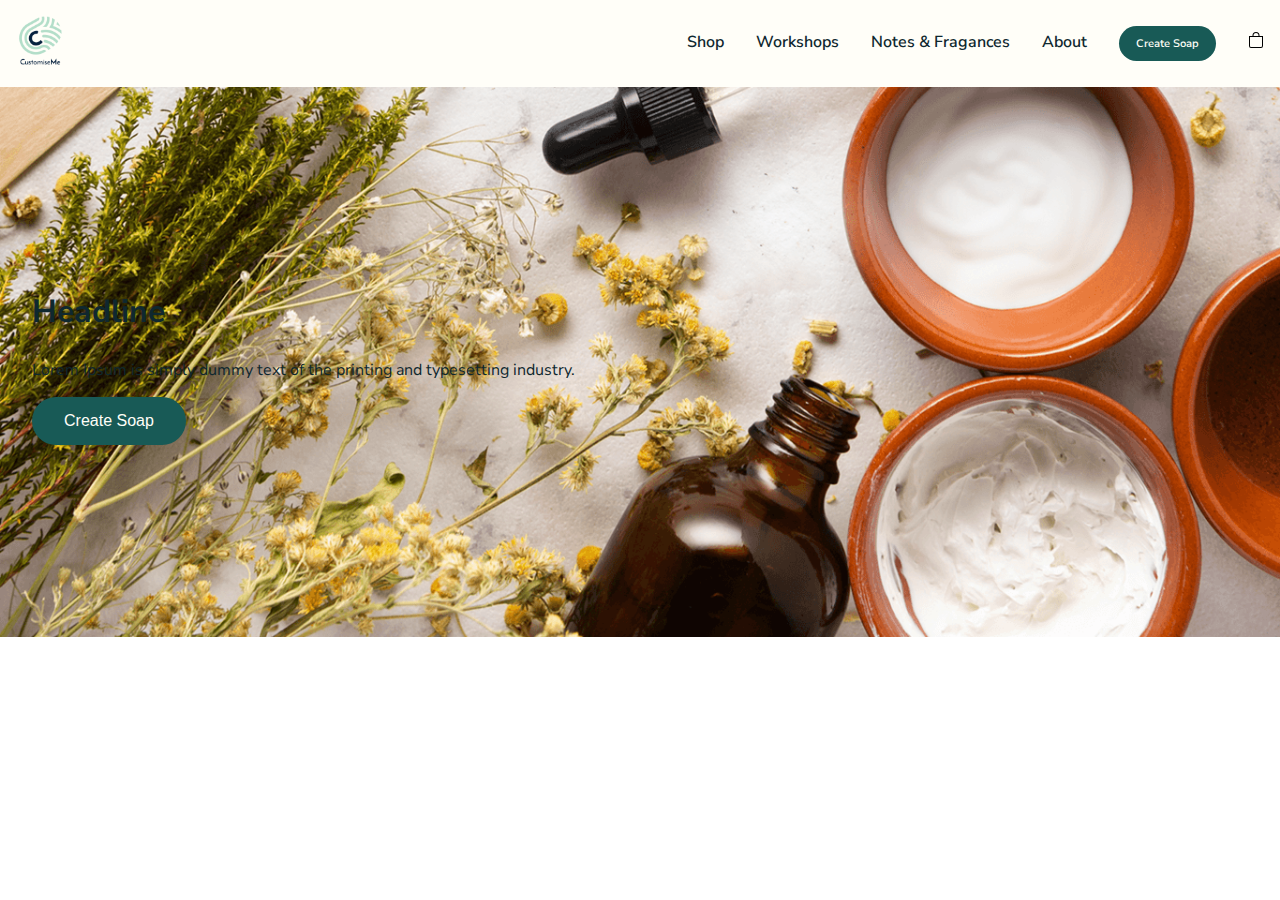
==== index.html @ bb16fd26 "First changes by Jose" ====
<!DOCTYPE html>
<html lang="en">
  <head>
    <meta charset="UTF-8" />
    <meta http-equiv="X-UA-Compatible" content="IE=edge" />
    <meta name="viewport" content="width=device-width, initial-scale=1.0" />
    <title>CustomiseMe</title>
    <link rel="stylesheet" href="style.css" />
  </head>

  <body class="wrapper">
    <header class="main-container-header header_bg_content">
        <nav>
          <div id="logo" class="logo">
            <a href="index.html"><img src="images/logo.png" alt="Logo"/></a>
          </div>

          <div class="icons-nav">

            <div class="buttons-nav">
                <a class="icon" href="create-soap.html">Create Soap</a>
              </div>

            <div class="cart">
              <a class="icon">
                <img src="images/bag.svg" alt="Ivon Menu" />
              </a>
            </div>

            <div class="hamburger">
              <a class="icon" onclick="openmenumobile()">
                <img src="images/bars-solid.svg" alt="Icon Menu" />
              </a>
            </div>
          </div>          

          <ul id="mainmenu">
            <li><a href="shop.html">Shop</a></li>
            <li><a href="workshops.html">Workshops</a></li>
            <li><a href="notes_fragances.html">Notes & Fragances</a></li>
            <li><a href="about.html">About</a></li>
            <li><a href="create-soap.html">Create Soap</a></li>
            <li><a href="cart.html">Cart</a>
            </li>
          </ul>

          <ul id="menu">
            <li><a href="shop.html">Shop</a></li>
            <li><a href="workshops.html">Workshops</a></li>
            <li><a href="notes_fragances.html">Notes & Fragances</a></li>
            <li><a href="about.html">About</a></li>
            <li><a class="icon" href="create-soap.html">Create Soap</a></li>
            <li><a class="icon">
                <img src="images/bag.svg" alt="Icon Menu" /></a></li>
          </ul>
        </nav>

        <div class="w100 hero">
            <div class="hero-text">
                <h1>Headline</h1>
                <p>Lorem Ipsum is simply dummy text of the printing and typesetting industry.</p>
                <button type="button">Create Soap</button>
            </div>

        </div>
      </div>

      <!-- <div id="overlay" class="w100"></div> -->
    </header>

    <main>
      <div class="breadcrumb w100 text-left">
        <ul class="breadcrumb">
          <li>
            <a href="index.html"><strong>Home</strong></a>
          </li>
          <li>|</li>
          <li>
            <a href="create-soap.html"> <strong>Create Soap</strong></a>
          </li>
          <li>|</li>
          <li>Essential Oils</li>
        </ul>
      </div>
    </main>

    <footer></footer>
    <script src="functions.js"></script>
  </body>
</html>
---- style.css ----
@import url("https://fonts.googleapis.com/css2?family=Noto+Serif+Display:ital,wght@0,100;0,200;0,300;0,400;0,500;0,600;0,700;0,800;0,900;1,100;1,200;1,300;1,400;1,600;1,700;1,800;1,900&display=swap");

/*font-family: 'Noto Serif Display', serif;*/

@import url("https://fonts.googleapis.com/css2?family=Nunito+Sans:ital,wght@0,200;0,300;0,400;0,600;0,700;0,800;0,900;1,200;1,300;1,400;1,600;1,700;1,800;1,900&display=swap");

/*font-family: 'Nunito Sans', sans-serif;*/

:root {
  --font-family: "Nunito Sans", sans-serif;
  --black: #0f282f;
  --green: #c8dcc4;
  --middle_green: #7f927b;
  --dark-green: #185a56;
  --beige: #eee5da;
  --brown: #eee5da;
  --white: #fffef8;
  --m: 1rem;
  --ms: 0.5rem;
  --p: 1rem;
  --ps: 0.5rem;
  --mtb: 1rem 0;
  --mlr: 0 1rem;
  --ml: 0 0 0 1rem;
  --mr: 0 1rem 0 0;
  --ptb: 1rem 0;
  --plr: 0 1rem;
  --pl: 0 0 0 1rem;
  --pr: 0 1rem 0 0;
  --border-radius: 10px;
  --border-radius-100: 100px;
  /* --bg-gray-200: background-color: #efefef; */
  --shadow: 0 1px 3px 0 rgba(0, 0, 0, 0.1), 0 1px 2px 0 rgba(0, 0, 0, 0.06);
}

html {
  scroll-behavior: smooth;
}

body {
  margin: 0px;
  color: var(--black);
  hyphens: auto;
  font-size: 16px;
  line-height: 21px;
  font-family: "Nunito Sans", sans-serif;
  word-wrap: break-word;
}

.wrapper {
  /* position: relative; */
  display: grid;
  grid-template-columns: 1fr;
  grid-template-rows: auto auto auto;
  width: 100%;
  justify-items: center;
  justify-content: center;
  grid-auto-flow: row;
}

header {
  /*its container is wrapper */ /*Mobile*/
  grid-column-start: 1;
  grid-column-end: -1;
  grid-row-start: 1;
  grid-row-end: 2;
  position: relative;
  width: 100%;
  height: 240px;
}

nav {
  display: grid;
  grid-template-columns: auto auto;
  grid-template-rows: 1fr;
  grid-auto-flow: column;
  justify-content: first baseline;
  /* align-items: baseline; */
  background-color: var(--white);
}

.icons-nav {
  grid-column: 2 / 3;
  grid-row: 1 / -1;
  display: flex;
  flex-flow: row;
  justify-content: end;
  align-items: center;
}

.hamburger {
  /*Mobile*/
  padding: var(--p);
  width: 16px;
  cursor: pointer;
}

.cart {
  padding: var(--p);
  width: 16px;
  cursor: pointer;
}

#logo {
  padding: var(--p);
  color: var(--black);
}

#logo img {
  width: 3rem;
}

.buttons-nav {
  padding: var(--p);
}

.buttons-nav a:link {
  background-color: var(--dark-green);
  border: none;
  color: var(--white);
  padding: 10px 17px;
  text-align: center;
  text-decoration: none;
  font-size: 11px;
  border-radius: var(--border-radius-100);
}

#menu {
  display: none;
}

#mainmenu {
  /*Mobile*/
  display: none;
  grid-column: 1 / -1;
  grid-row: 2 / 3;
  margin: 0;
  width: 100%;
  flex-flow: column;
  justify-content: center;
  align-content: center;
  text-align: center;
  padding: var(--ptb);
  background-color: var(--dark-green);
  height: auto;
}

#mainmenu ul {
  width: 100%;
}

#mainmenu li {
  text-decoration: none;
  list-style: none;
  padding: var(--ptb);
  border-bottom: 1px solid var(--white);
  border-width: thin;
  width: 100vw;
}

#mainmenu li:last-child {
  border-bottom: 0px;
}

#mainmenu li a:link,
a:visited,
a:active {
  color: var(--white);
  text-decoration: none;
  font-weight: 600;
}

.hero {
  grid-column: 1 / -1;
  grid-row: 2 / 3;
  background-color: var(--middle_green);
  width: 100%;
  height: auto;

  display: flex;
  flex-flow: row;
  background-image: url(images/bg.png);
  background-repeat: no-repeat;
  background-position: bottom;
  background-size: cover;

  justify-content: flex-start;
  align-items: center;
  text-align: left;
}

.hero-text {
  display: flex;
  flex-flow: column;
  width: 50%;
  padding: var(--p);
  margin: var(--m);
  /* height: fit-content; */
  /* justify-content: baseline; */
  align-content: center;
}

button {
  width: fit-content;
  background-color: var(--dark-green);
  border: none;
  color: var(--white);
  padding: 10px 17px;
  text-align: center;
  text-decoration: none;
  /* font-size: 11px; */
  border-radius: var(--border-radius-100);
  cursor: pointer;
}

.w100 {
  width: 100%;
}

/* ------------------ Tablet -----------------------*/

/* Medium devices (landscape tablets, 768px and up) */
@media only screen and (min-width: 768px) {
}

/* ------------------ Desktop -----------------------*/

/* Extra large devices (large laptops and desktops, 1200px and up) */
@media only screen and (min-width: 1200px) {
  .hamburger {
    display: none;
  }

  #mainmenu {
    display: none;
  }

  #menu {
    /*Desktop*/
    display: flex;
    grid-column: 2 / 3;
    grid-row: 1 / -1;
    margin: 0;
    width: 100%;
    flex-flow: row;
    justify-content: end;
    align-content: center;
    text-align: center;
    padding: var(--ptb);
    height: auto;
  }

  #menu li {
    border-bottom: 0px;
    display: inline;
    padding: var(--p);
  }

  #menu li a:link.icon {
    background-color: var(--dark-green); /* Green */
    border: none;
    color: var(--white);
    padding: 10px 17px;
    text-align: center;
    text-decoration: none;
    font-size: 11px;
    border-radius: var(--border-radius-100);
    cursor: pointer;
  }

  #menu li a:link,
  a:visited,
  a:active {
    color: var(--black);
    text-decoration: none;
    font-weight: 600;
    cursor: pointer;
  }

  .icons-nav {
    display: none;
  }

  .hero {
    height: 550px;
  }

  button {
    padding: 15px 32px;
    font-size: 1rem;
  }
}
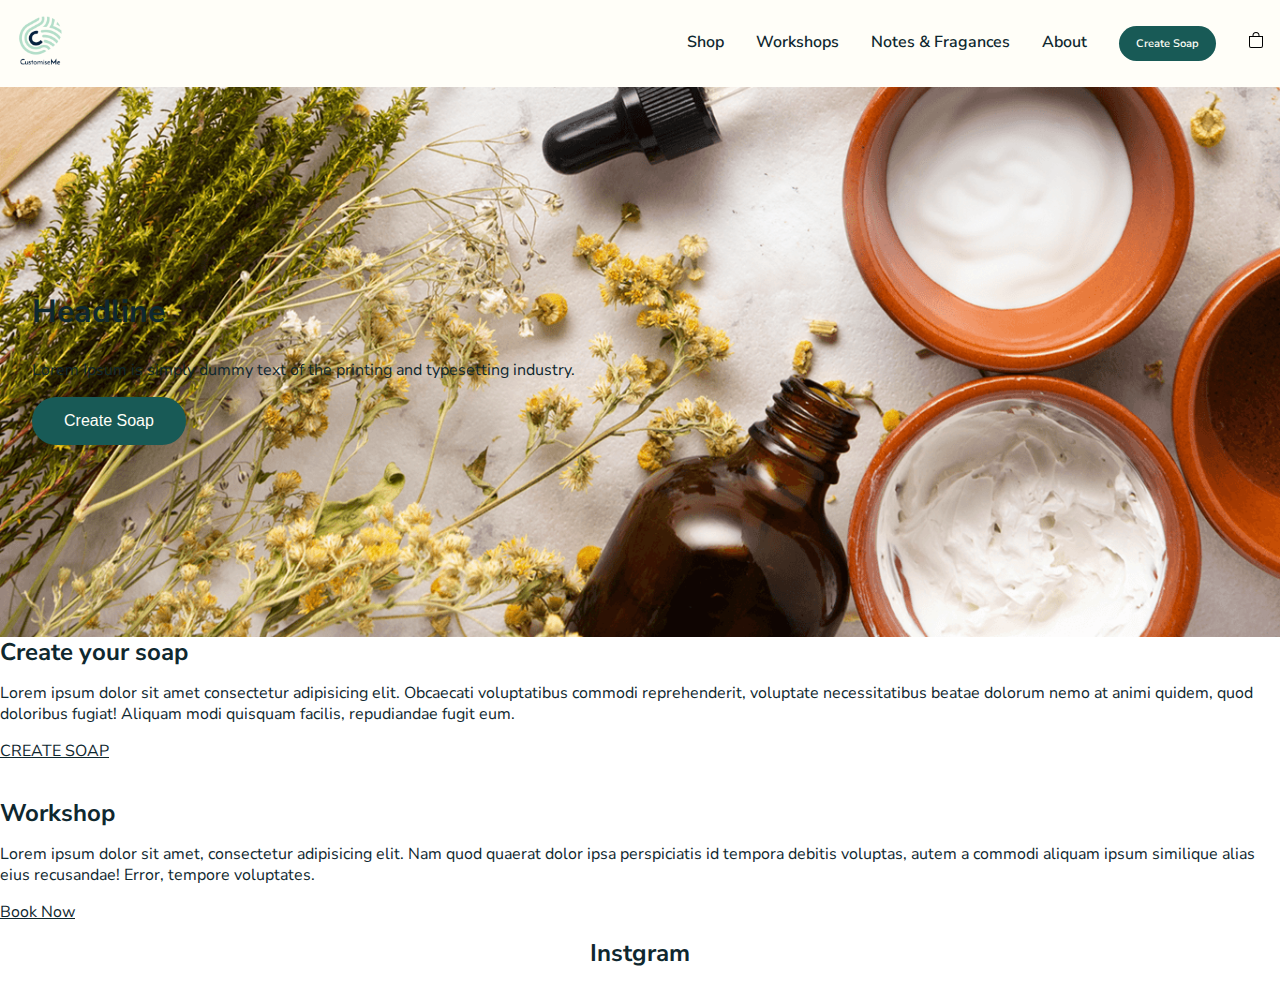
==== commit 67822dea: "add-sections" ====
--- a/index.html
+++ b/index.html
@@ -1,58 +1,61 @@
 <!DOCTYPE html>
 <html lang="en">
-  <head>
+
+<head>
     <meta charset="UTF-8" />
     <meta http-equiv="X-UA-Compatible" content="IE=edge" />
     <meta name="viewport" content="width=device-width, initial-scale=1.0" />
     <title>CustomiseMe</title>
     <link rel="stylesheet" href="style.css" />
-  </head>
+</head>
 
-  <body class="wrapper">
+<body class="wrapper">
     <header class="main-container-header header_bg_content">
         <nav>
-          <div id="logo" class="logo">
-            <a href="index.html"><img src="images/logo.png" alt="Logo"/></a>
-          </div>
-
-          <div class="icons-nav">
-
-            <div class="buttons-nav">
-                <a class="icon" href="create-soap.html">Create Soap</a>
-              </div>
-
-            <div class="cart">
-              <a class="icon">
-                <img src="images/bag.svg" alt="Ivon Menu" />
-              </a>
+            <div id="logo" class="logo">
+                <a href="index.html"><img src="images/logo.png" alt="Logo" /></a>
             </div>
 
-            <div class="hamburger">
-              <a class="icon" onclick="openmenumobile()">
-                <img src="images/bars-solid.svg" alt="Icon Menu" />
-              </a>
+            <div class="icons-nav">
+
+                <div class="buttons-nav">
+                    <a class="icon" href="create-soap.html">Create Soap</a>
+                </div>
+
+                <div class="cart">
+                    <a class="icon">
+                        <img src="images/bag.svg" alt="Ivon Menu" />
+                    </a>
+                </div>
+
+                <div class="hamburger">
+                    <a class="icon" onclick="openmenumobile()">
+                        <img src="images/bars-solid.svg" alt="Icon Menu" />
+                    </a>
+                </div>
             </div>
-          </div>          
 
-          <ul id="mainmenu">
-            <li><a href="shop.html">Shop</a></li>
-            <li><a href="workshops.html">Workshops</a></li>
-            <li><a href="notes_fragances.html">Notes & Fragances</a></li>
-            <li><a href="about.html">About</a></li>
-            <li><a href="create-soap.html">Create Soap</a></li>
-            <li><a href="cart.html">Cart</a>
-            </li>
-          </ul>
+            <ul id="mainmenu">
+                <li><a href="shop.html">Shop</a></li>
+                <li><a href="workshops.html">Workshops</a></li>
+                <li><a href="notes_fragances.html">Notes & Fragances</a></li>
+                <li><a href="about.html">About</a></li>
+                <li><a href="create-soap.html">Create Soap</a></li>
+                <li><a href="cart.html">Cart</a>
+                </li>
+            </ul>
 
-          <ul id="menu">
-            <li><a href="shop.html">Shop</a></li>
-            <li><a href="workshops.html">Workshops</a></li>
-            <li><a href="notes_fragances.html">Notes & Fragances</a></li>
-            <li><a href="about.html">About</a></li>
-            <li><a class="icon" href="create-soap.html">Create Soap</a></li>
-            <li><a class="icon">
-                <img src="images/bag.svg" alt="Icon Menu" /></a></li>
-          </ul>
+            <ul id="menu">
+                <li><a href="shop.html">Shop</a></li>
+                <li><a href="workshops.html">Workshops</a></li>
+                <li><a href="notes_fragances.html">Notes & Fragances</a></li>
+                <li><a href="about.html">About</a></li>
+                <li><a class="icon" href="create-soap.html">Create Soap</a></li>
+                <li>
+                    <a class="icon">
+                        <img src="images/bag.svg" alt="Icon Menu" /></a>
+                </li>
+            </ul>
         </nav>
 
         <div class="w100 hero">
@@ -63,28 +66,75 @@
             </div>
 
         </div>
-      </div>
+        </div>
 
-      <!-- <div id="overlay" class="w100"></div> -->
+        <!-- <div id="overlay" class="w100"></div> -->
     </header>
 
     <main>
-      <div class="breadcrumb w100 text-left">
-        <ul class="breadcrumb">
-          <li>
-            <a href="index.html"><strong>Home</strong></a>
-          </li>
-          <li>|</li>
-          <li>
-            <a href="create-soap.html"> <strong>Create Soap</strong></a>
-          </li>
-          <li>|</li>
-          <li>Essential Oils</li>
-        </ul>
-      </div>
+        <div class="breadcrumb w100 text-left">
+            <ul class="breadcrumb">
+                <li>
+                    <a href="index.html"><strong>Home</strong></a>
+                </li>
+                <li>|</li>
+                <li>
+                    <a href="create-soap.html"> <strong>Create Soap</strong></a>
+                </li>
+                <li>|</li>
+                <li>Essential Oils</li>
+            </ul>
+        </div>
     </main>
+    <section class="products-category">
+        <div>
+            <h2>lorem</h2>
+            <img src="/imgs/soap.png" alt="">
+            <a href="">Go To Shop</a>
+        </div>
+        <div>
+            <h2>lorem</h2>
+            <img src="/imgs/soap.png" alt="">
+            <a href="">Go To Shop</a>
+        </div>
+        <div>
+            <h2>lorem</h2>
+            <img src="imgs/soap.png" alt="">
+            <a href="">Go To Shop</a>
+        </div>
+    </section>
+    <section class="create-soap">
+        <div>
+            <h2>Create your soap</h2>
+            <p>Lorem ipsum dolor sit amet consectetur adipisicing elit. Obcaecati voluptatibus commodi reprehenderit, voluptate necessitatibus beatae dolorum nemo at animi quidem, quod doloribus fugiat! Aliquam modi quisquam facilis, repudiandae fugit eum.
+            </p>
+            <a href="">CREATE SOAP</a>
+        </div>
+        <div>
+            <img src="/imgs/customize-page.png" alt="">
+        </div>
+    </section>
+    <section class="workshop">
+        <div>
+            <h2>Workshop</h2>
+            <p>Lorem ipsum dolor sit amet, consectetur adipisicing elit. Nam quod quaerat dolor ipsa perspiciatis id tempora debitis voluptas, autem a commodi aliquam ipsum similique alias eius recusandae! Error, tempore voluptates.
+            </p>
+            <a href="">Book Now</a>
+        </div>
+    </section>
+    <section class="insta-social">
+        <h2>Instgram</h2>
+        <div>
+            <img src="/imgs/soap.png" alt="">
+            <img src="/imgs/soap.png" alt="">
+            <img src="/imgs/soap.png" alt="">
+            <img src="/imgs/soap.png" alt="">
 
+
+        </div>
+    </section>
     <footer></footer>
     <script src="functions.js"></script>
-  </body>
-</html>
+</body>
+
+</html>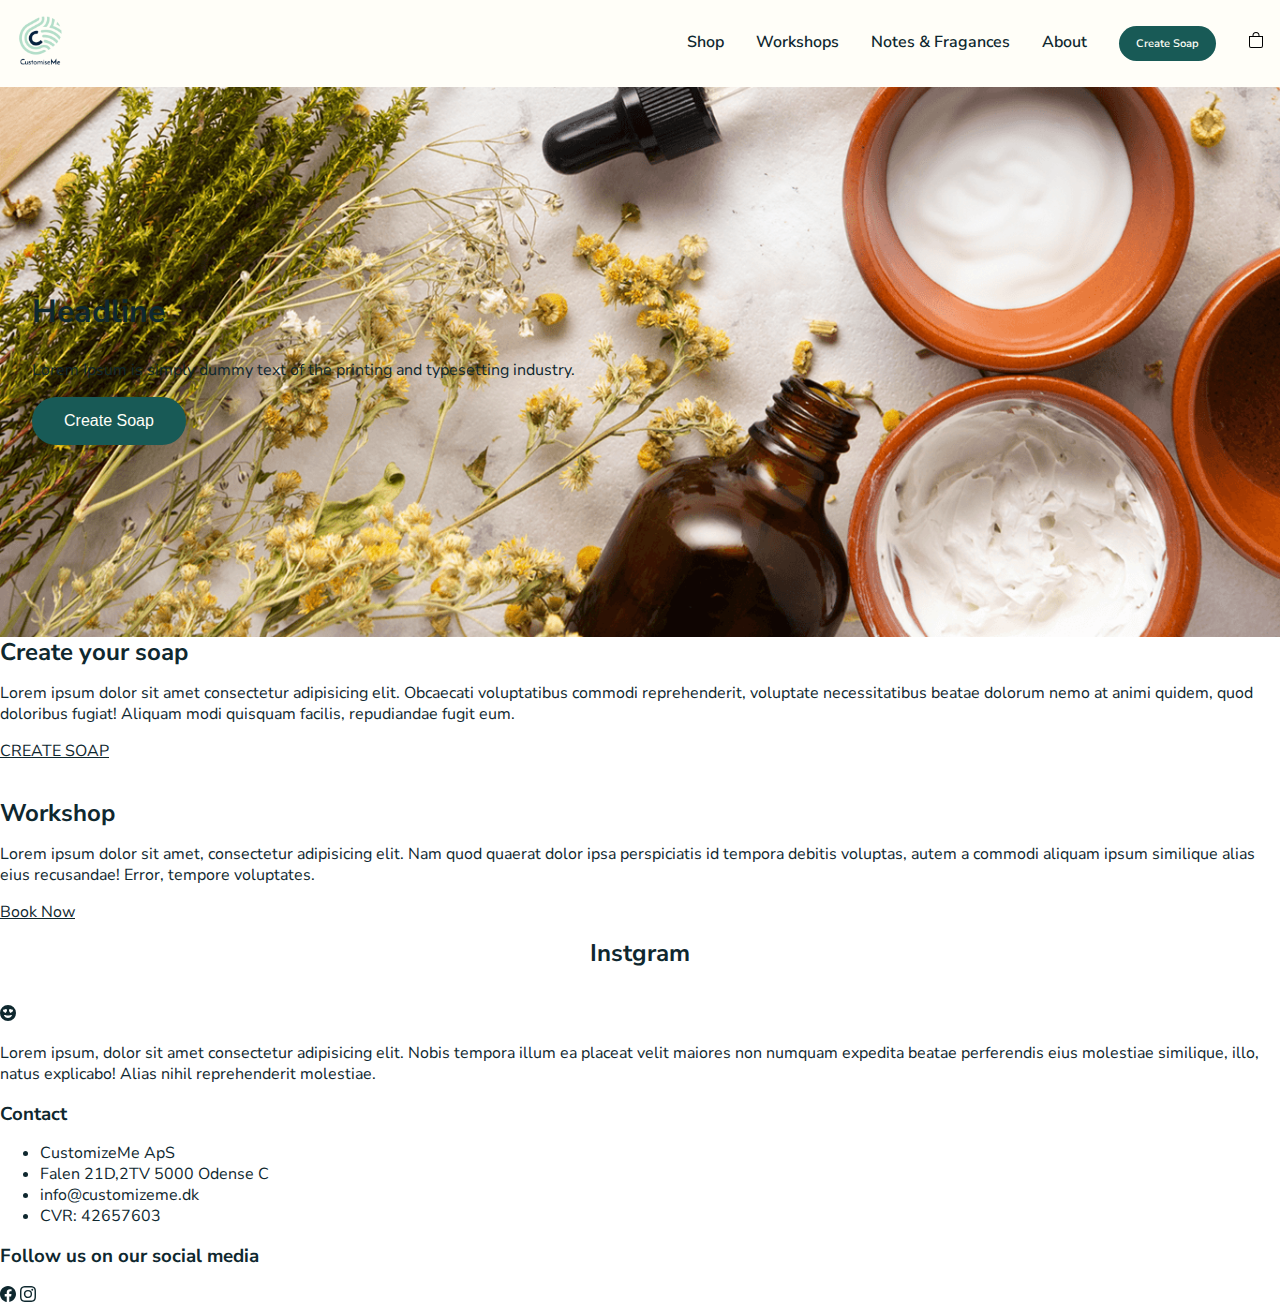
==== commit 2e51b7d0: "add-footer" ====
--- a/index.html
+++ b/index.html
@@ -133,7 +133,38 @@
 
         </div>
     </section>
-    <footer></footer>
+    <footer>
+        <div>
+            <svg xmlns="http://www.w3.org/2000/svg" width="16" height="16" fill="currentColor" class="bi bi-emoji-heart-eyes-fill" viewBox="0 0 16 16">
+        <path
+          d="M8 0a8 8 0 1 0 0 16A8 8 0 0 0 8 0zM4.756 4.566c.763-1.424 4.02-.12.952 3.434-4.496-1.596-2.35-4.298-.952-3.434zm6.559 5.448a.5.5 0 0 1 .548.736A4.498 4.498 0 0 1 7.965 13a4.498 4.498 0 0 1-3.898-2.25.5.5 0 0 1 .548-.736h.005l.017.005.067.015.252.055c.215.046.515.108.857.169.693.124 1.522.242 2.152.242.63 0 1.46-.118 2.152-.242a26.58 26.58 0 0 0 1.109-.224l.067-.015.017-.004.005-.002zm-.07-5.448c1.397-.864 3.543 1.838-.953 3.434-3.067-3.554.19-4.858.952-3.434z" />
+      </svg>
+            <p>Lorem ipsum, dolor sit amet consectetur adipisicing elit. Nobis tempora illum ea placeat velit maiores non numquam expedita beatae perferendis eius molestiae similique, illo, natus explicabo! Alias nihil reprehenderit molestiae.
+            </p>
+        </div>
+        <div>
+            <h3>Contact</h3>
+            <ul>
+                <li>CustomizeMe ApS</li>
+                <li>Falen 21D,2TV 5000 Odense C</li>
+                <li>info@customizeme.dk</li>
+                <li>CVR: 42657603</li>
+            </ul>
+        </div>
+        <div>
+            <h3>Follow us on our social media</h3>
+            <div><svg xmlns="http://www.w3.org/2000/svg" width="16" height="16" fill="currentColor" class="bi bi-facebook" viewBox="0 0 16 16">
+          <path
+            d="M16 8.049c0-4.446-3.582-8.05-8-8.05C3.58 0-.002 3.603-.002 8.05c0 4.017 2.926 7.347 6.75 7.951v-5.625h-2.03V8.05H6.75V6.275c0-2.017 1.195-3.131 3.022-3.131.876 0 1.791.157 1.791.157v1.98h-1.009c-.993 0-1.303.621-1.303 1.258v1.51h2.218l-.354 2.326H9.25V16c3.824-.604 6.75-3.934 6.75-7.951z" />
+        </svg>
+                <svg xmlns="http://www.w3.org/2000/svg" width="16" height="16" fill="currentColor" class="bi bi-instagram" viewBox="0 0 16 16">
+          <path
+            d="M8 0C5.829 0 5.556.01 4.703.048 3.85.088 3.269.222 2.76.42a3.917 3.917 0 0 0-1.417.923A3.927 3.927 0 0 0 .42 2.76C.222 3.268.087 3.85.048 4.7.01 5.555 0 5.827 0 8.001c0 2.172.01 2.444.048 3.297.04.852.174 1.433.372 1.942.205.526.478.972.923 1.417.444.445.89.719 1.416.923.51.198 1.09.333 1.942.372C5.555 15.99 5.827 16 8 16s2.444-.01 3.298-.048c.851-.04 1.434-.174 1.943-.372a3.916 3.916 0 0 0 1.416-.923c.445-.445.718-.891.923-1.417.197-.509.332-1.09.372-1.942C15.99 10.445 16 10.173 16 8s-.01-2.445-.048-3.299c-.04-.851-.175-1.433-.372-1.941a3.926 3.926 0 0 0-.923-1.417A3.911 3.911 0 0 0 13.24.42c-.51-.198-1.092-.333-1.943-.372C10.443.01 10.172 0 7.998 0h.003zm-.717 1.442h.718c2.136 0 2.389.007 3.232.046.78.035 1.204.166 1.486.275.373.145.64.319.92.599.28.28.453.546.598.92.11.281.24.705.275 1.485.039.843.047 1.096.047 3.231s-.008 2.389-.047 3.232c-.035.78-.166 1.203-.275 1.485a2.47 2.47 0 0 1-.599.919c-.28.28-.546.453-.92.598-.28.11-.704.24-1.485.276-.843.038-1.096.047-3.232.047s-2.39-.009-3.233-.047c-.78-.036-1.203-.166-1.485-.276a2.478 2.478 0 0 1-.92-.598 2.48 2.48 0 0 1-.6-.92c-.109-.281-.24-.705-.275-1.485-.038-.843-.046-1.096-.046-3.233 0-2.136.008-2.388.046-3.231.036-.78.166-1.204.276-1.486.145-.373.319-.64.599-.92.28-.28.546-.453.92-.598.282-.11.705-.24 1.485-.276.738-.034 1.024-.044 2.515-.045v.002zm4.988 1.328a.96.96 0 1 0 0 1.92.96.96 0 0 0 0-1.92zm-4.27 1.122a4.109 4.109 0 1 0 0 8.217 4.109 4.109 0 0 0 0-8.217zm0 1.441a2.667 2.667 0 1 1 0 5.334 2.667 2.667 0 0 1 0-5.334z" />
+        </svg>
+            </div>
+        </div>
+        </div>
+    </footer>
     <script src="functions.js"></script>
 </body>
 
--- a/style.css
+++ b/style.css
@@ -7,257 +7,116 @@
 /*font-family: 'Nunito Sans', sans-serif;*/
 
 :root {
-  --font-family: "Nunito Sans", sans-serif;
-  --black: #0f282f;
-  --green: #c8dcc4;
-  --middle_green: #7f927b;
-  --dark-green: #185a56;
-  --beige: #eee5da;
-  --brown: #eee5da;
-  --white: #fffef8;
-  --m: 1rem;
-  --ms: 0.5rem;
-  --p: 1rem;
-  --ps: 0.5rem;
-  --mtb: 1rem 0;
-  --mlr: 0 1rem;
-  --ml: 0 0 0 1rem;
-  --mr: 0 1rem 0 0;
-  --ptb: 1rem 0;
-  --plr: 0 1rem;
-  --pl: 0 0 0 1rem;
-  --pr: 0 1rem 0 0;
-  --border-radius: 10px;
-  --border-radius-100: 100px;
-  /* --bg-gray-200: background-color: #efefef; */
-  --shadow: 0 1px 3px 0 rgba(0, 0, 0, 0.1), 0 1px 2px 0 rgba(0, 0, 0, 0.06);
+    --font-family: "Nunito Sans", sans-serif;
+    --black: #0f282f;
+    --green: #c8dcc4;
+    --middle_green: #7f927b;
+    --dark-green: #185a56;
+    --beige: #eee5da;
+    --brown: #eee5da;
+    --white: #fffef8;
+    --m: 1rem;
+    --ms: 0.5rem;
+    --p: 1rem;
+    --ps: 0.5rem;
+    --mtb: 1rem 0;
+    --mlr: 0 1rem;
+    --ml: 0 0 0 1rem;
+    --mr: 0 1rem 0 0;
+    --ptb: 1rem 0;
+    --plr: 0 1rem;
+    --pl: 0 0 0 1rem;
+    --pr: 0 1rem 0 0;
+    --border-radius: 10px;
+    --border-radius-100: 100px;
+    /* --bg-gray-200: background-color: #efefef; */
+    --shadow: 0 1px 3px 0 rgba(0, 0, 0, 0.1), 0 1px 2px 0 rgba(0, 0, 0, 0.06);
 }
 
 html {
-  scroll-behavior: smooth;
+    scroll-behavior: smooth;
 }
 
 body {
-  margin: 0px;
-  color: var(--black);
-  hyphens: auto;
-  font-size: 16px;
-  line-height: 21px;
-  font-family: "Nunito Sans", sans-serif;
-  word-wrap: break-word;
+    margin: 0px;
+    color: var(--black);
+    hyphens: auto;
+    font-size: 16px;
+    line-height: 21px;
+    font-family: "Nunito Sans", sans-serif;
+    word-wrap: break-word;
 }
 
 .wrapper {
-  /* position: relative; */
-  display: grid;
-  grid-template-columns: 1fr;
-  grid-template-rows: auto auto auto;
-  width: 100%;
-  justify-items: center;
-  justify-content: center;
-  grid-auto-flow: row;
+    /* position: relative; */
+    display: grid;
+    grid-template-columns: 1fr;
+    grid-template-rows: auto auto auto;
+    width: 100%;
+    justify-items: center;
+    justify-content: center;
+    grid-auto-flow: row;
 }
 
 header {
-  /*its container is wrapper */ /*Mobile*/
-  grid-column-start: 1;
-  grid-column-end: -1;
-  grid-row-start: 1;
-  grid-row-end: 2;
-  position: relative;
-  width: 100%;
-  height: 240px;
+    /*its container is wrapper */
+    /*Mobile*/
+    grid-column-start: 1;
+    grid-column-end: -1;
+    grid-row-start: 1;
+    grid-row-end: 2;
+    position: relative;
+    width: 100%;
+    height: 240px;
 }
 
 nav {
-  display: grid;
-  grid-template-columns: auto auto;
-  grid-template-rows: 1fr;
-  grid-auto-flow: column;
-  justify-content: first baseline;
-  /* align-items: baseline; */
-  background-color: var(--white);
+    display: grid;
+    grid-template-columns: auto auto;
+    grid-template-rows: 1fr;
+    grid-auto-flow: column;
+    justify-content: first baseline;
+    /* align-items: baseline; */
+    background-color: var(--white);
 }
 
 .icons-nav {
-  grid-column: 2 / 3;
-  grid-row: 1 / -1;
-  display: flex;
-  flex-flow: row;
-  justify-content: end;
-  align-items: center;
-}
-
-.hamburger {
-  /*Mobile*/
-  padding: var(--p);
-  width: 16px;
-  cursor: pointer;
-}
-
-.cart {
-  padding: var(--p);
-  width: 16px;
-  cursor: pointer;
-}
-
-#logo {
-  padding: var(--p);
-  color: var(--black);
-}
-
-#logo img {
-  width: 3rem;
-}
-
-.buttons-nav {
-  padding: var(--p);
-}
-
-.buttons-nav a:link {
-  background-color: var(--dark-green);
-  border: none;
-  color: var(--white);
-  padding: 10px 17px;
-  text-align: center;
-  text-decoration: none;
-  font-size: 11px;
-  border-radius: var(--border-radius-100);
-}
-
-#menu {
-  display: none;
-}
-
-#mainmenu {
-  /*Mobile*/
-  display: none;
-  grid-column: 1 / -1;
-  grid-row: 2 / 3;
-  margin: 0;
-  width: 100%;
-  flex-flow: column;
-  justify-content: center;
-  align-content: center;
-  text-align: center;
-  padding: var(--ptb);
-  background-color: var(--dark-green);
-  height: auto;
-}
-
-#mainmenu ul {
-  width: 100%;
-}
-
-#mainmenu li {
-  text-decoration: none;
-  list-style: none;
-  padding: var(--ptb);
-  border-bottom: 1px solid var(--white);
-  border-width: thin;
-  width: 100vw;
-}
-
-#mainmenu li:last-child {
-  border-bottom: 0px;
-}
-
-#mainmenu li a:link,
-a:visited,
-a:active {
-  color: var(--white);
-  text-decoration: none;
-  font-weight: 600;
-}
-
-.hero {
-  grid-column: 1 / -1;
-  grid-row: 2 / 3;
-  background-color: var(--middle_green);
-  width: 100%;
-  height: auto;
-
-  display: flex;
-  flex-flow: row;
-  background-image: url(images/bg.png);
-  background-repeat: no-repeat;
-  background-position: bottom;
-  background-size: cover;
-
-  justify-content: flex-start;
-  align-items: center;
-  text-align: left;
-}
-
-.hero-text {
-  display: flex;
-  flex-flow: column;
-  width: 50%;
-  padding: var(--p);
-  margin: var(--m);
-  /* height: fit-content; */
-  /* justify-content: baseline; */
-  align-content: center;
-}
-
-button {
-  width: fit-content;
-  background-color: var(--dark-green);
-  border: none;
-  color: var(--white);
-  padding: 10px 17px;
-  text-align: center;
-  text-decoration: none;
-  /* font-size: 11px; */
-  border-radius: var(--border-radius-100);
-  cursor: pointer;
-}
-
-.w100 {
-  width: 100%;
-}
-
-/* ------------------ Tablet -----------------------*/
-
-/* Medium devices (landscape tablets, 768px and up) */
-@media only screen and (min-width: 768px) {
-}
-
-/* ------------------ Desktop -----------------------*/
-
-/* Extra large devices (large laptops and desktops, 1200px and up) */
-@media only screen and (min-width: 1200px) {
-  .hamburger {
-    display: none;
-  }
-
-  #mainmenu {
-    display: none;
-  }
-
-  #menu {
-    /*Desktop*/
-    display: flex;
     grid-column: 2 / 3;
     grid-row: 1 / -1;
-    margin: 0;
-    width: 100%;
+    display: flex;
     flex-flow: row;
     justify-content: end;
-    align-content: center;
-    text-align: center;
-    padding: var(--ptb);
-    height: auto;
-  }
-
-  #menu li {
-    border-bottom: 0px;
-    display: inline;
-    padding: var(--p);
-  }
-
-  #menu li a:link.icon {
-    background-color: var(--dark-green); /* Green */
+    align-items: center;
+}
+
+.hamburger {
+    /*Mobile*/
+    padding: var(--p);
+    width: 16px;
+    cursor: pointer;
+}
+
+.cart {
+    padding: var(--p);
+    width: 16px;
+    cursor: pointer;
+}
+
+#logo {
+    padding: var(--p);
+    color: var(--black);
+}
+
+#logo img {
+    width: 3rem;
+}
+
+.buttons-nav {
+    padding: var(--p);
+}
+
+.buttons-nav a:link {
+    background-color: var(--dark-green);
     border: none;
     color: var(--white);
     padding: 10px 17px;
@@ -265,28 +124,169 @@
     text-decoration: none;
     font-size: 11px;
     border-radius: var(--border-radius-100);
+}
+
+#menu {
+    display: none;
+}
+
+#mainmenu {
+    /*Mobile*/
+    display: none;
+    grid-column: 1 / -1;
+    grid-row: 2 / 3;
+    margin: 0;
+    width: 100%;
+    flex-flow: column;
+    justify-content: center;
+    align-content: center;
+    text-align: center;
+    padding: var(--ptb);
+    background-color: var(--dark-green);
+    height: auto;
+}
+
+#mainmenu ul {
+    width: 100%;
+}
+
+#mainmenu li {
+    text-decoration: none;
+    list-style: none;
+    padding: var(--ptb);
+    border-bottom: 1px solid var(--white);
+    border-width: thin;
+    width: 100vw;
+}
+
+#mainmenu li:last-child {
+    border-bottom: 0px;
+}
+
+#mainmenu li a:link,
+a:visited,
+a:active {
+    color: var(--white);
+    text-decoration: none;
+    font-weight: 600;
+}
+
+.hero {
+    grid-column: 1 / -1;
+    grid-row: 2 / 3;
+    background-color: var(--middle_green);
+    width: 100%;
+    height: auto;
+    display: flex;
+    flex-flow: row;
+    background-image: url(images/bg.png);
+    background-repeat: no-repeat;
+    background-position: bottom;
+    background-size: cover;
+    justify-content: flex-start;
+    align-items: center;
+    text-align: left;
+}
+
+.hero-text {
+    display: flex;
+    flex-flow: column;
+    width: 50%;
+    padding: var(--p);
+    margin: var(--m);
+    /* height: fit-content; */
+    /* justify-content: baseline; */
+    align-content: center;
+}
+
+button {
+    width: fit-content;
+    background-color: var(--dark-green);
+    border: none;
+    color: var(--white);
+    padding: 10px 17px;
+    text-align: center;
+    text-decoration: none;
+    /* font-size: 11px; */
+    border-radius: var(--border-radius-100);
     cursor: pointer;
-  }
-
-  #menu li a:link,
-  a:visited,
-  a:active {
-    color: var(--black);
-    text-decoration: none;
-    font-weight: 600;
-    cursor: pointer;
-  }
-
-  .icons-nav {
-    display: none;
-  }
-
-  .hero {
-    height: 550px;
-  }
-
-  button {
-    padding: 15px 32px;
-    font-size: 1rem;
-  }
-}
+}
+
+.w100 {
+    width: 100%;
+}
+
+
+/*///ABDULHAN//****/
+
+
+/* ------------------ Tablet -----------------------*/
+
+
+/* Medium devices (landscape tablets, 768px and up) */
+
+@media only screen and (min-width: 768px) {}
+
+
+/* ------------------ Desktop -----------------------*/
+
+
+/* Extra large devices (large laptops and desktops, 1200px and up) */
+
+@media only screen and (min-width: 1200px) {
+    .hamburger {
+        display: none;
+    }
+    #mainmenu {
+        display: none;
+    }
+    #menu {
+        /*Desktop*/
+        display: flex;
+        grid-column: 2 / 3;
+        grid-row: 1 / -1;
+        margin: 0;
+        width: 100%;
+        flex-flow: row;
+        justify-content: end;
+        align-content: center;
+        text-align: center;
+        padding: var(--ptb);
+        height: auto;
+    }
+    #menu li {
+        border-bottom: 0px;
+        display: inline;
+        padding: var(--p);
+    }
+    #menu li a:link.icon {
+        background-color: var(--dark-green);
+        /* Green */
+        border: none;
+        color: var(--white);
+        padding: 10px 17px;
+        text-align: center;
+        text-decoration: none;
+        font-size: 11px;
+        border-radius: var(--border-radius-100);
+        cursor: pointer;
+    }
+    #menu li a:link,
+    a:visited,
+    a:active {
+        color: var(--black);
+        text-decoration: none;
+        font-weight: 600;
+        cursor: pointer;
+    }
+    .icons-nav {
+        display: none;
+    }
+    .hero {
+        height: 550px;
+    }
+    button {
+        padding: 15px 32px;
+        font-size: 1rem;
+    }
+}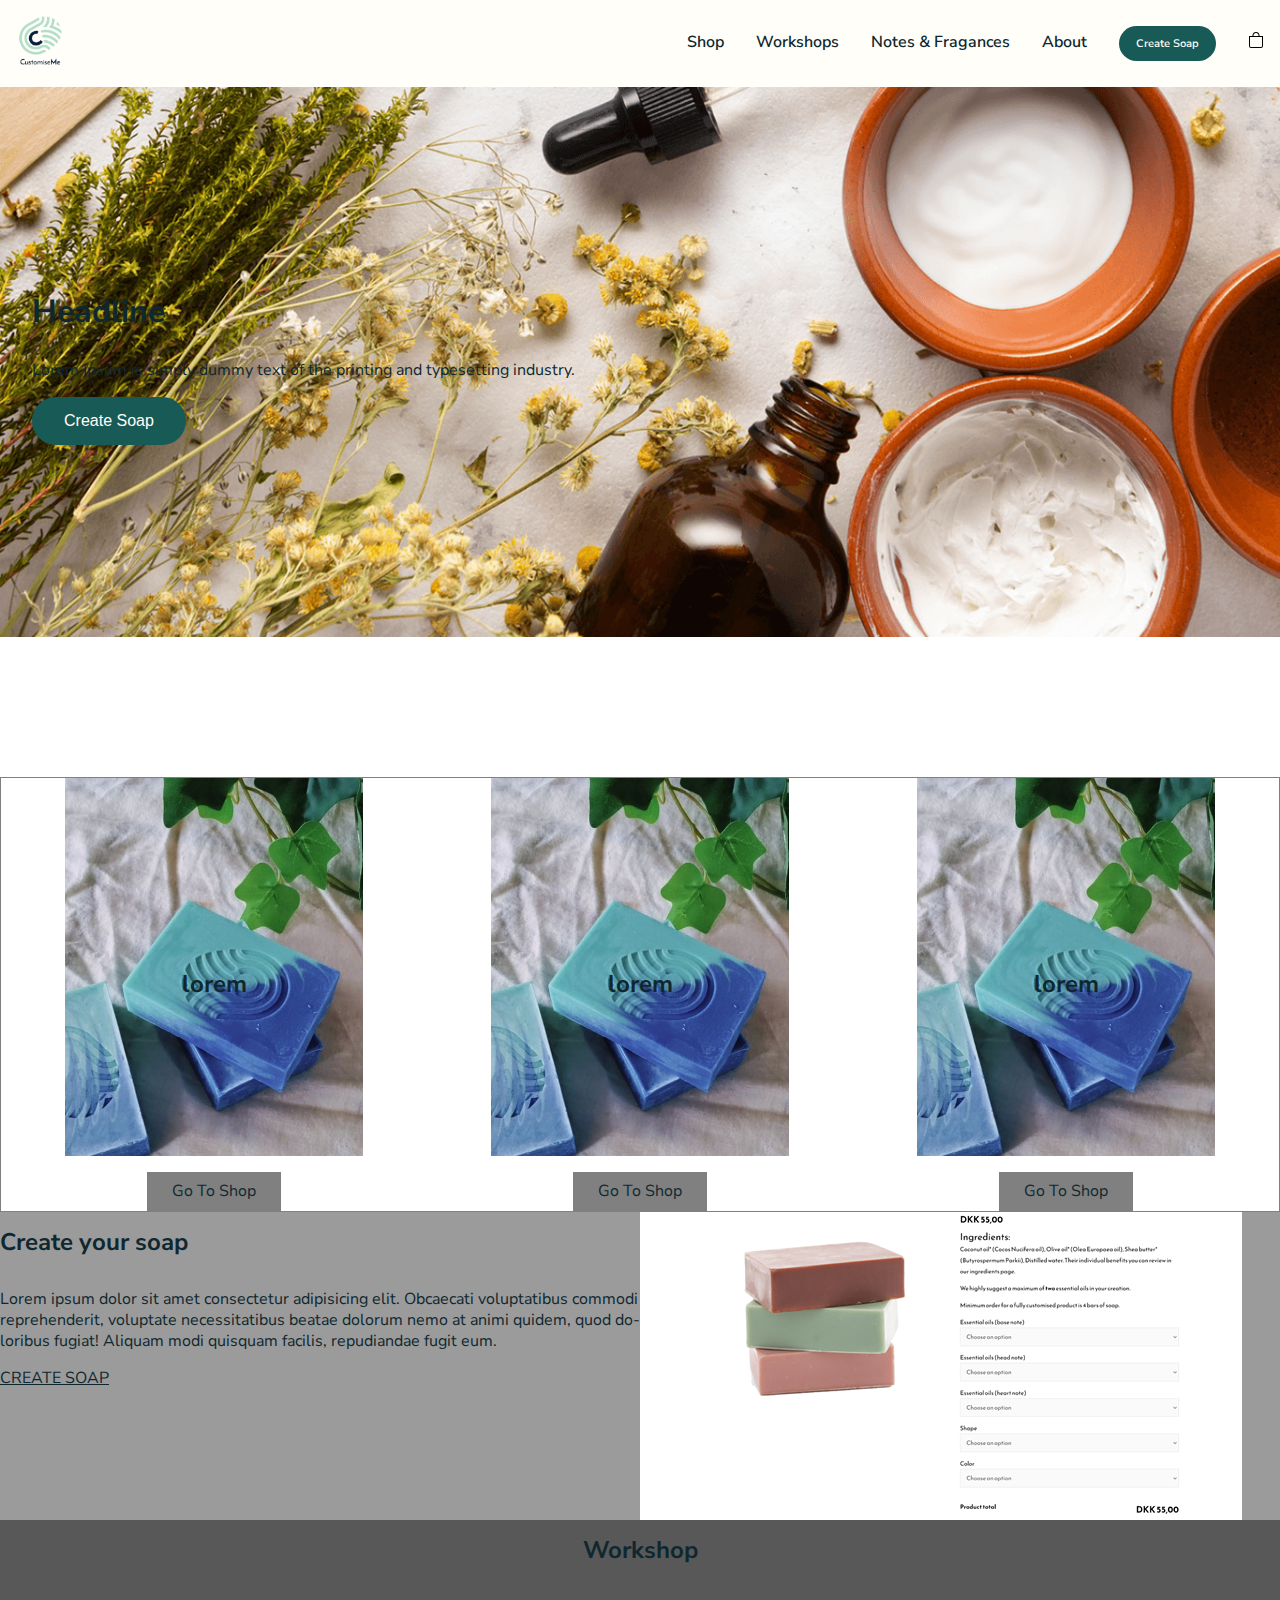
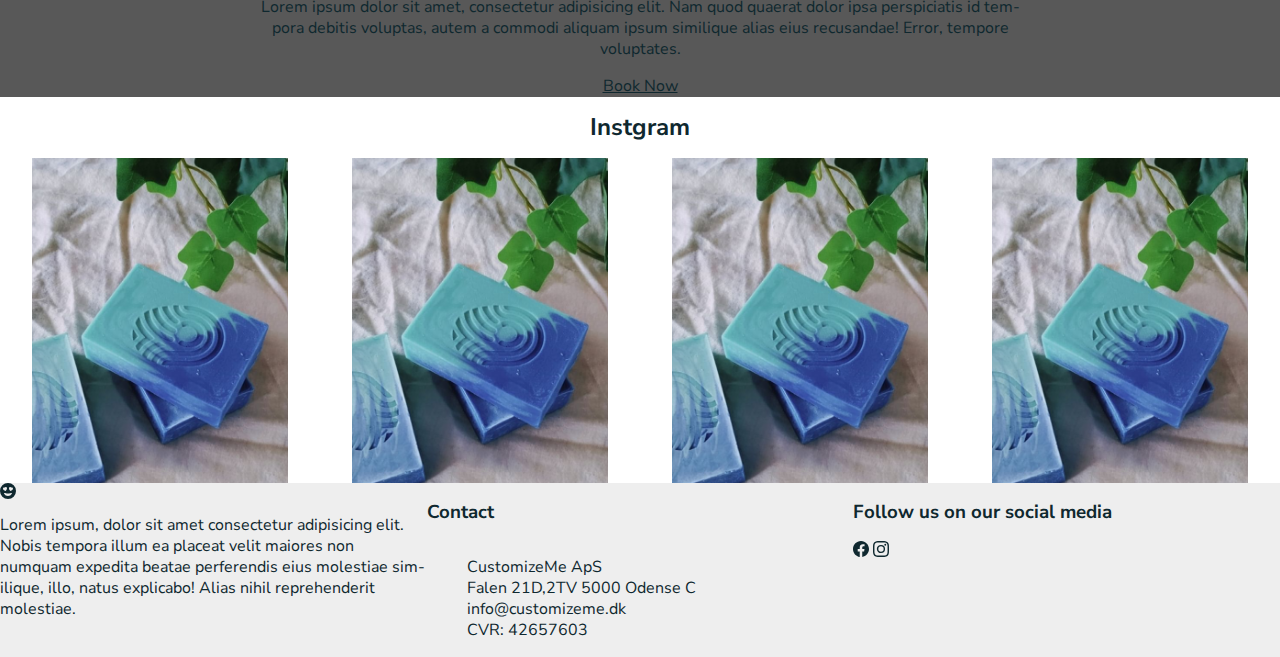
==== commit 6456c9bd: "add css" ====
--- a/index.html
+++ b/index.html
@@ -89,17 +89,17 @@
     <section class="products-category">
         <div>
             <h2>lorem</h2>
-            <img src="/imgs/soap.png" alt="">
+            <img src="/images/soap.png" alt="">
             <a href="">Go To Shop</a>
         </div>
         <div>
             <h2>lorem</h2>
-            <img src="/imgs/soap.png" alt="">
+            <img src="/images/soap.png" alt="">
             <a href="">Go To Shop</a>
         </div>
         <div>
             <h2>lorem</h2>
-            <img src="imgs/soap.png" alt="">
+            <img src="images/soap.png" alt="">
             <a href="">Go To Shop</a>
         </div>
     </section>
@@ -111,7 +111,7 @@
             <a href="">CREATE SOAP</a>
         </div>
         <div>
-            <img src="/imgs/customize-page.png" alt="">
+            <img src="/images/customize-page.png" alt="">
         </div>
     </section>
     <section class="workshop">
@@ -125,10 +125,10 @@
     <section class="insta-social">
         <h2>Instgram</h2>
         <div>
-            <img src="/imgs/soap.png" alt="">
-            <img src="/imgs/soap.png" alt="">
-            <img src="/imgs/soap.png" alt="">
-            <img src="/imgs/soap.png" alt="">
+            <img src="/images/soap.png" alt="">
+            <img src="/images/soap.png" alt="">
+            <img src="/images/soap.png" alt="">
+            <img src="/images/soap.png" alt="">
 
 
         </div>
--- a/style.css
+++ b/style.css
@@ -219,6 +219,133 @@
 
 /*///ABDULHAN//****/
 
+.products-category {
+    margin-top: 25rem;
+    position: relative;
+    display: flex;
+    flex-direction: row;
+    justify-content: center;
+    border: 1px grey solid;
+}
+
+.products-category div {
+    display: flex;
+    flex-direction: column;
+    align-items: center;
+    position: relative;
+}
+
+.products-category h2 {
+    position: absolute;
+    margin-top: auto;
+    bottom: 50%;
+    padding: 0;
+    margin: 0;
+}
+
+.products-category img {
+    max-width: 70%;
+    margin: auto;
+    padding: auto;
+}
+
+.products-category a {
+    border: 1px solid grey;
+    padding: 0.5rem;
+    padding-left: 1.5rem;
+    padding-right: 1.5rem;
+    margin-top: 1rem;
+    background-color: grey;
+    text-decoration: none;
+    color: black;
+    text-align: center;
+}
+
+
+/*/////////////////////////*/
+
+.create-soap {
+    display: grid;
+    grid-template-columns: 1fr 1fr;
+    grid-auto-flow: row;
+    justify-content: center;
+    background-color: rgb(155, 155, 155);
+}
+
+.create-soap :first-child {
+    display: flex;
+    flex-direction: column;
+}
+
+.create-soap :first-child :last-child {
+    width: 20%;
+}
+
+
+/*/ ////////////////////////*/
+
+.workshop {
+    background-color: rgb(88, 88, 88);
+    /*     margin-bottom: 5rem; */
+}
+
+.workshop :only-child {
+    display: flex;
+    flex-direction: column;
+    justify-content: center;
+    align-items: center;
+}
+
+.workshop :only-child p {
+    width: 60%;
+    text-align: center;
+}
+
+
+/*/////////////////////////*/
+
+.insta-social {
+    display: flex;
+    flex-direction: column;
+    flex-wrap: wrap;
+    align-items: center;
+    justify-content: center;
+}
+
+.insta-social :last-child {
+    display: flex;
+}
+
+.insta-social :nth-child(2)>* {
+    max-width: 20%;
+    margin: auto;
+    padding: auto;
+}
+
+
+/*/ //////////////*/
+
+footer {
+    background-color: #eeeeee;
+    display: grid;
+    grid-template-columns: 1fr 1fr 1fr;
+    justify-content: center;
+    width: 100%;
+    /*   padding: 3rem;
+    gap: 5rem; */
+}
+
+footer ul li {
+    list-style-type: none;
+    padding: 0;
+    margin: 0;
+}
+
+footer>* {
+    display: flex;
+    flex-direction: column;
+}
+
 
 /* ------------------ Tablet -----------------------*/
 
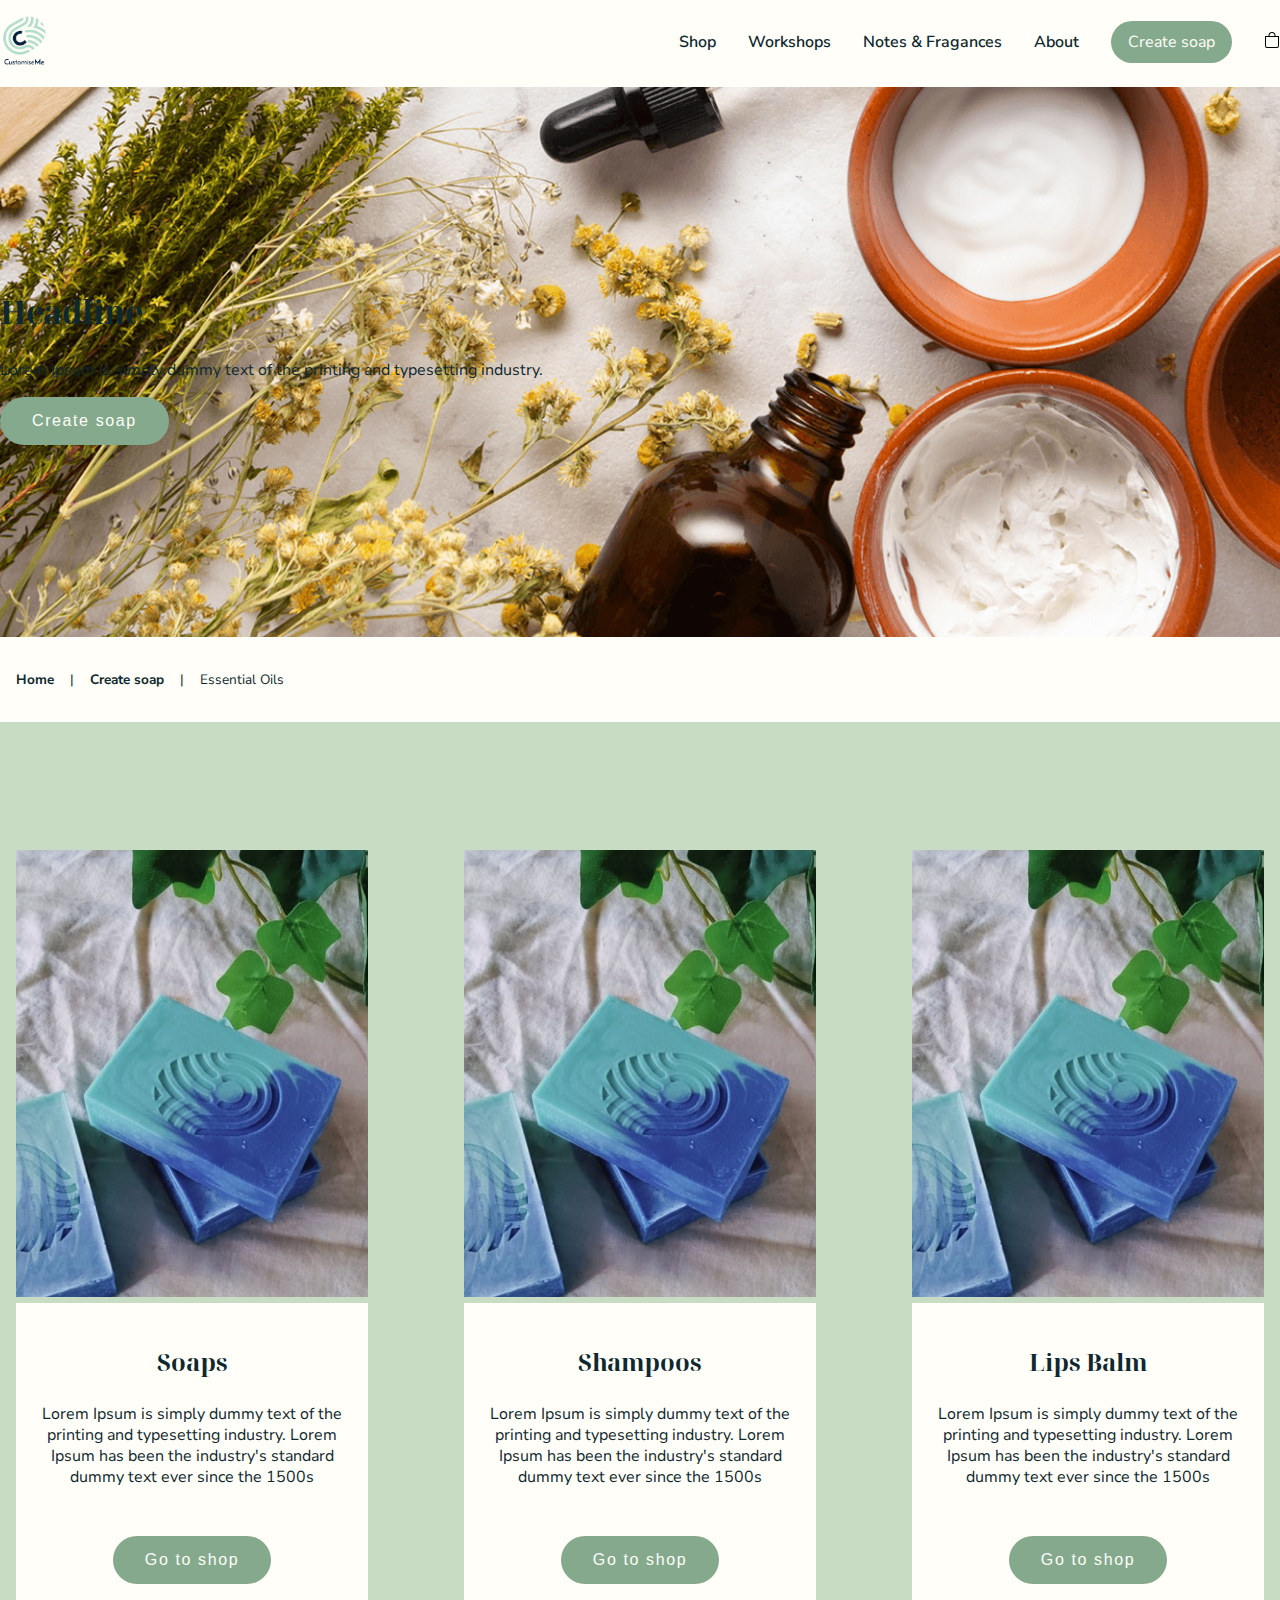
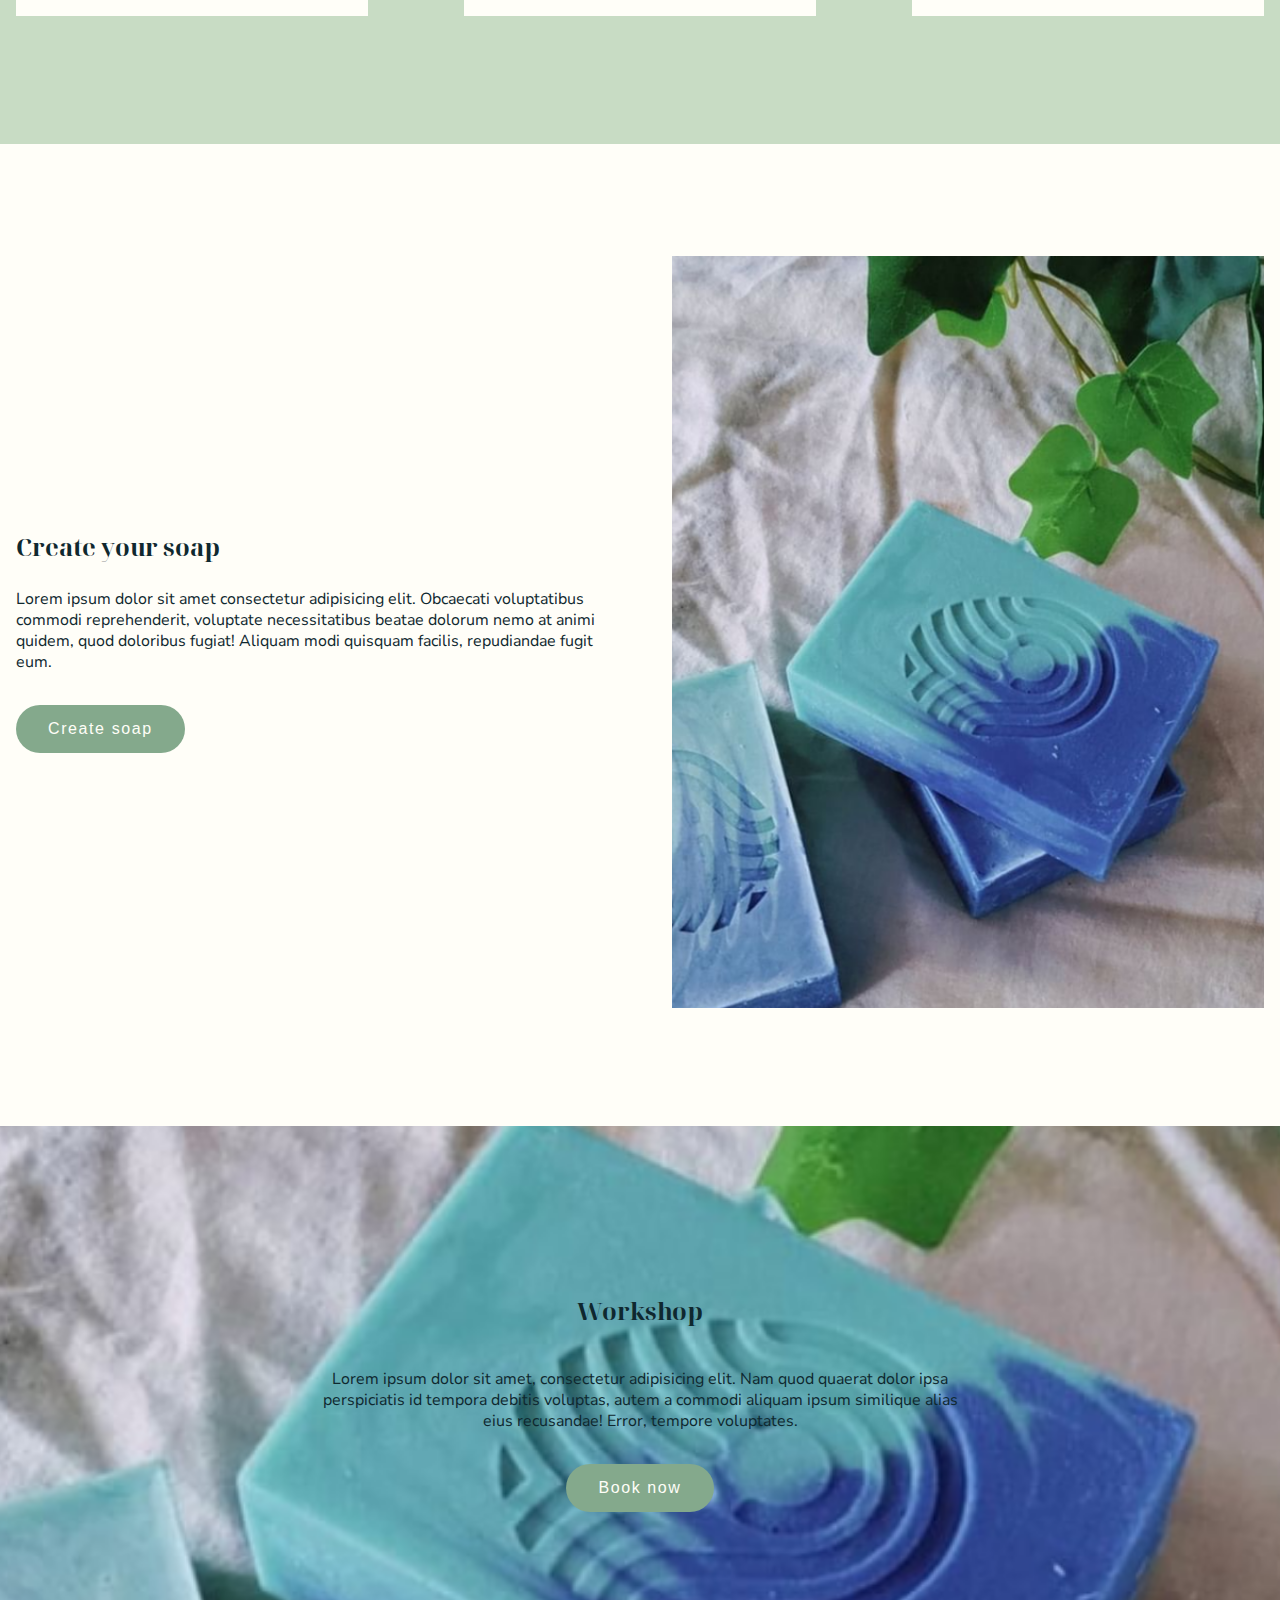
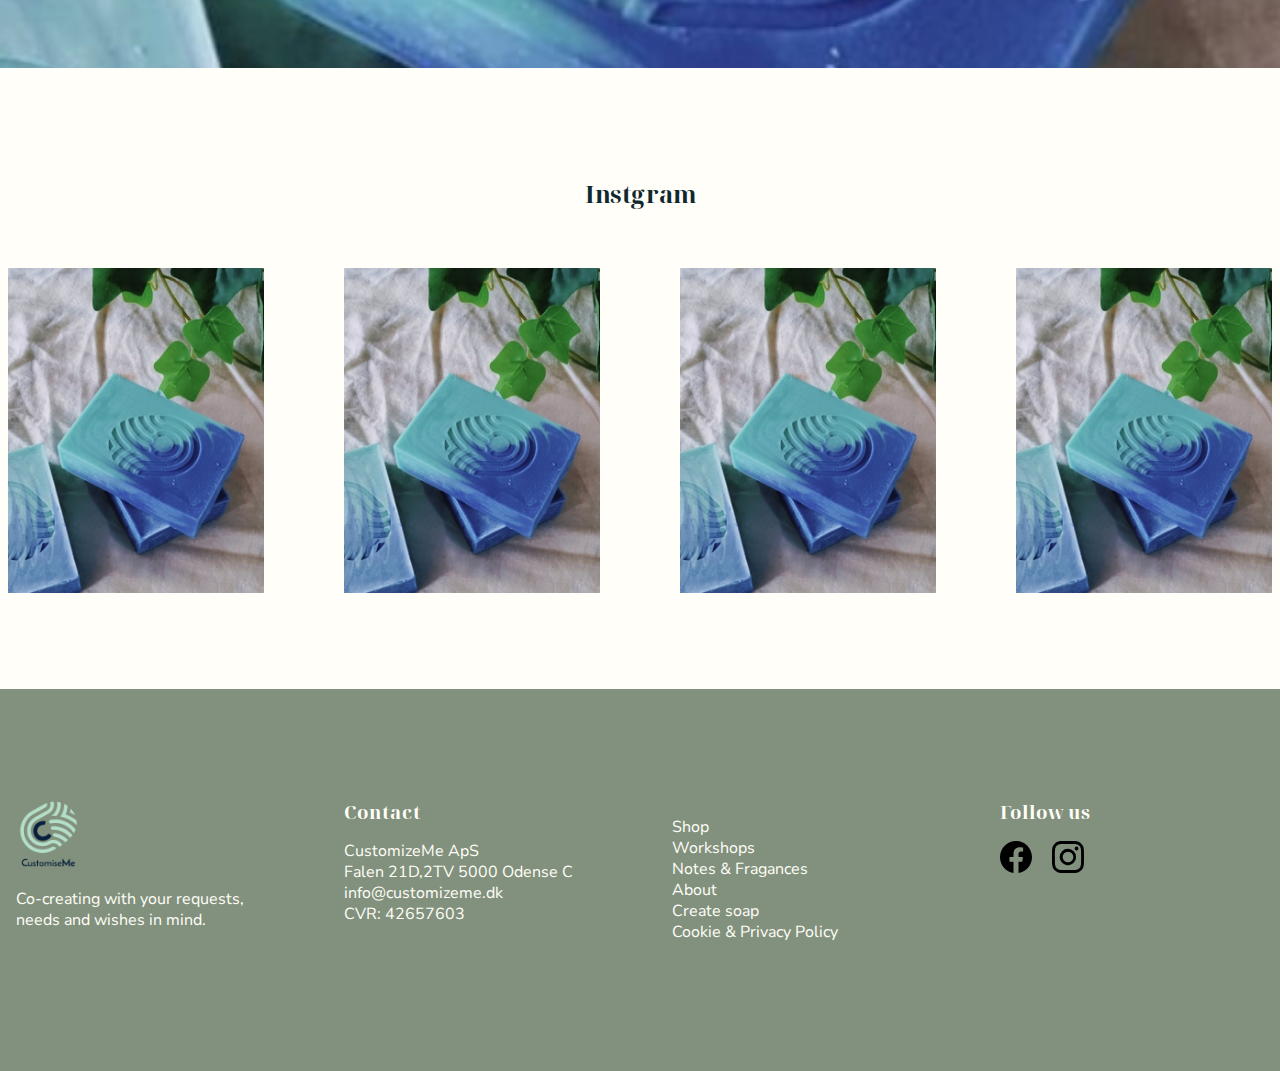
==== commit ea8fe2f4: "create-soap page and css" ====
--- a/index.html
+++ b/index.html
@@ -18,8 +18,8 @@
 
             <div class="icons-nav">
 
-                <div class="buttons-nav">
-                    <a class="icon" href="create-soap.html">Create Soap</a>
+                <div class="button-nav">
+                    <a class="button-nav" href="create-soap.html">Create Soap</a>
                 </div>
 
                 <div class="cart">
@@ -35,34 +35,34 @@
                 </div>
             </div>
 
-            <ul id="mainmenu">
-                <li><a href="shop.html">Shop</a></li>
-                <li><a href="workshops.html">Workshops</a></li>
-                <li><a href="notes_fragances.html">Notes & Fragances</a></li>
-                <li><a href="about.html">About</a></li>
-                <li><a href="create-soap.html">Create Soap</a></li>
-                <li><a href="cart.html">Cart</a>
+            <ul id="mainmenu"><!--Mobile-->
+                <li><a href="shop.html" class="mainmenu">Shop</a></li>
+                <li><a href="workshops.html" class="mainmenu">Workshops</a></li>
+                <li><a href="notes_fragances.html" class="mainmenu">Notes & Fragances</a></li>
+                <li><a href="about.html" class="mainmenu">About</a></li>
+                <li><a href="create-soap.html" class="mainmenu">Create soap</a></li>
+                <li><a href="cart.html" class="mainmenu">Cart</a>
                 </li>
             </ul>
 
-            <ul id="menu">
-                <li><a href="shop.html">Shop</a></li>
-                <li><a href="workshops.html">Workshops</a></li>
-                <li><a href="notes_fragances.html">Notes & Fragances</a></li>
-                <li><a href="about.html">About</a></li>
-                <li><a class="icon" href="create-soap.html">Create Soap</a></li>
+            <ul id="menu"><!--Desktop-->
+                <li><a href="shop.html" class="menu">Shop</a></li>
+                <li><a href="workshops.html" class="menu">Workshops</a></li>
+                <li><a href="notes_fragances.html" class="menu">Notes & Fragances</a></li>
+                <li><a href="about.html" class="menu">About</a></li>
+                <li><a class="button" href="create-soap.html">Create soap</a></li>
                 <li>
-                    <a class="icon">
+                    <a href="cart.html" class="menu">
                         <img src="images/bag.svg" alt="Icon Menu" /></a>
                 </li>
             </ul>
         </nav>
 
         <div class="w100 hero">
-            <div class="hero-text">
+            <div class="container hero-text">
                 <h1>Headline</h1>
                 <p>Lorem Ipsum is simply dummy text of the printing and typesetting industry.</p>
-                <button type="button">Create Soap</button>
+                <button type="button">Create soap</button>
             </div>
 
         </div>
@@ -72,99 +72,148 @@
     </header>
 
     <main>
-        <div class="breadcrumb w100 text-left">
+        <div>
+            <div class="container">
+            <div class="w100">
             <ul class="breadcrumb">
-                <li>
-                    <a href="index.html"><strong>Home</strong></a>
-                </li>
+                <li><a href="index.html" class="b-links"><strong>Home</strong></a></li>
                 <li>|</li>
-                <li>
-                    <a href="create-soap.html"> <strong>Create Soap</strong></a>
-                </li>
+                <li><a href="create-soap.html" class="b-links"> <strong>Create soap</strong></a></li>
                 <li>|</li>
                 <li>Essential Oils</li>
             </ul>
+            </div>
+            </div>
         </div>
+
+        <section id="products">
+            <div class="container">
+                <div class="products">
+                    <div class="product">
+                        <a href="#" class="pro-home">
+                            <img src="/images/soap.png" alt="">
+                            <div class="card">
+                                <h2>Soaps</h2>
+                                <p>Lorem Ipsum is simply dummy text of the printing and typesetting industry. Lorem Ipsum has been the industry's standard dummy text ever since the 1500s</p>
+                                <button type="button">Go to shop</button>
+                            </div>
+                        </a>
+                    </div>
+                    <div class="product">
+                        <a href="#" class="pro-home">
+                            <img src="/images/soap.png" alt="">
+                            <div class="card">
+                                <h2>Shampoos</h2>
+                                <p>Lorem Ipsum is simply dummy text of the printing and typesetting industry. Lorem Ipsum has been the industry's standard dummy text ever since the 1500s</p>
+                                <button type="button">Go to shop</button>
+                            </div>
+                        </a>
+                    </div>
+                    <div class="product">
+                        <a href="#" class="pro-home">
+                            <img src="/images/soap.png" alt="">
+                            <div class="card">
+                                <h2>Lips Balm</h2>
+                                <p>Lorem Ipsum is simply dummy text of the printing and typesetting industry. Lorem Ipsum has been the industry's standard dummy text ever since the 1500s</p>
+                                <button type="button">Go to shop</button>
+                            </div>
+                        </a>
+                    </div>
+                </div>
+            </div> <!--End Conatainer-->
+        </section>
+
+        <section id="create-soap-home">
+            <div class="container">
+                <div class="create-soap-home">
+                    <div class="create-soap-home-text">
+                        <h2>Create your soap</h2>
+                        <p>Lorem ipsum dolor sit amet consectetur adipisicing elit. Obcaecati voluptatibus commodi reprehenderit, voluptate necessitatibus beatae dolorum nemo at animi quidem, quod doloribus fugiat! Aliquam modi quisquam facilis, repudiandae fugit eum.
+                        </p>
+                        <button type="button" href="#">Create soap</button>
+                    </div>
+                    <div class="create-soap-home-img">
+                        <img src="/images/soap.png" alt="">
+                    </div>
+                </div>
+            </div><!--Container ends-->
+        </section>
+
+
+        <section id="workshops">
+            <div class="container">
+                <div class="workshops">
+                    <h2>Workshop</h2>
+                    <p>Lorem ipsum dolor sit amet, consectetur adipisicing elit. Nam quod quaerat dolor ipsa perspiciatis id tempora debitis voluptas, autem a commodi aliquam ipsum similique alias eius recusandae! Error, tempore voluptates.
+                    </p>
+                    <button type="button" href="">Book now</button>
+                </div>
+            </div><!--Container ends-->
+        </section>
+
+
+        <section id="instagram">
+            <div class="container">
+                <div class="insta-social">
+                    <h2>Instgram</h2>
+                    <div class="insta-social-images">
+                        <img src="/images/soap.png" alt="">
+                        <img src="/images/soap.png" alt="">
+                        <img src="/images/soap.png" alt="">
+                        <img src="/images/soap.png" alt="">
+                    </div>
+                </div>
+            </div><!--Container ends-->
+        </section>
+
+
     </main>
-    <section class="products-category">
-        <div>
-            <h2>lorem</h2>
-            <img src="/images/soap.png" alt="">
-            <a href="">Go To Shop</a>
-        </div>
-        <div>
-            <h2>lorem</h2>
-            <img src="/images/soap.png" alt="">
-            <a href="">Go To Shop</a>
-        </div>
-        <div>
-            <h2>lorem</h2>
-            <img src="images/soap.png" alt="">
-            <a href="">Go To Shop</a>
-        </div>
-    </section>
-    <section class="create-soap">
-        <div>
-            <h2>Create your soap</h2>
-            <p>Lorem ipsum dolor sit amet consectetur adipisicing elit. Obcaecati voluptatibus commodi reprehenderit, voluptate necessitatibus beatae dolorum nemo at animi quidem, quod doloribus fugiat! Aliquam modi quisquam facilis, repudiandae fugit eum.
-            </p>
-            <a href="">CREATE SOAP</a>
-        </div>
-        <div>
-            <img src="/images/customize-page.png" alt="">
-        </div>
-    </section>
-    <section class="workshop">
-        <div>
-            <h2>Workshop</h2>
-            <p>Lorem ipsum dolor sit amet, consectetur adipisicing elit. Nam quod quaerat dolor ipsa perspiciatis id tempora debitis voluptas, autem a commodi aliquam ipsum similique alias eius recusandae! Error, tempore voluptates.
-            </p>
-            <a href="">Book Now</a>
-        </div>
-    </section>
-    <section class="insta-social">
-        <h2>Instgram</h2>
-        <div>
-            <img src="/images/soap.png" alt="">
-            <img src="/images/soap.png" alt="">
-            <img src="/images/soap.png" alt="">
-            <img src="/images/soap.png" alt="">
-
-
-        </div>
-    </section>
+    
     <footer>
-        <div>
-            <svg xmlns="http://www.w3.org/2000/svg" width="16" height="16" fill="currentColor" class="bi bi-emoji-heart-eyes-fill" viewBox="0 0 16 16">
-        <path
-          d="M8 0a8 8 0 1 0 0 16A8 8 0 0 0 8 0zM4.756 4.566c.763-1.424 4.02-.12.952 3.434-4.496-1.596-2.35-4.298-.952-3.434zm6.559 5.448a.5.5 0 0 1 .548.736A4.498 4.498 0 0 1 7.965 13a4.498 4.498 0 0 1-3.898-2.25.5.5 0 0 1 .548-.736h.005l.017.005.067.015.252.055c.215.046.515.108.857.169.693.124 1.522.242 2.152.242.63 0 1.46-.118 2.152-.242a26.58 26.58 0 0 0 1.109-.224l.067-.015.017-.004.005-.002zm-.07-5.448c1.397-.864 3.543 1.838-.953 3.434-3.067-3.554.19-4.858.952-3.434z" />
-      </svg>
-            <p>Lorem ipsum, dolor sit amet consectetur adipisicing elit. Nobis tempora illum ea placeat velit maiores non numquam expedita beatae perferendis eius molestiae similique, illo, natus explicabo! Alias nihil reprehenderit molestiae.
-            </p>
-        </div>
-        <div>
-            <h3>Contact</h3>
-            <ul>
-                <li>CustomizeMe ApS</li>
-                <li>Falen 21D,2TV 5000 Odense C</li>
-                <li>info@customizeme.dk</li>
-                <li>CVR: 42657603</li>
-            </ul>
-        </div>
-        <div>
-            <h3>Follow us on our social media</h3>
-            <div><svg xmlns="http://www.w3.org/2000/svg" width="16" height="16" fill="currentColor" class="bi bi-facebook" viewBox="0 0 16 16">
-          <path
-            d="M16 8.049c0-4.446-3.582-8.05-8-8.05C3.58 0-.002 3.603-.002 8.05c0 4.017 2.926 7.347 6.75 7.951v-5.625h-2.03V8.05H6.75V6.275c0-2.017 1.195-3.131 3.022-3.131.876 0 1.791.157 1.791.157v1.98h-1.009c-.993 0-1.303.621-1.303 1.258v1.51h2.218l-.354 2.326H9.25V16c3.824-.604 6.75-3.934 6.75-7.951z" />
-        </svg>
-                <svg xmlns="http://www.w3.org/2000/svg" width="16" height="16" fill="currentColor" class="bi bi-instagram" viewBox="0 0 16 16">
-          <path
-            d="M8 0C5.829 0 5.556.01 4.703.048 3.85.088 3.269.222 2.76.42a3.917 3.917 0 0 0-1.417.923A3.927 3.927 0 0 0 .42 2.76C.222 3.268.087 3.85.048 4.7.01 5.555 0 5.827 0 8.001c0 2.172.01 2.444.048 3.297.04.852.174 1.433.372 1.942.205.526.478.972.923 1.417.444.445.89.719 1.416.923.51.198 1.09.333 1.942.372C5.555 15.99 5.827 16 8 16s2.444-.01 3.298-.048c.851-.04 1.434-.174 1.943-.372a3.916 3.916 0 0 0 1.416-.923c.445-.445.718-.891.923-1.417.197-.509.332-1.09.372-1.942C15.99 10.445 16 10.173 16 8s-.01-2.445-.048-3.299c-.04-.851-.175-1.433-.372-1.941a3.926 3.926 0 0 0-.923-1.417A3.911 3.911 0 0 0 13.24.42c-.51-.198-1.092-.333-1.943-.372C10.443.01 10.172 0 7.998 0h.003zm-.717 1.442h.718c2.136 0 2.389.007 3.232.046.78.035 1.204.166 1.486.275.373.145.64.319.92.599.28.28.453.546.598.92.11.281.24.705.275 1.485.039.843.047 1.096.047 3.231s-.008 2.389-.047 3.232c-.035.78-.166 1.203-.275 1.485a2.47 2.47 0 0 1-.599.919c-.28.28-.546.453-.92.598-.28.11-.704.24-1.485.276-.843.038-1.096.047-3.232.047s-2.39-.009-3.233-.047c-.78-.036-1.203-.166-1.485-.276a2.478 2.478 0 0 1-.92-.598 2.48 2.48 0 0 1-.6-.92c-.109-.281-.24-.705-.275-1.485-.038-.843-.046-1.096-.046-3.233 0-2.136.008-2.388.046-3.231.036-.78.166-1.204.276-1.486.145-.373.319-.64.599-.92.28-.28.546-.453.92-.598.282-.11.705-.24 1.485-.276.738-.034 1.024-.044 2.515-.045v.002zm4.988 1.328a.96.96 0 1 0 0 1.92.96.96 0 0 0 0-1.92zm-4.27 1.122a4.109 4.109 0 1 0 0 8.217 4.109 4.109 0 0 0 0-8.217zm0 1.441a2.667 2.667 0 1 1 0 5.334 2.667 2.667 0 0 1 0-5.334z" />
-        </svg>
-            </div>
-        </div>
-        </div>
-    </footer>
+        <div class="container">
+            <div class="footer">
+
+                
+                <div class="logo">
+                    <!-- <h3>Logo</h3> -->
+                    <img src="images/logo.png" alt="Logo">
+                    <p>Co-creating with your requests, needs and wishes in mind.</p>
+                </div>
+
+
+                <div class="contact">
+                    <h3>Contact</h3>
+                    <ul>
+                        <li>CustomizeMe ApS</li>
+                        <li>Falen 21D,2TV 5000 Odense C</li>
+                        <li>info@customizeme.dk</li>
+                        <li>CVR: 42657603</li>
+                    </ul>
+                </div>
+
+                <ul class="footer-menu"><!--Mobile-->
+                    <li><a href="shop.html" class="footer-menu">Shop</a></li>
+                    <li><a href="workshops.html" class="footer-menu">Workshops</a></li>
+                    <li><a href="notes_fragances.html" class="footer-menu">Notes & Fragances</a></li>
+                    <li><a href="about.html" class="footer-menu">About</a></li>
+                    <li><a href="create-soap.html" class="footer-menu">Create soap</a></li>
+                    <li><a href="cookies-privacy-policy.html" class="footer-menu">Cookie & Privacy Policy</a>
+                    </li>
+                </ul>
+
+
+                <div class="social">
+                    <h3>Follow us</h3>
+                <div>
+                    <img src="images/facebook.svg" alt="">
+                    <img src="images/instagram.svg" alt="">
+                </div>
+                </div>
+        
+        </div><!-- ".footer" ends-->
+    </div> <!--Container ends-->
+    
+</footer>
     <script src="functions.js"></script>
 </body>
 
--- a/style.css
+++ b/style.css
@@ -7,413 +7,920 @@
 /*font-family: 'Nunito Sans', sans-serif;*/
 
 :root {
-    --font-family: "Nunito Sans", sans-serif;
-    --black: #0f282f;
-    --green: #c8dcc4;
-    --middle_green: #7f927b;
-    --dark-green: #185a56;
-    --beige: #eee5da;
-    --brown: #eee5da;
-    --white: #fffef8;
-    --m: 1rem;
-    --ms: 0.5rem;
-    --p: 1rem;
-    --ps: 0.5rem;
-    --mtb: 1rem 0;
-    --mlr: 0 1rem;
-    --ml: 0 0 0 1rem;
-    --mr: 0 1rem 0 0;
-    --ptb: 1rem 0;
-    --plr: 0 1rem;
-    --pl: 0 0 0 1rem;
-    --pr: 0 1rem 0 0;
-    --border-radius: 10px;
-    --border-radius-100: 100px;
-    /* --bg-gray-200: background-color: #efefef; */
-    --shadow: 0 1px 3px 0 rgba(0, 0, 0, 0.1), 0 1px 2px 0 rgba(0, 0, 0, 0.06);
-}
-
-html {
-    scroll-behavior: smooth;
+  --font-h: "Noto Serif Display", serif;
+  --font-t: "Nunito Sans", sans-serif;
+  --font-sm: 0.85rem;
+  --black: #0f282f;
+  --green: #c8dcc4;
+  --middle_green: #cbdac5;
+  --dark-green: #84a98c;
+  --beige: #eee5da;
+  --olive: #82917d;
+  --brown: #eee5da;
+  --white: #fffef8;
+  --m: 1rem;
+  --ms: 0.5rem;
+  --p: 1rem;
+  --ps: 0.5rem;
+  --mtb: 1rem 0;
+  --mtb-large: 2rem 0;
+  --mlr: 0 1rem;
+  --ml: 0 0 0 1rem;
+  --mr: 0 1rem 0 0;
+  --mb: 0 0 1rem 0;
+  --mt: 1rem 0 0 0;
+  --ptb: 1rem 0;
+  --ptb-xxl: 6rem 0;
+  --plr: 0 1rem;
+  --pl: 0 0 0 1rem;
+  --pr: 0 1rem 0 0;
+  --border-radius: 10px;
+  --border-radius-100: 100px;
+  /* --bg-gray-200: background-color: #efefef; */
+  --shadow: 0 1px 3px 0 rgba(0, 0, 0, 0.1), 0 1px 2px 0 rgba(0, 0, 0, 0.06);
+}
+
+h1,
+h2,
+h3 {
+  font-family: var(--font-h);
+}
+
+p {
+  font-family: var(--font-t);
 }
 
 body {
-    margin: 0px;
-    color: var(--black);
-    hyphens: auto;
-    font-size: 16px;
-    line-height: 21px;
-    font-family: "Nunito Sans", sans-serif;
-    word-wrap: break-word;
+  margin: 0px;
+  color: var(--black);
+  hyphens: auto;
+  font-size: 16px;
+  line-height: 21px;
+  font-family: "Nunito Sans", sans-serif;
+  word-wrap: break-word;
+  background-color: var(--white);
 }
 
 .wrapper {
-    /* position: relative; */
-    display: grid;
-    grid-template-columns: 1fr;
-    grid-template-rows: auto auto auto;
-    width: 100%;
-    justify-items: center;
-    justify-content: center;
-    grid-auto-flow: row;
+  /* position: relative; */
+  display: grid;
+  grid-template-columns: 1fr;
+  grid-template-rows: auto auto auto;
+  width: 100%;
+  height: 100vh;
+  justify-items: center;
+  justify-content: center;
+  grid-auto-flow: row;
 }
 
 header {
-    /*its container is wrapper */
-    /*Mobile*/
-    grid-column-start: 1;
-    grid-column-end: -1;
-    grid-row-start: 1;
-    grid-row-end: 2;
-    position: relative;
-    width: 100%;
-    height: 240px;
+  /*its container is wrapper */
+  /*Mobile*/
+  grid-column-start: 1;
+  grid-column-end: -1;
+  grid-row-start: 1;
+  grid-row-end: 2;
+  /* position: relative; */
+  width: 100%;
+  height: auto;
 }
 
 nav {
-    display: grid;
-    grid-template-columns: auto auto;
-    grid-template-rows: 1fr;
-    grid-auto-flow: column;
-    justify-content: first baseline;
-    /* align-items: baseline; */
-    background-color: var(--white);
+  display: grid;
+  grid-template-columns: auto auto;
+  grid-template-rows: 1fr;
+  grid-auto-flow: column;
+  justify-content: first baseline;
+  /* align-items: baseline; */
+  background-color: var(--white);
 }
 
 .icons-nav {
+  grid-column: 2 / 3;
+  grid-row: 1 / -1;
+  display: flex;
+  flex-flow: row;
+  justify-content: end;
+  align-items: center;
+}
+
+.hamburger {
+  /*Mobile*/
+  padding: var(--p);
+  width: 16px;
+  cursor: pointer;
+}
+
+.cart {
+  padding: var(--p);
+  width: 16px;
+  cursor: pointer;
+}
+
+#logo {
+  padding: var(--p);
+  color: var(--black);
+}
+
+#logo img {
+  width: 3rem;
+}
+
+.button-nav {
+  border: none;
+  background-color: var(--dark-green);
+  padding: var(--p);
+  padding: 10px 17px;
+  text-align: center;
+  text-decoration: none;
+  font-size: var(--font-sm);
+  border-radius: var(--border-radius-100);
+}
+
+a.button-nav:link,
+a.button-nav:visited {
+  color: var(--white);
+}
+
+#menu {
+  display: none;
+}
+
+#mainmenu {
+  /*Mobile*/
+  display: none;
+  grid-column: 1 / -1;
+  grid-row: 2 / 3;
+  margin: 0;
+  width: 100%;
+  flex-flow: column;
+  justify-content: center;
+  align-content: center;
+  text-align: center;
+  padding: var(--ptb);
+  background-color: var(--dark-green);
+  height: auto;
+}
+
+#mainmenu ul {
+  width: 100%;
+}
+
+#mainmenu li {
+  text-decoration: none;
+  list-style: none;
+  padding: var(--ptb);
+  border-bottom: 1px solid var(--white);
+  border-width: thin;
+  width: 100vw;
+}
+
+#mainmenu li:last-child {
+  border-bottom: 0px;
+}
+
+#mainmenu li a.mainmenu:link,
+a.mainmenu:visited,
+a.mainmenu:active {
+  color: var(--white);
+  text-decoration: none;
+  font-weight: 600;
+}
+
+.hero {
+  grid-column: 1 / -1;
+  grid-row: 2 / 3;
+  background-color: var(--middle_green);
+  width: 100%;
+  height: auto;
+  display: flex;
+  flex-flow: row;
+  background-image: url(images/bg.png);
+  background-repeat: no-repeat;
+  background-position: bottom;
+  background-size: cover;
+  justify-content: flex-start;
+  align-items: center;
+  text-align: left;
+}
+
+.hero-text {
+  display: flex;
+  flex-flow: column;
+  width: 50%;
+  padding: var(--p);
+  margin: var(--m);
+  /* height: fit-content; */
+  /* justify-content: baseline; */
+  align-content: center;
+}
+
+button {
+  width: fit-content;
+  background-color: var(--dark-green);
+  border: none;
+  color: var(--white);
+  padding: 10px 17px;
+  text-align: center;
+  text-decoration: none;
+  /* text-transform: uppercase; */
+  letter-spacing: 0.1rem;
+  border-radius: var(--border-radius-100);
+  cursor: pointer;
+}
+
+.product button {
+  padding: 15px 32px;
+  margin: var(--mtb);
+}
+
+main {
+  grid-column: 1 / -1;
+  grid-row: 2 / 3;
+  width: 100%;
+  /* padding: var(--p); */
+  /* margin: var(--m); */
+}
+
+.container {
+  width: 100%;
+  max-width: 100%;
+  display: flex;
+  justify-content: center;
+  margin: 0 auto;
+}
+
+.breadcrumb {
+  display: flex;
+  flex-flow: row;
+  list-style: none;
+  justify-content: center;
+  align-items: center;
+  padding: var(--plr);
+  margin: var(--mtb-large);
+}
+
+.breadcrumb li {
+  list-style: none;
+  margin: var(--mr);
+}
+
+.breadcrumb li,
+a.b-links:link,
+a.b-links:visited,
+a.b-links:hover,
+a.b-links:active {
+  text-decoration: none;
+  font-size: var(--font-sm);
+  color: var(--black);
+}
+
+section {
+  padding: var(--ptb-xxl);
+}
+
+section h2 {
+  margin-bottom: 2rem;
+}
+
+section p {
+  margin-bottom: 2rem;
+}
+
+/**********************************/
+
+#products {
+  background-color: var(--green);
+}
+
+.products {
+  width: 80%;
+  display: flex;
+  justify-content: center;
+  align-items: center;
+  flex-direction: column;
+  gap: 4rem;
+}
+
+a.pro-home:link,
+a.pro-home:visited,
+a.pro-home:active,
+a.pro-home:hover {
+  color: var(--black);
+  text-decoration: none;
+}
+
+.products .product {
+  /* width: 70%; */
+  display: flex;
+  flex-direction: column;
+  padding: var(--p);
+  align-items: center;
+  text-align: center;
+}
+
+.card {
+  background-color: var(--white);
+  padding: var(--p);
+}
+
+.products .product h2 {
+  margin: var(--mtb-large);
+  color: var(--black);
+}
+
+.products .product img {
+  max-width: 100%;
+}
+
+/***********************************/
+
+.create-soap-home {
+  display: flex;
+  justify-content: flex-start;
+  align-items: center;
+  flex-flow: column;
+  padding: var(--plr);
+  gap: 4rem;
+}
+
+.create-soap-home-text,
+.create-soap-home-img {
+  margin: var(--mtb);
+  width: 100%;
+}
+
+.create-soap-home img {
+  width: 100%;
+}
+
+/********************************************/
+#workshops {
+  background-image: url(images/soap.png);
+  background-position: center;
+  background-repeat: no-repeat;
+  background-size: cover;
+  display: flex;
+  justify-content: center;
+  align-items: center;
+  height: auto;
+  min-height: 350px;
+}
+.workshops {
+  display: flex;
+  justify-content: flex-start;
+  align-items: center;
+  flex-flow: column;
+  padding: var(--plr);
+  width: 50%;
+  text-align: center;
+}
+
+.workshop :only-child {
+  display: flex;
+  flex-direction: column;
+  justify-content: center;
+  align-items: center;
+}
+
+.workshop :only-child p {
+  width: 80%;
+  text-align: center;
+}
+
+/************************************/
+
+.insta-social {
+  display: flex;
+  flex-direction: column;
+  align-items: center;
+  justify-content: center;
+}
+
+.insta-social-images {
+  display: flex;
+  flex-flow: column;
+  justify-content: space-between;
+  gap: 4rem;
+}
+
+.insta-social h2 {
+  margin-bottom: 4rem;
+}
+
+.insta-social img {
+  max-width: 80%;
+  margin: 0 auto;
+}
+
+/*********************************************/
+
+/*** Mobile ****/
+
+#form-mobile {
+  display: flex;
+}
+
+.head-main {
+  width: 50%;
+  display: flex;
+  flex-flow: column;
+  justify-content: center;
+  align-items: center;
+  text-align: center;
+}
+
+.form-create-soap-mobile {
+  width: 100%;
+  display: flex;
+  flex-flow: column;
+  justify-content: center;
+  align-items: center;
+  text-align: center;
+}
+
+.list-experiences li {
+  display: inline-flex;
+  font-size: small;
+  list-style: none;
+  cursor: pointer;
+  padding: var(--ps);
+  /* margin: var(--mlr); */
+}
+
+.ingredients {
+  padding: var(--plr);
+}
+
+.exp-sel,
+.oil-selected {
+  background-color: var(--dark-green);
+  color: var(--white);
+  padding: var(--ps);
+  border-radius: var(--border-radius);
+}
+
+.oil-selected {
+  display: flex;
+  flex-flow: row;
+  cursor: pointer;
+  font-size: small;
+}
+
+.oil-selected img {
+  padding-left: 0.5rem;
+}
+
+.form-create-soap-mobile ul li img {
+  width: 1rem;
+}
+
+.form-create-soap-mobile img {
+  display: flex;
+  width: 100%;
+}
+
+.list-items,
+.oils-selected {
+  display: flex;
+  flex-flow: row;
+  justify-content: center;
+  align-items: center;
+  width: 100%;
+  gap: 1rem;
+  padding: 0;
+}
+
+.list-items,
+.list-experiences,
+.list-color-shape {
+  list-style: none;
+  padding: 0;
+  margin: var(mtb);
+  display: flex;
+  justify-content: space-around;
+  align-items: baseline;
+}
+
+.item {
+  display: flex;
+  flex-flow: column;
+  justify-content: center;
+  text-align: center;
+}
+
+.icon-item,
+.icon-text {
+  padding: var(--p);
+  width: 48px;
+  text-align: center;
+  display: flex;
+  align-items: center;
+  justify-content: center;
+}
+
+.icon-item {
+  background-color: var(--dark-green);
+  color: var(--white);
+  border-radius: var(--border-radius);
+  height: 48px;
+}
+
+.icon-text {
+  font-size: small;
+  overflow-wrap: normal;
+}
+
+.list-items .arrows {
+  /* background-color: var(--dark-green);
+  padding: var(--ps);
+  border-radius: var(--border-radius); */
+  margin: var(--mb);
+}
+
+.color-shape {
+  display: inline-flex;
+  width: 100%;
+  flex-flow: row;
+  justify-content: center;
+}
+
+.list-color-shape {
+  display: flex;
+  flex-flow: row;
+  justify-content: center;
+  align-items: center;
+  width: auto;
+  gap: 1rem;
+  padding: 0;
+}
+
+.items-title {
+  font-size: small;
+  font-weight: 900;
+  text-transform: uppercase;
+}
+
+.oils-selected {
+  display: flex;
+  flex-flow: row;
+}
+
+.cost {
+  display: flex;
+  flex-flow: column;
+  padding: var(--plr);
+  margin: var(--mtb-large);
+  width: 100%;
+}
+
+.rows-cost {
+  display: flex;
+  flex-flow: row;
+  justify-content: space-between;
+  align-items: center;
+  border-top: 1px solid var(--black);
+  /* margin: var(--mtb); */
+  padding: var(--ptb);
+}
+
+.minimun {
+  display: flex;
+  flex-flow: row;
+  margin: var(--mtb);
+  gap: 0.5rem;
+}
+
+.plus,
+.minus {
+  border: 1px solid var(--black);
+  border-radius: var(--border-radius-100);
+  padding: var(--ps);
+}
+
+.field {
+  display: flex;
+  align-items: center;
+  border: 1px solid var(--black);
+  border-radius: var(--border-radius-100);
+  padding: var(--plr);
+}
+
+.align-right {
+  display: flex;
+  flex-flow: row;
+  width: 100%;
+  align-items: end !important;
+}
+
+.add-to-cart {
+  padding: var(--p);
+}
+
+#form-mobile {
+  display: flex;
+}
+
+#form-desktop {
+  display: none;
+}
+
+/***************************************/
+
+footer {
+  grid-column: 1 / -1;
+  grid-row: 3 / 4;
+  width: 100%;
+  color: var(--white);
+  background-color: var(--olive);
+}
+
+footer .logo img {
+  width: 4rem;
+}
+
+footer .logo,
+.contact,
+.social,
+.footer-menu {
+  width: 100%;
+}
+
+.footer {
+  display: flex;
+  flex-flow: column;
+  justify-content: center;
+  align-items: baseline;
+  text-align: center;
+  padding: var(--p);
+  margin: var(--ptb-xxl);
+  width: 100%;
+  gap: 4rem;
+}
+
+a.footer-menu:link,
+a.footer-menu:visited,
+a.footer-menu:active {
+  list-style: none;
+  text-decoration: none;
+  color: var(--white);
+}
+
+a.footer-menu:hover {
+  color: var(--black);
+}
+
+footer ul li {
+  list-style-type: none;
+  padding: 0;
+  margin: 0;
+}
+
+footer ul {
+  padding: 0;
+}
+
+.footer .social img {
+  width: 2rem;
+  margin: var(--mr);
+}
+
+/* footer > * {
+  display: flex;
+  flex-direction: column;
+} */
+
+.w100 {
+  width: 100%;
+  /* display: flex; */
+}
+
+.w50 {
+  width: 50%;
+  /* display: flex; */
+}
+
+/* ------------------ Tablet -----------------------*/
+
+/* Medium devices (landscape tablets, 768px and up) */
+
+@media only screen and (min-width: 768px) {
+}
+
+/* ------------------ Desktop -----------------------*/
+
+/* Extra large devices (large laptops and desktops, 1200px and up) */
+
+@media only screen and (min-width: 1200px) {
+  .hamburger {
+    display: none;
+  }
+  #mainmenu {
+    display: none;
+  }
+  #menu {
+    /*Desktop*/
+    display: flex;
     grid-column: 2 / 3;
     grid-row: 1 / -1;
-    display: flex;
+    margin: 0;
+    width: 100%;
     flex-flow: row;
     justify-content: end;
-    align-items: center;
-}
-
-.hamburger {
-    /*Mobile*/
+    align-content: center;
+    text-align: center;
+    padding: var(--ptb);
+    height: auto;
+  }
+  #menu li {
+    border-bottom: 0px;
+    display: inline;
     padding: var(--p);
-    width: 16px;
-    cursor: pointer;
-}
-
-.cart {
-    padding: var(--p);
-    width: 16px;
-    cursor: pointer;
-}
-
-#logo {
-    padding: var(--p);
+  }
+
+  #menu li a.menu:link,
+  a.menu:visited,
+  a.menu:active {
     color: var(--black);
-}
-
-#logo img {
-    width: 3rem;
-}
-
-.buttons-nav {
-    padding: var(--p);
-}
-
-.buttons-nav a:link {
+    text-decoration: none;
+    font-weight: 600;
+  }
+
+  #menu li a.button:link,
+  a.button:visited,
+  a.button:active {
     background-color: var(--dark-green);
     border: none;
     color: var(--white);
     padding: 10px 17px;
     text-align: center;
     text-decoration: none;
-    font-size: 11px;
     border-radius: var(--border-radius-100);
-}
-
-#menu {
+    cursor: pointer;
+  }
+
+  .icons-nav {
     display: none;
-}
-
-#mainmenu {
-    /*Mobile*/
-    display: none;
-    grid-column: 1 / -1;
-    grid-row: 2 / 3;
-    margin: 0;
+  }
+
+  .hero {
+    height: 550px;
+  }
+
+  button {
+    padding: 15px 32px;
+    font-size: 1rem;
+  }
+
+  .container {
+    width: 1280pc;
+    max-width: 1280px;
+    display: flex;
+    justify-content: center;
+    margin: 0 auto;
+  }
+
+  .products {
     width: 100%;
-    flex-flow: column;
-    justify-content: center;
-    align-content: center;
-    text-align: center;
-    padding: var(--ptb);
-    background-color: var(--dark-green);
-    height: auto;
-}
-
-#mainmenu ul {
-    width: 100%;
-}
-
-#mainmenu li {
+    margin: var(--mtb);
+    display: flex;
+    flex-direction: row;
+  }
+
+  .products .product {
+    width: 33%;
+  }
+
+  a.pro-home:link,
+  a.pro-home:visited,
+  a.pro-home:active,
+  a.pro-home:hover {
+    color: var(--black);
     text-decoration: none;
-    list-style: none;
-    padding: var(--ptb);
-    border-bottom: 1px solid var(--white);
-    border-width: thin;
-    width: 100vw;
-}
-
-#mainmenu li:last-child {
-    border-bottom: 0px;
-}
-
-#mainmenu li a:link,
-a:visited,
-a:active {
-    color: var(--white);
-    text-decoration: none;
-    font-weight: 600;
-}
-
-.hero {
-    grid-column: 1 / -1;
-    grid-row: 2 / 3;
-    background-color: var(--middle_green);
-    width: 100%;
-    height: auto;
+  }
+
+  .breadcrumb {
+    justify-content: flex-start;
+  }
+
+  .create-soap-home {
+    display: flex;
+    justify-content: flex-start;
+    align-items: center;
+    flex-flow: row;
+  }
+
+  .create-soap-home-text,
+  .create-soap-home-img {
+    margin: var(--mtb);
+    width: 50%;
+  }
+
+  /************************************/
+
+  .insta-social {
+    flex-direction: column;
+  }
+
+  .insta-social-images {
     display: flex;
     flex-flow: row;
-    background-image: url(images/bg.png);
-    background-repeat: no-repeat;
-    background-position: bottom;
-    background-size: cover;
+    justify-content: center;
+    align-items: stretch;
+  }
+
+  .insta-social img {
+    max-width: 20%;
+  }
+
+  /**************************/
+
+  .footer {
+    display: flex;
+    flex-flow: row;
+    justify-content: space-between;
+    text-align: left;
+    align-items: flex-start;
+  }
+
+  .footer .logo,
+  .contact,
+  .social,
+  .footer-menu {
+    width: 33%;
+  }
+
+  .footer h3 {
+    margin-top: 0;
+  }
+
+  /*********************/
+
+  #form-mobile {
+    display: none;
+  }
+
+  #form-desktop {
+    display: flex;
+  }
+
+  .form-create-soap-desktop {
+    display: flex;
+    flex-flow: row;
+    align-items: flex-start;
+    gap: 4rem;
+    width: 100%;
+  }
+
+  .custom-image,
+  .custom-properties {
+    width: 50%;
+  }
+
+  .custom-image img {
+    width: 100%;
+  }
+
+  .list-items,
+  .list-experiences,
+  .list-color-shape {
+    margin: var(--mtb-large);
+  }
+
+  .list-experiences li {
+    padding: 0.5rem 1.5rem;
+  }
+
+  .oils-selected {
     justify-content: flex-start;
-    align-items: center;
-    text-align: left;
-}
-
-.hero-text {
-    display: flex;
-    flex-flow: column;
-    width: 50%;
-    padding: var(--p);
+  }
+
+  .color-shape {
+    position: relative;
+    display: inline-flex;
+    width: 100%;
+    flex-flow: row;
+    justify-content: space-between;
+    /* background-color: #0f282f; */
+    /* opacity: 0.5; */
+    /* margin: var(--mlr); */
+  }
+
+  .color,
+  .shape {
+    position: absolute;
+    z-index: 1;
+    /* margin-top: -300px; */
+    bottom: 0;
+    color: var(--white);
     margin: var(--m);
-    /* height: fit-content; */
-    /* justify-content: baseline; */
-    align-content: center;
-}
-
-button {
-    width: fit-content;
-    background-color: var(--dark-green);
-    border: none;
-    color: var(--white);
-    padding: 10px 17px;
-    text-align: center;
-    text-decoration: none;
-    /* font-size: 11px; */
-    border-radius: var(--border-radius-100);
-    cursor: pointer;
-}
-
-.w100 {
-    width: 100%;
-}
-
-
-/*///ABDULHAN//****/
-
-.products-category {
-    margin-top: 25rem;
-    position: relative;
-    display: flex;
-    flex-direction: row;
-    justify-content: center;
-    border: 1px grey solid;
-}
-
-.products-category div {
-    display: flex;
-    flex-direction: column;
-    align-items: center;
-    position: relative;
-}
-
-.products-category h2 {
-    position: absolute;
-    margin-top: auto;
-    bottom: 50%;
-    padding: 0;
-    margin: 0;
-}
-
-.products-category img {
-    max-width: 70%;
-    margin: auto;
-    padding: auto;
-}
-
-.products-category a {
-    border: 1px solid grey;
-    padding: 0.5rem;
-    padding-left: 1.5rem;
-    padding-right: 1.5rem;
-    margin-top: 1rem;
-    background-color: grey;
-    text-decoration: none;
-    color: black;
-    text-align: center;
-}
-
-
-/*/////////////////////////*/
-
-.create-soap {
-    display: grid;
-    grid-template-columns: 1fr 1fr;
-    grid-auto-flow: row;
-    justify-content: center;
-    background-color: rgb(155, 155, 155);
-}
-
-.create-soap :first-child {
-    display: flex;
-    flex-direction: column;
-}
-
-.create-soap :first-child :last-child {
-    width: 20%;
-}
-
-
-/*/ ////////////////////////*/
-
-.workshop {
-    background-color: rgb(88, 88, 88);
-    /*     margin-bottom: 5rem; */
-}
-
-.workshop :only-child {
-    display: flex;
-    flex-direction: column;
-    justify-content: center;
-    align-items: center;
-}
-
-.workshop :only-child p {
-    width: 60%;
-    text-align: center;
-}
-
-
-/*/////////////////////////*/
-
-.insta-social {
-    display: flex;
-    flex-direction: column;
-    flex-wrap: wrap;
-    align-items: center;
-    justify-content: center;
-}
-
-.insta-social :last-child {
-    display: flex;
-}
-
-.insta-social :nth-child(2)>* {
-    max-width: 20%;
-    margin: auto;
-    padding: auto;
-}
-
-
-/*/ //////////////*/
-
-footer {
-    background-color: #eeeeee;
-    display: grid;
-    grid-template-columns: 1fr 1fr 1fr;
-    justify-content: center;
-    width: 100%;
-    /*   padding: 3rem;
-    gap: 5rem; */
-}
-
-footer ul li {
-    list-style-type: none;
-    padding: 0;
-    margin: 0;
-}
-
-footer>* {
-    display: flex;
-    flex-direction: column;
-}
-
-
-/* ------------------ Tablet -----------------------*/
-
-
-/* Medium devices (landscape tablets, 768px and up) */
-
-@media only screen and (min-width: 768px) {}
-
-
-/* ------------------ Desktop -----------------------*/
-
-
-/* Extra large devices (large laptops and desktops, 1200px and up) */
-
-@media only screen and (min-width: 1200px) {
-    .hamburger {
-        display: none;
-    }
-    #mainmenu {
-        display: none;
-    }
-    #menu {
-        /*Desktop*/
-        display: flex;
-        grid-column: 2 / 3;
-        grid-row: 1 / -1;
-        margin: 0;
-        width: 100%;
-        flex-flow: row;
-        justify-content: end;
-        align-content: center;
-        text-align: center;
-        padding: var(--ptb);
-        height: auto;
-    }
-    #menu li {
-        border-bottom: 0px;
-        display: inline;
-        padding: var(--p);
-    }
-    #menu li a:link.icon {
-        background-color: var(--dark-green);
-        /* Green */
-        border: none;
-        color: var(--white);
-        padding: 10px 17px;
-        text-align: center;
-        text-decoration: none;
-        font-size: 11px;
-        border-radius: var(--border-radius-100);
-        cursor: pointer;
-    }
-    #menu li a:link,
-    a:visited,
-    a:active {
-        color: var(--black);
-        text-decoration: none;
-        font-weight: 600;
-        cursor: pointer;
-    }
-    .icons-nav {
-        display: none;
-    }
-    .hero {
-        height: 550px;
-    }
-    button {
-        padding: 15px 32px;
-        font-size: 1rem;
-    }
-}+  }
+
+  .color {
+    left: 0;
+  }
+
+  .shape {
+    right: 0;
+  }
+}
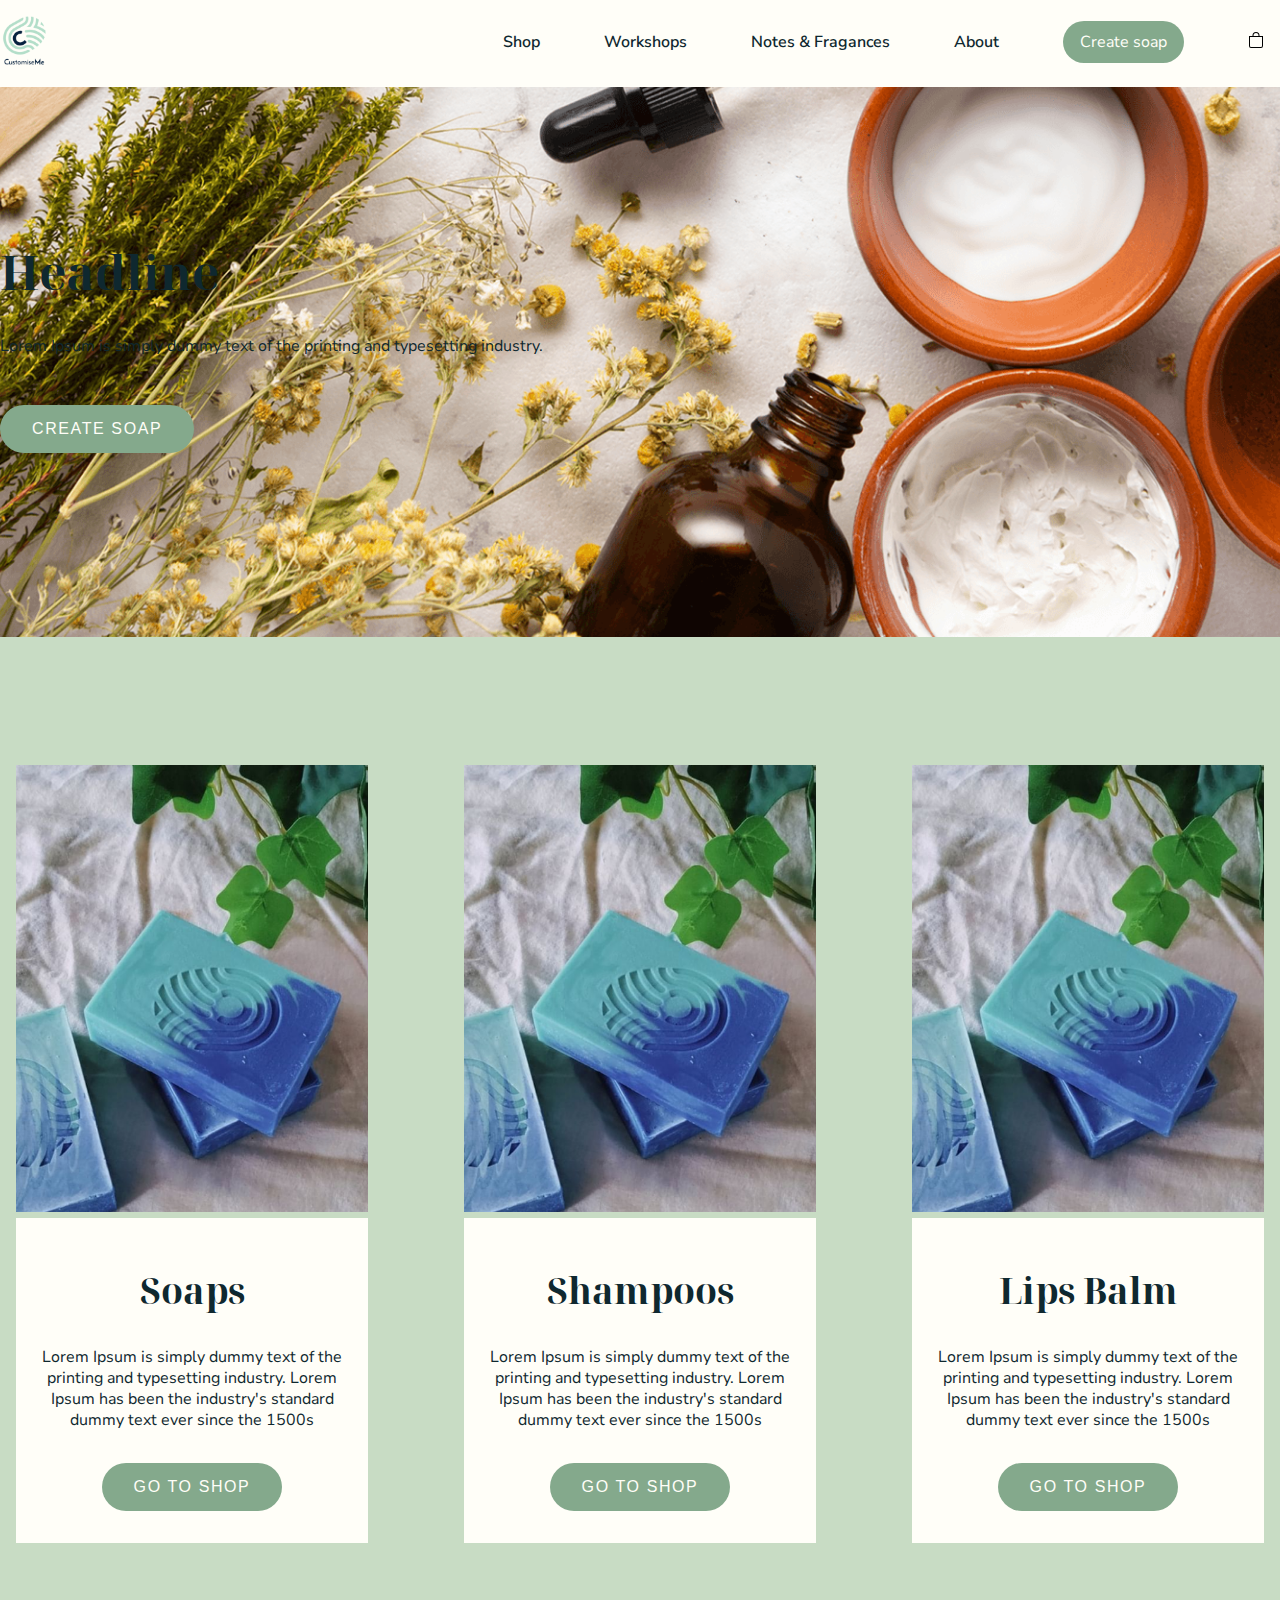
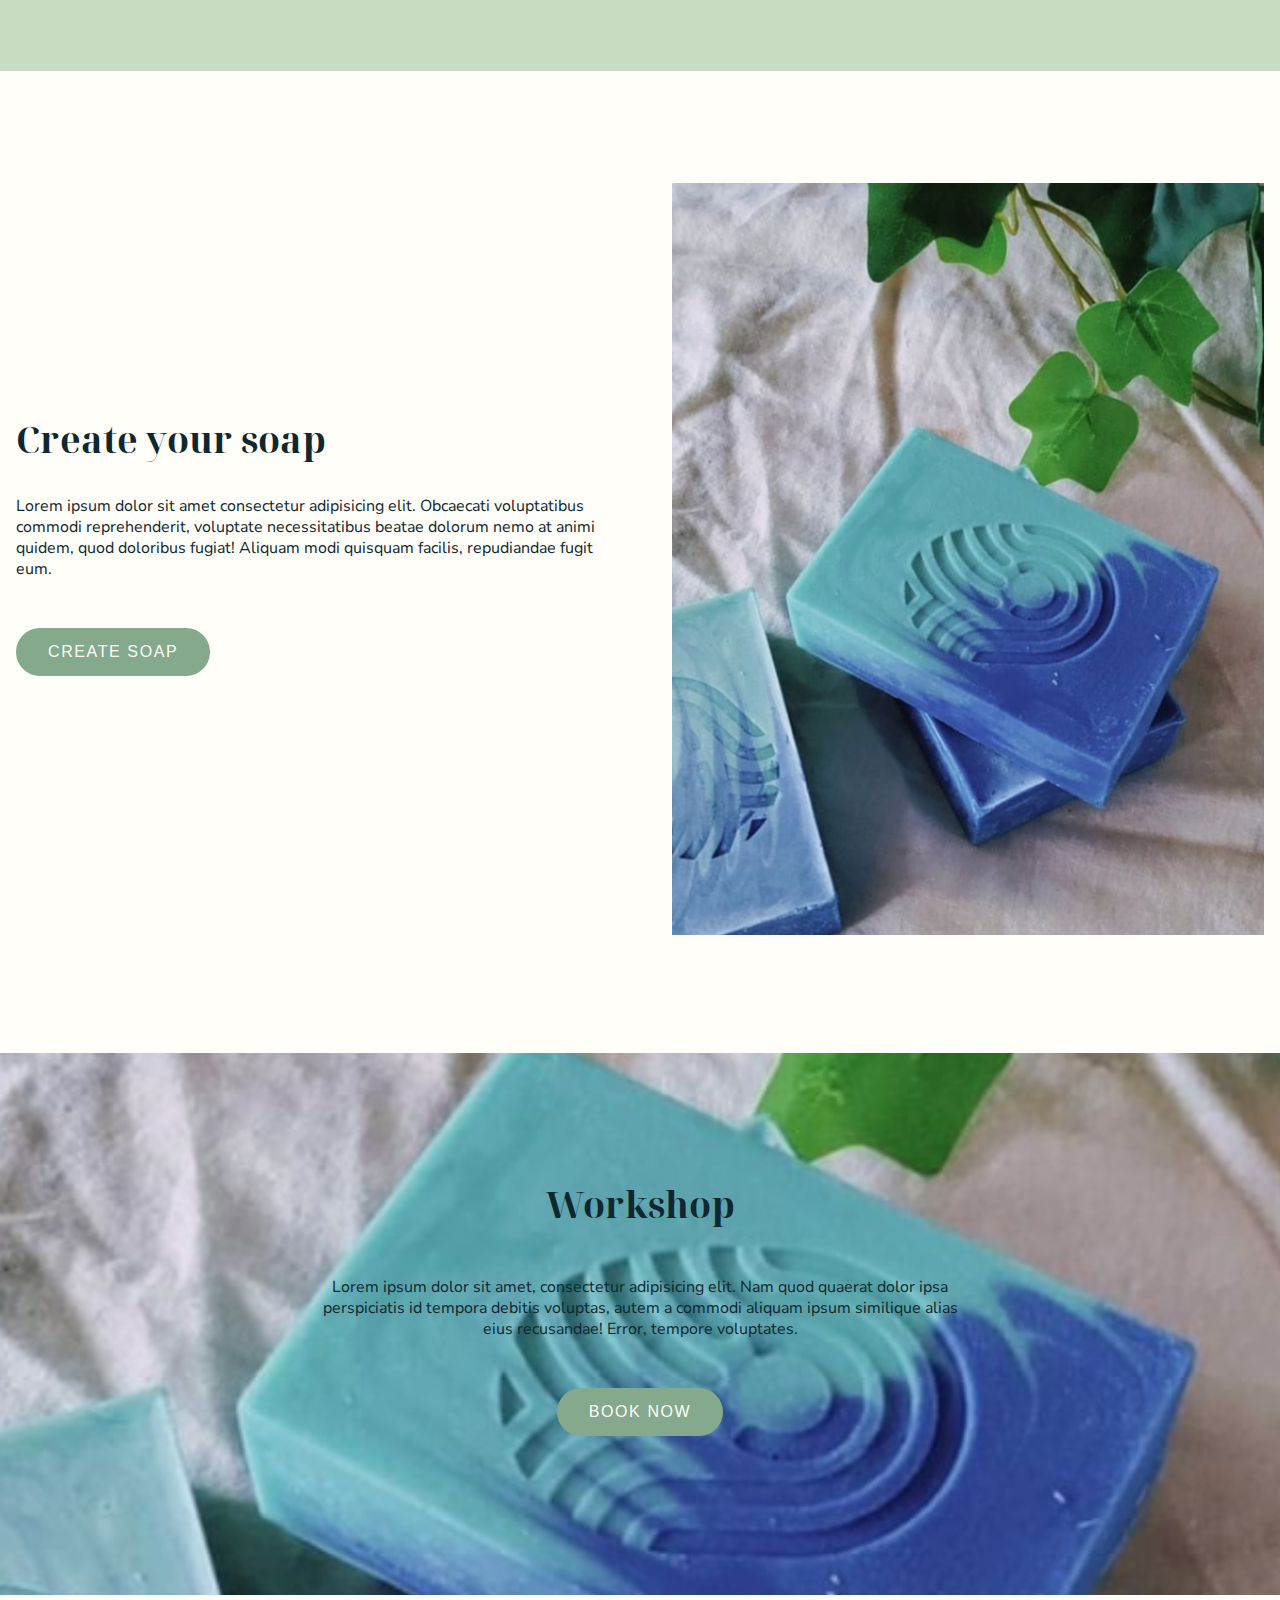
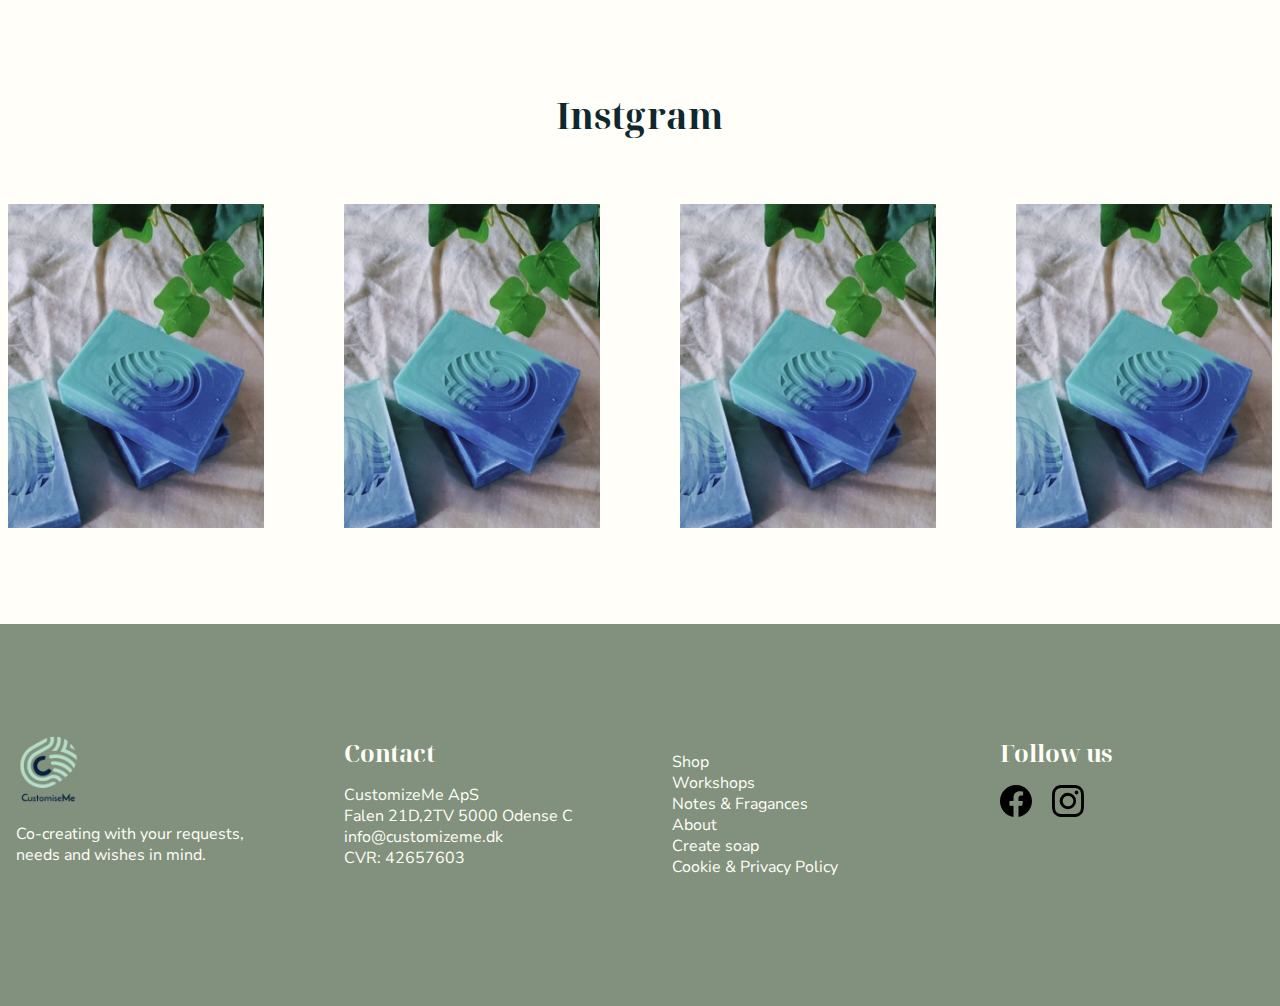
==== commit af030b51: "notes" ====
--- a/index.html
+++ b/index.html
@@ -38,7 +38,7 @@
             <ul id="mainmenu"><!--Mobile-->
                 <li><a href="shop.html" class="mainmenu">Shop</a></li>
                 <li><a href="workshops.html" class="mainmenu">Workshops</a></li>
-                <li><a href="notes_fragances.html" class="mainmenu">Notes & Fragances</a></li>
+                <li><a href="notes-fragances.html" class="mainmenu">Notes & Fragances</a></li>
                 <li><a href="about.html" class="mainmenu">About</a></li>
                 <li><a href="create-soap.html" class="mainmenu">Create soap</a></li>
                 <li><a href="cart.html" class="mainmenu">Cart</a>
@@ -48,7 +48,7 @@
             <ul id="menu"><!--Desktop-->
                 <li><a href="shop.html" class="menu">Shop</a></li>
                 <li><a href="workshops.html" class="menu">Workshops</a></li>
-                <li><a href="notes_fragances.html" class="menu">Notes & Fragances</a></li>
+                <li><a href="notes-fragances.html" class="menu">Notes & Fragances</a></li>
                 <li><a href="about.html" class="menu">About</a></li>
                 <li><a class="button" href="create-soap.html">Create soap</a></li>
                 <li>
@@ -72,25 +72,13 @@
     </header>
 
     <main>
-        <div>
-            <div class="container">
-            <div class="w100">
-            <ul class="breadcrumb">
-                <li><a href="index.html" class="b-links"><strong>Home</strong></a></li>
-                <li>|</li>
-                <li><a href="create-soap.html" class="b-links"> <strong>Create soap</strong></a></li>
-                <li>|</li>
-                <li>Essential Oils</li>
-            </ul>
-            </div>
-            </div>
-        </div>
+        
 
         <section id="products">
             <div class="container">
                 <div class="products">
                     <div class="product">
-                        <a href="#" class="pro-home">
+                        <a href="shop.html" class="pro-home">
                             <img src="/images/soap.png" alt="">
                             <div class="card">
                                 <h2>Soaps</h2>
@@ -100,7 +88,7 @@
                         </a>
                     </div>
                     <div class="product">
-                        <a href="#" class="pro-home">
+                        <a href="shop.html" class="pro-home">
                             <img src="/images/soap.png" alt="">
                             <div class="card">
                                 <h2>Shampoos</h2>
@@ -110,7 +98,7 @@
                         </a>
                     </div>
                     <div class="product">
-                        <a href="#" class="pro-home">
+                        <a href="shop.html" class="pro-home">
                             <img src="/images/soap.png" alt="">
                             <div class="card">
                                 <h2>Lips Balm</h2>
@@ -130,10 +118,12 @@
                         <h2>Create your soap</h2>
                         <p>Lorem ipsum dolor sit amet consectetur adipisicing elit. Obcaecati voluptatibus commodi reprehenderit, voluptate necessitatibus beatae dolorum nemo at animi quidem, quod doloribus fugiat! Aliquam modi quisquam facilis, repudiandae fugit eum.
                         </p>
-                        <button type="button" href="#">Create soap</button>
+                        <a href="create-soap.html">
+                            <button type="button">Create soap</button>
+                        </a>
                     </div>
                     <div class="create-soap-home-img">
-                        <img src="/images/soap.png" alt="">
+                        <img src="/images/soap.png" alt="Soap">
                     </div>
                 </div>
             </div><!--Container ends-->
@@ -146,7 +136,7 @@
                     <h2>Workshop</h2>
                     <p>Lorem ipsum dolor sit amet, consectetur adipisicing elit. Nam quod quaerat dolor ipsa perspiciatis id tempora debitis voluptas, autem a commodi aliquam ipsum similique alias eius recusandae! Error, tempore voluptates.
                     </p>
-                    <button type="button" href="">Book now</button>
+                    <a href="workshops.html"><button type="button" href="">Book now</button></a>
                 </div>
             </div><!--Container ends-->
         </section>
--- a/style.css
+++ b/style.css
@@ -21,6 +21,7 @@
   --m: 1rem;
   --ms: 0.5rem;
   --p: 1rem;
+  --p-large: 1.5rem 3rem;
   --ps: 0.5rem;
   --mtb: 1rem 0;
   --mtb-large: 2rem 0;
@@ -30,7 +31,8 @@
   --mb: 0 0 1rem 0;
   --mt: 1rem 0 0 0;
   --ptb: 1rem 0;
-  --ptb-xxl: 6rem 0;
+  --ptb-large: 6rem 0;
+  --ptb-medium: 3rem 0;
   --plr: 0 1rem;
   --pl: 0 0 0 1rem;
   --pr: 0 1rem 0 0;
@@ -42,12 +44,31 @@
 
 h1,
 h2,
-h3 {
+h3,
+h4 {
   font-family: var(--font-h);
+  line-height: normal;
+  margin: var(--mb);
 }
 
 p {
   font-family: var(--font-t);
+}
+
+h1 {
+  font-size: 3rem;
+}
+
+h2 {
+  font-size: 2.25rem;
+}
+
+h3 {
+  font-size: 1.5rem;
+}
+
+h4 {
+  font-size: 1.125rem;
 }
 
 body {
@@ -220,13 +241,14 @@
   background-color: var(--dark-green);
   border: none;
   color: var(--white);
-  padding: 10px 17px;
+  padding: 15px 32px;
   text-align: center;
   text-decoration: none;
-  /* text-transform: uppercase; */
+  text-transform: uppercase;
   letter-spacing: 0.1rem;
   border-radius: var(--border-radius-100);
   cursor: pointer;
+  margin: var(--mtb-large);
 }
 
 .product button {
@@ -276,18 +298,14 @@
 }
 
 section {
-  padding: var(--ptb-xxl);
+  padding: var(--ptb-medium);
 }
 
 section h2 {
   margin-bottom: 2rem;
 }
 
-section p {
-  margin-bottom: 2rem;
-}
-
-/**********************************/
+/****************  Mobile - Section Shampoos, Soaps, Lips ******************/
 
 #products {
   background-color: var(--green);
@@ -333,7 +351,7 @@
   max-width: 100%;
 }
 
-/***********************************/
+/*****************  Mobile Section Create Soap Home  ******************/
 
 .create-soap-home {
   display: flex;
@@ -354,7 +372,8 @@
   width: 100%;
 }
 
-/********************************************/
+/******************   Workshops Home   **************************/
+
 #workshops {
   background-image: url(images/soap.png);
   background-position: center;
@@ -388,7 +407,7 @@
   text-align: center;
 }
 
-/************************************/
+/*******************  Mobile Instagram Home  *****************/
 
 .insta-social {
   display: flex;
@@ -413,21 +432,28 @@
   margin: 0 auto;
 }
 
-/*********************************************/
-
-/*** Mobile ****/
+/******************  Mobile CReate Soap - Custom Form ***************************/
 
 #form-mobile {
   display: flex;
 }
 
 .head-main {
+  width: 100%;
+  display: flex;
+  flex-flow: column;
+  justify-content: center;
+  align-items: center;
+  text-align: center;
+}
+
+.shipping,
+.filter {
+  width: 25%;
+}
+
+.heading {
   width: 50%;
-  display: flex;
-  flex-flow: column;
-  justify-content: center;
-  align-items: center;
-  text-align: center;
 }
 
 .form-create-soap-mobile {
@@ -498,8 +524,8 @@
   padding: 0;
   margin: var(mtb);
   display: flex;
-  justify-content: space-around;
-  align-items: baseline;
+  justify-content: space-between;
+  align-items: center;
 }
 
 .item {
@@ -512,7 +538,7 @@
 .icon-item,
 .icon-text {
   padding: var(--p);
-  width: 48px;
+  width: 28px;
   text-align: center;
   display: flex;
   align-items: center;
@@ -523,7 +549,7 @@
   background-color: var(--dark-green);
   color: var(--white);
   border-radius: var(--border-radius);
-  height: 48px;
+  height: 28px;
 }
 
 .icon-text {
@@ -532,10 +558,7 @@
 }
 
 .list-items .arrows {
-  /* background-color: var(--dark-green);
-  padding: var(--ps);
-  border-radius: var(--border-radius); */
-  margin: var(--mb);
+  margin-bottom: 3rem;
 }
 
 .color-shape {
@@ -569,7 +592,6 @@
 .cost {
   display: flex;
   flex-flow: column;
-  padding: var(--plr);
   margin: var(--mtb-large);
   width: 100%;
 }
@@ -580,7 +602,6 @@
   justify-content: space-between;
   align-items: center;
   border-top: 1px solid var(--black);
-  /* margin: var(--mtb); */
   padding: var(--ptb);
 }
 
@@ -589,6 +610,7 @@
   flex-flow: row;
   margin: var(--mtb);
   gap: 0.5rem;
+  line-height: 0;
 }
 
 .plus,
@@ -614,7 +636,9 @@
 }
 
 .add-to-cart {
-  padding: var(--p);
+  padding: var(--p-large);
+  /* font-size: medium; */
+  margin: var(--mt);
 }
 
 #form-mobile {
@@ -625,7 +649,134 @@
   display: none;
 }
 
-/***************************************/
+/***********  Mobile Product.html page **********************/
+
+.product-description-product-page {
+  width: 100%;
+  display: flex;
+  flex-flow: column;
+  justify-content: center;
+  align-items: center;
+  text-align: center;
+}
+
+.custom-image img {
+  width: 100%;
+}
+
+.ingredients-product {
+  display: flex;
+  flex-flow: column;
+  padding: var(--p);
+}
+
+.description {
+  margin: var(--mtb-large);
+  padding: var(--p);
+}
+
+/*****************  Mobile Sustainability icons Create Soap and Products pages *****************/
+
+#sustainability {
+  background-color: var(--green);
+}
+
+.icons-sustainability {
+  width: 100%;
+  display: flex;
+  justify-content: center;
+  align-items: center;
+  flex-direction: column;
+  gap: 4rem;
+}
+
+.icon {
+  color: var(--black);
+  text-decoration: none;
+}
+
+.icons-sustainability .icon {
+  /* width: 70%; */
+  display: flex;
+  flex-direction: column;
+  padding: var(--p);
+  align-items: center;
+  text-align: center;
+}
+
+.icons {
+  /* background-color: var(--white); */
+  padding: var(--p);
+}
+
+.icons-sustainability .icon h2 {
+  margin: var(--mtb-large);
+  color: var(--black);
+}
+
+.icons-sustainability .icon img {
+  width: 4rem;
+  max-width: 100%;
+  border-radius: 100%;
+  border: 2px solid var(--black);
+  background-color: var(--white);
+}
+
+/******************** Mobile Shop  *************************************/
+
+#shop-grid {
+  display: grid;
+  grid-template-columns: 1fr;
+  grid-auto-flow: row;
+  justify-content: center;
+  align-items: baseline;
+  gap: 4rem;
+  padding: var(--p);
+}
+
+.soap-image {
+  width: 100%;
+}
+
+.price-addto-card {
+  display: flex;
+  flex-flow: row;
+  justify-content: space-between;
+  align-items: center;
+  width: 100%;
+}
+
+/********************  Mobile Notes & Fragances *******************************/
+
+#experiences {
+  width: 100%;
+  display: flex;
+  flex-flow: column;
+}
+
+.experience {
+  display: flex;
+  /* flex-flow: row; */
+  justify-content: flex-start;
+  align-items: center;
+  gap: 0;
+}
+
+.experience-img img {
+  width: 50%;
+}
+
+.experience-text {
+  padding: 4rem;
+}
+
+.experience-img,
+.experience-text {
+  width: 50%;
+  margin: var(--xxl);
+}
+
+/********************  Mobile Footer **************************************/
 
 footer {
   grid-column: 1 / -1;
@@ -653,7 +804,7 @@
   align-items: baseline;
   text-align: center;
   padding: var(--p);
-  margin: var(--ptb-xxl);
+  margin: var(--ptb-large);
   width: 100%;
   gap: 4rem;
 }
@@ -736,6 +887,7 @@
     border-bottom: 0px;
     display: inline;
     padding: var(--p);
+    margin: var(--mlr);
   }
 
   #menu li a.menu:link,
@@ -769,7 +921,9 @@
 
   button {
     padding: 15px 32px;
-    font-size: 1rem;
+    font-size: medium;
+    text-transform: uppercase;
+    margin: var(--mtb-large);
   }
 
   .container {
@@ -779,6 +933,12 @@
     justify-content: center;
     margin: 0 auto;
   }
+
+  section {
+    padding: var(--ptb-large);
+  }
+
+  /************ Desktop Create Soap*******************************/
 
   .products {
     width: 100%;
@@ -801,6 +961,10 @@
 
   .breadcrumb {
     justify-content: flex-start;
+    border-bottom: 1px solid var(--green);
+    /* border-top: 1px solid var(--green); */
+    border-width: thin;
+    padding: var(--ptb);
   }
 
   .create-soap-home {
@@ -816,7 +980,7 @@
     width: 50%;
   }
 
-  /************************************/
+  /************** Desktop Intagram **********************/
 
   .insta-social {
     flex-direction: column;
@@ -833,7 +997,31 @@
     max-width: 20%;
   }
 
-  /**************************/
+  /*******************Desktop headders *******************/
+
+  .head-main {
+    width: 100%;
+    display: flex;
+    flex-flow: row;
+    justify-content: center;
+    align-items: center;
+    text-align: center;
+  }
+
+  /********************  Mobile Notes & Fragances *******************************/
+
+  .experiences {
+    display: flex;
+    /* flex-flow: column; */
+    justify-content: flex-start;
+    align-items: center;
+  }
+
+  .experience-img img {
+    width: 100%;
+  }
+
+  /******************  Desktop Footer *****************/
 
   .footer {
     display: flex;
@@ -854,7 +1042,7 @@
     margin-top: 0;
   }
 
-  /*********************/
+  /******************* Desktop Create Soap Html *********************/
 
   #form-mobile {
     display: none;
@@ -872,19 +1060,37 @@
     width: 100%;
   }
 
+  .ingredients {
+    padding: 0;
+  }
+
   .custom-image,
-  .custom-properties {
+  .custom-description,
+  .description {
     width: 50%;
-  }
-
-  .custom-image img {
-    width: 100%;
   }
 
   .list-items,
   .list-experiences,
   .list-color-shape {
     margin: var(--mtb-large);
+  }
+
+  .icon-item,
+  .icon-text {
+    padding: var(--p);
+    width: 48px;
+    text-align: center;
+    display: flex;
+    align-items: center;
+    justify-content: center;
+  }
+
+  .icon-item {
+    background-color: var(--dark-green);
+    color: var(--white);
+    border-radius: var(--border-radius);
+    height: 48px;
   }
 
   .list-experiences li {
@@ -901,9 +1107,6 @@
     width: 100%;
     flex-flow: row;
     justify-content: space-between;
-    /* background-color: #0f282f; */
-    /* opacity: 0.5; */
-    /* margin: var(--mlr); */
   }
 
   .color,
@@ -923,4 +1126,76 @@
   .shape {
     right: 0;
   }
-}
+
+  /***********  Desktop Product.html page > Using Create Soap **********************/
+
+  #product {
+    width: 100%;
+    display: flex;
+    justify-content: center;
+  }
+
+  .product-description-product-page {
+    width: 100%;
+    display: flex;
+    flex-flow: row;
+    justify-content: center;
+    align-items: flex-start;
+    text-align: left;
+    gap: 4rem;
+  }
+
+  .name-price {
+    margin: var(--mtb-large);
+  }
+
+  .name {
+    font-family: var(--font-h);
+    height: fit-content;
+  }
+
+  .price {
+    font-family: var(--font-h);
+    margin: var(--mtb-large);
+    height: fit-content;
+  }
+
+  .ingredients-product {
+    display: flex;
+    flex-flow: column;
+  }
+
+  .icons-sustainability {
+    flex-direction: row;
+  }
+
+  /***************** Desktop Shop Page ***********************************/
+
+  #product-shop {
+  }
+
+  #shop-grid {
+    display: grid;
+    grid-template-columns: repeat(4, 1fr);
+    grid-auto-flow: row;
+    justify-content: center;
+    align-items: baseline;
+    gap: 4rem;
+  }
+
+  #cartTemplate {
+    display: flex;
+  }
+
+  .soap-image {
+    width: 100%;
+  }
+
+  .price-addto-card {
+    display: flex;
+    flex-flow: row;
+    justify-content: space-between;
+    align-items: center;
+    width: 100%;
+  }
+}
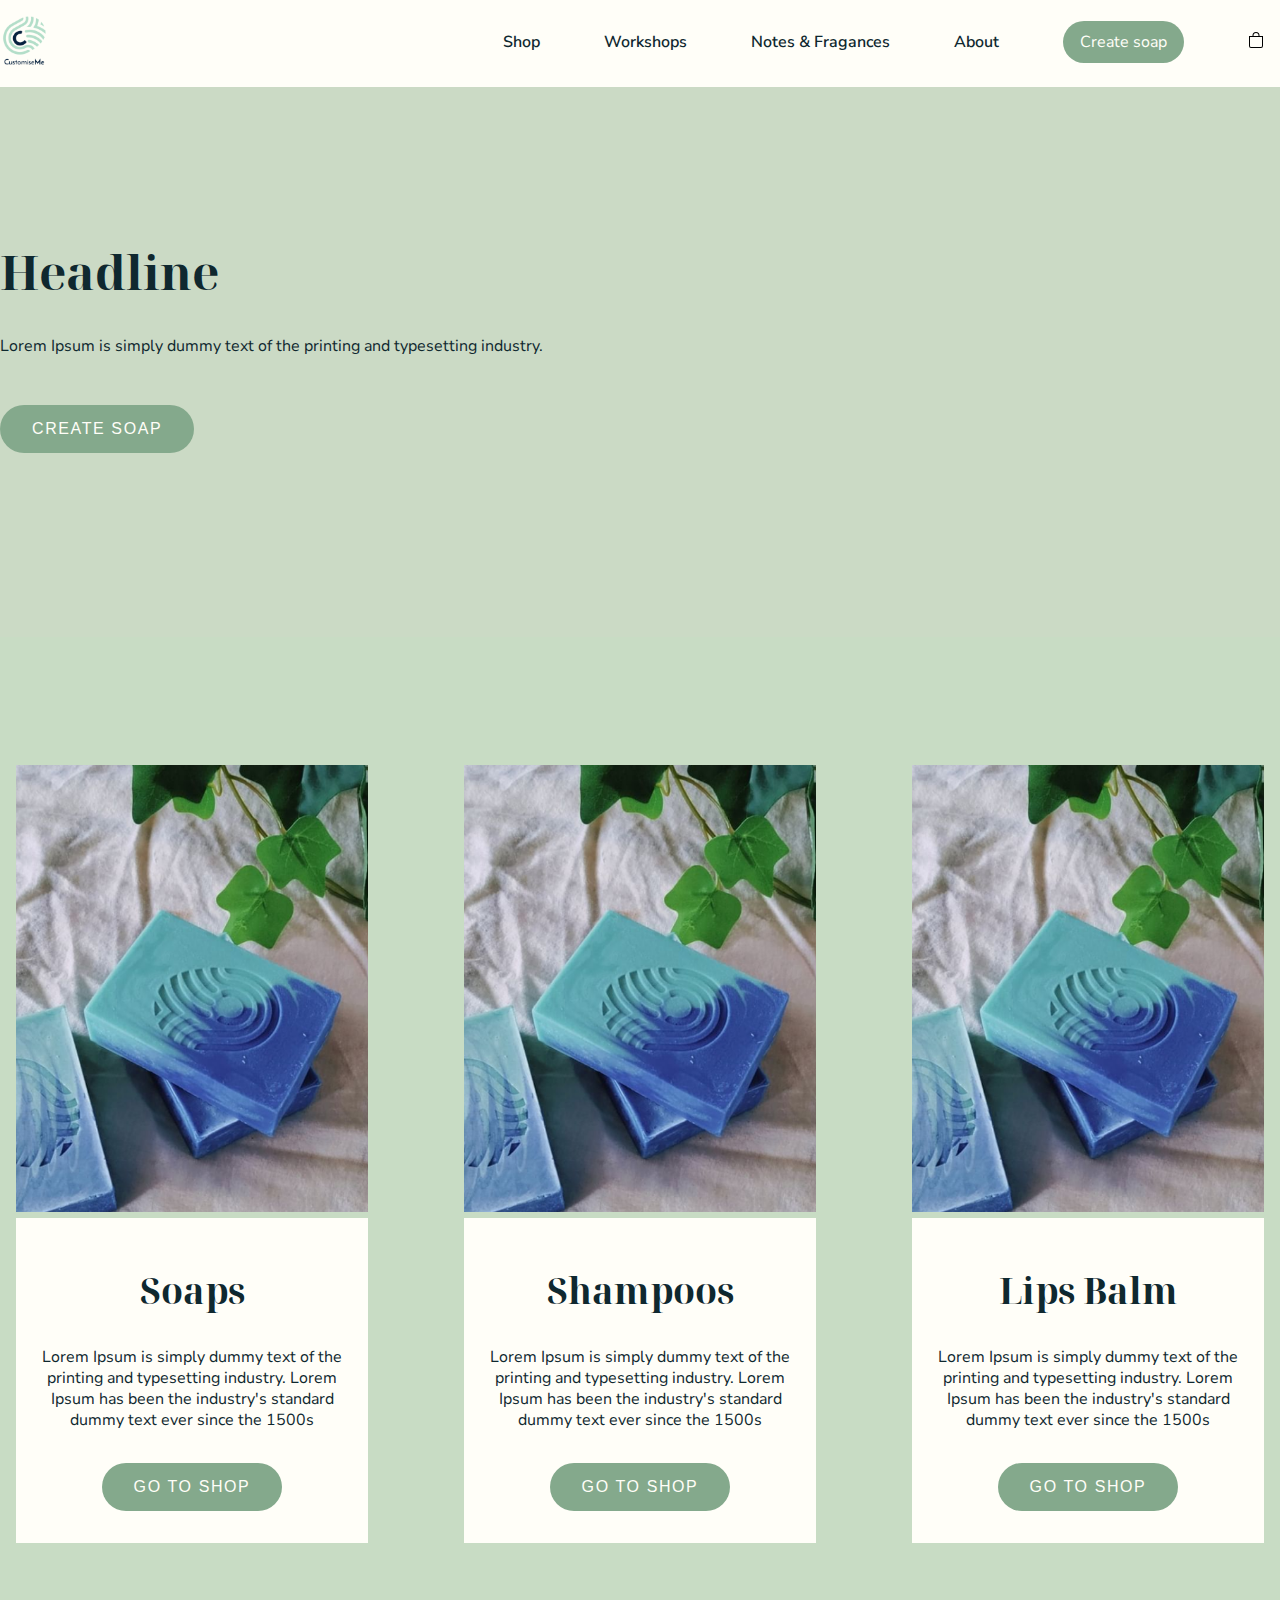
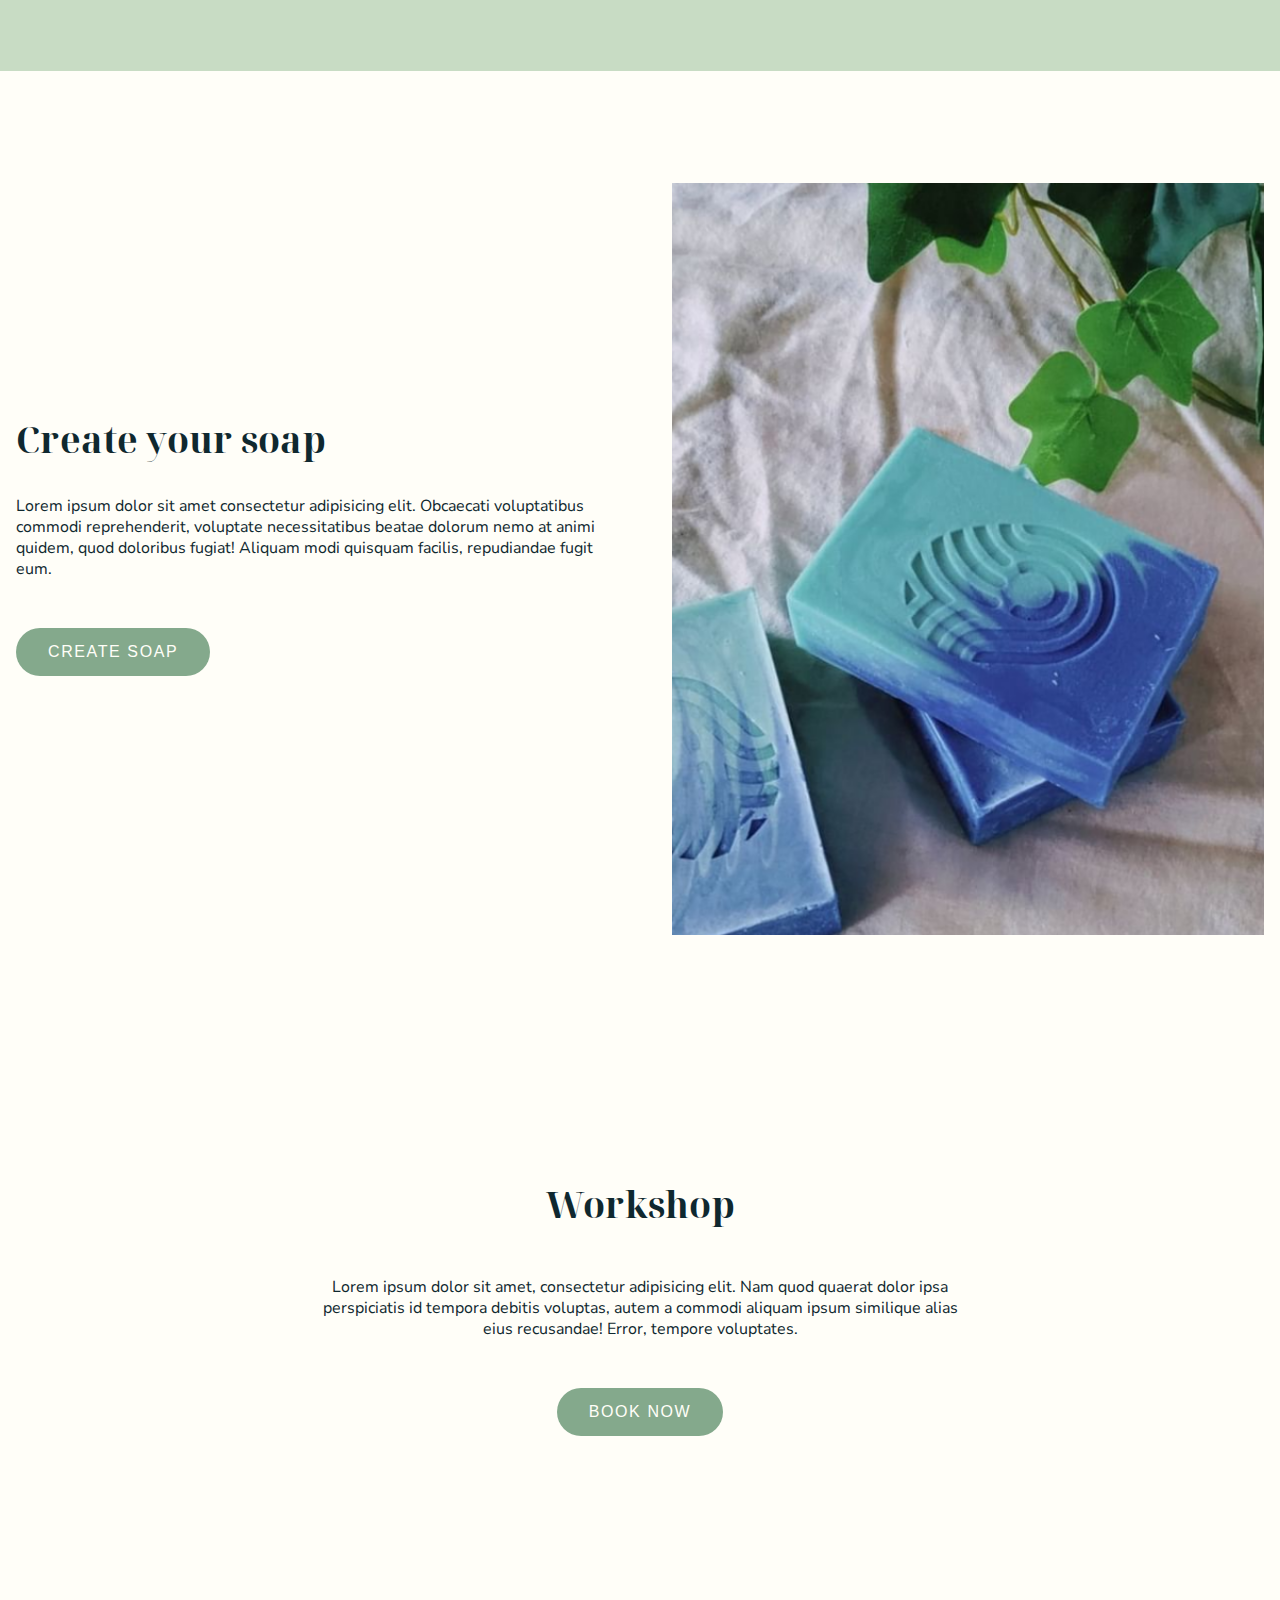
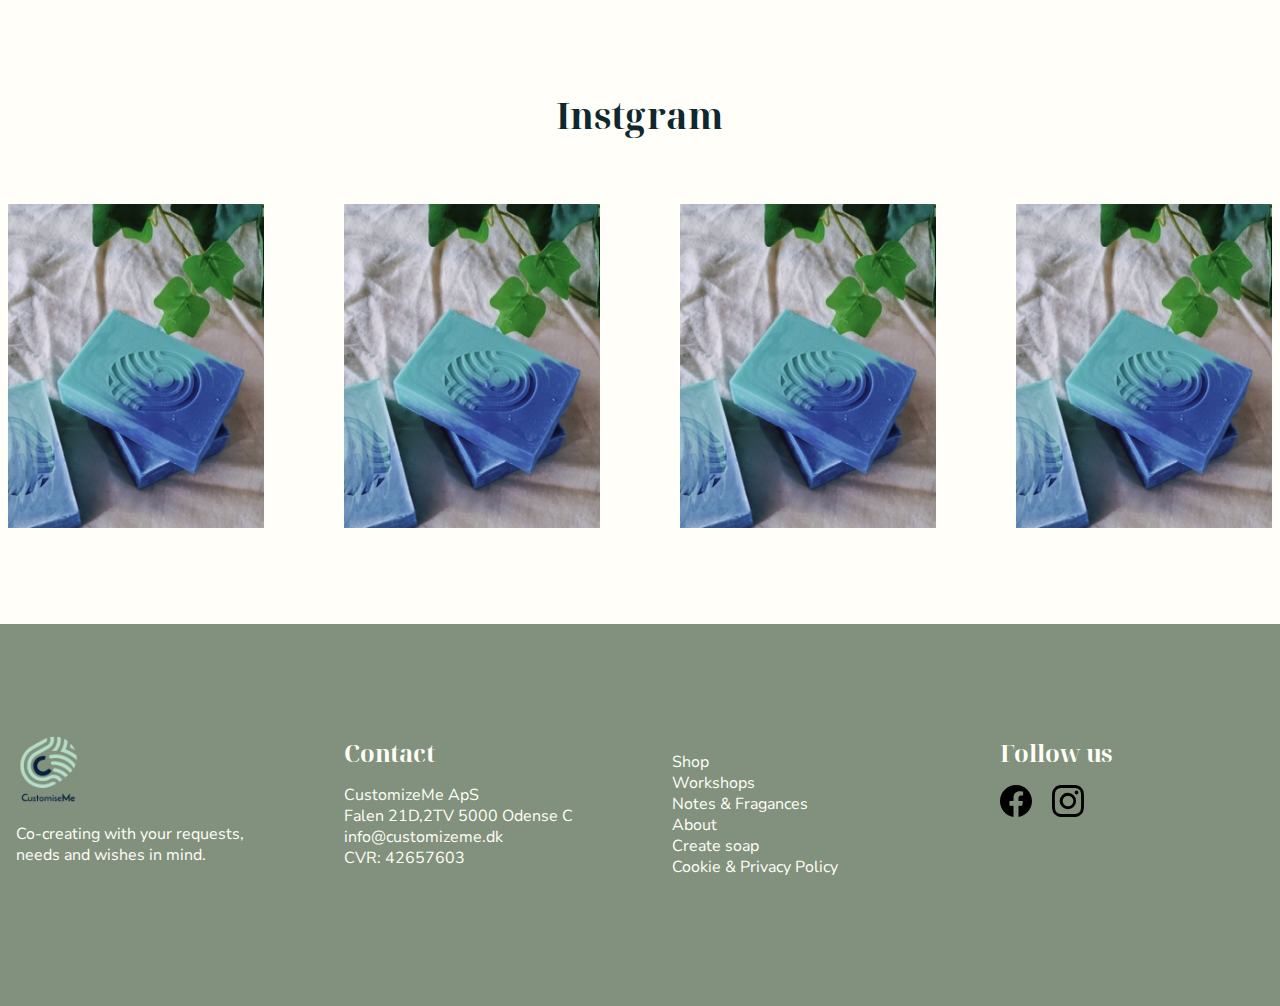
==== commit 624bb552: "images" ====
--- a/index.html
+++ b/index.html
@@ -6,7 +6,7 @@
     <meta http-equiv="X-UA-Compatible" content="IE=edge" />
     <meta name="viewport" content="width=device-width, initial-scale=1.0" />
     <title>CustomiseMe</title>
-    <link rel="stylesheet" href="style.css" />
+    <link rel="stylesheet" href="css/style.css" />
 </head>
 
 <body class="wrapper">
@@ -15,6 +15,7 @@
             <div id="logo" class="logo">
                 <a href="index.html"><img src="images/logo.png" alt="Logo" /></a>
             </div>
+
 
             <div class="icons-nav">
 
@@ -58,7 +59,7 @@
             </ul>
         </nav>
 
-        <div class="w100 hero">
+        <div class="hero">
             <div class="container hero-text">
                 <h1>Headline</h1>
                 <p>Lorem Ipsum is simply dummy text of the printing and typesetting industry.</p>
@@ -79,7 +80,7 @@
                 <div class="products">
                     <div class="product">
                         <a href="shop.html" class="pro-home">
-                            <img src="/images/soap.png" alt="">
+                            <img src="images/soap.png" alt="">
                             <div class="card">
                                 <h2>Soaps</h2>
                                 <p>Lorem Ipsum is simply dummy text of the printing and typesetting industry. Lorem Ipsum has been the industry's standard dummy text ever since the 1500s</p>
@@ -89,7 +90,7 @@
                     </div>
                     <div class="product">
                         <a href="shop.html" class="pro-home">
-                            <img src="/images/soap.png" alt="">
+                            <img src="images/soap.png" alt="">
                             <div class="card">
                                 <h2>Shampoos</h2>
                                 <p>Lorem Ipsum is simply dummy text of the printing and typesetting industry. Lorem Ipsum has been the industry's standard dummy text ever since the 1500s</p>
@@ -99,7 +100,7 @@
                     </div>
                     <div class="product">
                         <a href="shop.html" class="pro-home">
-                            <img src="/images/soap.png" alt="">
+                            <img src="images/soap.png" alt="">
                             <div class="card">
                                 <h2>Lips Balm</h2>
                                 <p>Lorem Ipsum is simply dummy text of the printing and typesetting industry. Lorem Ipsum has been the industry's standard dummy text ever since the 1500s</p>
@@ -123,7 +124,7 @@
                         </a>
                     </div>
                     <div class="create-soap-home-img">
-                        <img src="/images/soap.png" alt="Soap">
+                        <img src="images/soap.png" alt="Soap">
                     </div>
                 </div>
             </div><!--Container ends-->
@@ -147,10 +148,10 @@
                 <div class="insta-social">
                     <h2>Instgram</h2>
                     <div class="insta-social-images">
-                        <img src="/images/soap.png" alt="">
-                        <img src="/images/soap.png" alt="">
-                        <img src="/images/soap.png" alt="">
-                        <img src="/images/soap.png" alt="">
+                        <img src="images/soap.png" alt="">
+                        <img src="images/soap.png" alt="">
+                        <img src="images/soap.png" alt="">
+                        <img src="images/soap.png" alt="">
                     </div>
                 </div>
             </div><!--Container ends-->
@@ -204,7 +205,7 @@
     </div> <!--Container ends-->
     
 </footer>
-    <script src="functions.js"></script>
+    <script src="js/functions.js"></script>
 </body>
 
 </html>--- a/css/style.css
+++ b/css/style.css
@@ -0,0 +1,1201 @@
+@import url("https://fonts.googleapis.com/css2?family=Noto+Serif+Display:ital,wght@0,100;0,200;0,300;0,400;0,500;0,600;0,700;0,800;0,900;1,100;1,200;1,300;1,400;1,600;1,700;1,800;1,900&display=swap");
+
+/*font-family: 'Noto Serif Display', serif;*/
+
+@import url("https://fonts.googleapis.com/css2?family=Nunito+Sans:ital,wght@0,200;0,300;0,400;0,600;0,700;0,800;0,900;1,200;1,300;1,400;1,600;1,700;1,800;1,900&display=swap");
+
+/*font-family: 'Nunito Sans', sans-serif;*/
+
+:root {
+  --font-h: "Noto Serif Display", serif;
+  --font-t: "Nunito Sans", sans-serif;
+  --font-sm: 0.85rem;
+  --black: #0f282f;
+  --green: #c8dcc4;
+  --middle_green: #cbdac5;
+  --dark-green: #84a98c;
+  --beige: #eee5da;
+  --olive: #82917d;
+  --brown: #eee5da;
+  --white: #fffef8;
+  --m: 1rem;
+  --ms: 0.5rem;
+  --p: 1rem;
+  --p-large: 1.5rem 3rem;
+  --ps: 0.5rem;
+  --mtb: 1rem 0;
+  --mtb-large: 2rem 0;
+  --mlr: 0 1rem;
+  --ml: 0 0 0 1rem;
+  --mr: 0 1rem 0 0;
+  --mb: 0 0 1rem 0;
+  --mt: 1rem 0 0 0;
+  --ptb: 1rem 0;
+  --ptb-large: 6rem 0;
+  --ptb-medium: 3rem 0;
+  --plr: 0 1rem;
+  --pl: 0 0 0 1rem;
+  --pr: 0 1rem 0 0;
+  --border-radius: 10px;
+  --border-radius-100: 100px;
+  /* --bg-gray-200: background-color: #efefef; */
+  --shadow: 0 1px 3px 0 rgba(0, 0, 0, 0.1), 0 1px 2px 0 rgba(0, 0, 0, 0.06);
+}
+
+h1,
+h2,
+h3,
+h4 {
+  font-family: var(--font-h);
+  line-height: normal;
+  margin: var(--mb);
+}
+
+p {
+  font-family: var(--font-t);
+}
+
+h1 {
+  font-size: 3rem;
+}
+
+h2 {
+  font-size: 2.25rem;
+}
+
+h3 {
+  font-size: 1.5rem;
+}
+
+h4 {
+  font-size: 1.125rem;
+}
+
+body {
+  margin: 0px;
+  color: var(--black);
+  hyphens: auto;
+  font-size: 16px;
+  line-height: 21px;
+  font-family: "Nunito Sans", sans-serif;
+  word-wrap: break-word;
+  background-color: var(--white);
+}
+
+.wrapper {
+  /* position: relative; */
+  display: grid;
+  grid-template-columns: 1fr;
+  grid-template-rows: auto auto auto;
+  width: 100%;
+  height: 100vh;
+  justify-items: center;
+  justify-content: center;
+  grid-auto-flow: row;
+}
+
+header {
+  /*its container is wrapper */
+  /*Mobile*/
+  grid-column-start: 1;
+  grid-column-end: -1;
+  grid-row-start: 1;
+  grid-row-end: 2;
+  /* position: relative; */
+  width: 100%;
+  height: auto;
+}
+
+nav {
+  display: grid;
+  grid-template-columns: auto auto;
+  grid-template-rows: 1fr;
+  grid-auto-flow: column;
+  justify-content: first baseline;
+  /* align-items: baseline; */
+  background-color: var(--white);
+}
+
+.icons-nav {
+  grid-column: 2 / 3;
+  grid-row: 1 / -1;
+  display: flex;
+  flex-flow: row;
+  justify-content: end;
+  align-items: center;
+}
+
+.hamburger {
+  /*Mobile*/
+  padding: var(--p);
+  width: 16px;
+  cursor: pointer;
+}
+
+.cart {
+  padding: var(--p);
+  width: 16px;
+  cursor: pointer;
+}
+
+#logo {
+  padding: var(--p);
+  color: var(--black);
+}
+
+#logo img {
+  width: 3rem;
+}
+
+.button-nav {
+  border: none;
+  background-color: var(--dark-green);
+  padding: var(--p);
+  padding: 10px 17px;
+  text-align: center;
+  text-decoration: none;
+  font-size: var(--font-sm);
+  border-radius: var(--border-radius-100);
+}
+
+a.button-nav:link,
+a.button-nav:visited {
+  color: var(--white);
+}
+
+#menu {
+  display: none;
+}
+
+#mainmenu {
+  /*Mobile*/
+  display: none;
+  grid-column: 1 / -1;
+  grid-row: 2 / 3;
+  margin: 0;
+  width: 100%;
+  flex-flow: column;
+  justify-content: center;
+  align-content: center;
+  text-align: center;
+  padding: var(--ptb);
+  background-color: var(--dark-green);
+  height: auto;
+}
+
+#mainmenu ul {
+  width: 100%;
+}
+
+#mainmenu li {
+  text-decoration: none;
+  list-style: none;
+  padding: var(--ptb);
+  border-bottom: 1px solid var(--white);
+  border-width: thin;
+  width: 100vw;
+}
+
+#mainmenu li:last-child {
+  border-bottom: 0px;
+}
+
+#mainmenu li a.mainmenu:link,
+a.mainmenu:visited,
+a.mainmenu:active {
+  color: var(--white);
+  text-decoration: none;
+  font-weight: 600;
+}
+
+.hero {
+  grid-column: 1 / -1;
+  grid-row: 2 / 3;
+  background-color: var(--middle_green);
+  width: 100%;
+  height: auto;
+  display: flex;
+  flex-flow: row;
+  background-image: url(images/bg.png);
+  background-repeat: no-repeat;
+  background-position: bottom;
+  background-size: cover;
+  justify-content: flex-start;
+  align-items: center;
+  text-align: left;
+}
+
+.hero-text {
+  display: flex;
+  flex-flow: column;
+  width: 50%;
+  padding: var(--p);
+  margin: var(--m);
+  /* height: fit-content; */
+  /* justify-content: baseline; */
+  align-content: center;
+}
+
+button {
+  width: fit-content;
+  background-color: var(--dark-green);
+  border: none;
+  color: var(--white);
+  padding: 15px 32px;
+  text-align: center;
+  text-decoration: none;
+  text-transform: uppercase;
+  letter-spacing: 0.1rem;
+  border-radius: var(--border-radius-100);
+  cursor: pointer;
+  margin: var(--mtb-large);
+}
+
+.product button {
+  padding: 15px 32px;
+  margin: var(--mtb);
+}
+
+main {
+  grid-column: 1 / -1;
+  grid-row: 2 / 3;
+  width: 100%;
+  /* padding: var(--p); */
+  /* margin: var(--m); */
+}
+
+.container {
+  width: 100%;
+  max-width: 100%;
+  display: flex;
+  justify-content: center;
+  margin: 0 auto;
+}
+
+.breadcrumb {
+  display: flex;
+  flex-flow: row;
+  list-style: none;
+  justify-content: center;
+  align-items: center;
+  padding: var(--plr);
+  margin: var(--mtb-large);
+}
+
+.breadcrumb li {
+  list-style: none;
+  margin: var(--mr);
+}
+
+.breadcrumb li,
+a.b-links:link,
+a.b-links:visited,
+a.b-links:hover,
+a.b-links:active {
+  text-decoration: none;
+  font-size: var(--font-sm);
+  color: var(--black);
+}
+
+section {
+  padding: var(--ptb-medium);
+}
+
+section h2 {
+  margin-bottom: 2rem;
+}
+
+/****************  Mobile - Section Shampoos, Soaps, Lips ******************/
+
+#products {
+  background-color: var(--green);
+}
+
+.products {
+  width: 80%;
+  display: flex;
+  justify-content: center;
+  align-items: center;
+  flex-direction: column;
+  gap: 4rem;
+}
+
+a.pro-home:link,
+a.pro-home:visited,
+a.pro-home:active,
+a.pro-home:hover {
+  color: var(--black);
+  text-decoration: none;
+}
+
+.products .product {
+  /* width: 70%; */
+  display: flex;
+  flex-direction: column;
+  padding: var(--p);
+  align-items: center;
+  text-align: center;
+}
+
+.card {
+  background-color: var(--white);
+  padding: var(--p);
+}
+
+.products .product h2 {
+  margin: var(--mtb-large);
+  color: var(--black);
+}
+
+.products .product img {
+  max-width: 100%;
+}
+
+/*****************  Mobile Section Create Soap Home  ******************/
+
+.create-soap-home {
+  display: flex;
+  justify-content: flex-start;
+  align-items: center;
+  flex-flow: column;
+  padding: var(--plr);
+  gap: 4rem;
+}
+
+.create-soap-home-text,
+.create-soap-home-img {
+  margin: var(--mtb);
+  width: 100%;
+}
+
+.create-soap-home img {
+  width: 100%;
+}
+
+/******************   Workshops Home   **************************/
+
+#workshops {
+  background-image: url(images/soap.png);
+  background-position: center;
+  background-repeat: no-repeat;
+  background-size: cover;
+  display: flex;
+  justify-content: center;
+  align-items: center;
+  height: auto;
+  min-height: 350px;
+}
+.workshops {
+  display: flex;
+  justify-content: flex-start;
+  align-items: center;
+  flex-flow: column;
+  padding: var(--plr);
+  width: 50%;
+  text-align: center;
+}
+
+.workshop :only-child {
+  display: flex;
+  flex-direction: column;
+  justify-content: center;
+  align-items: center;
+}
+
+.workshop :only-child p {
+  width: 80%;
+  text-align: center;
+}
+
+/*******************  Mobile Instagram Home  *****************/
+
+.insta-social {
+  display: flex;
+  flex-direction: column;
+  align-items: center;
+  justify-content: center;
+}
+
+.insta-social-images {
+  display: flex;
+  flex-flow: column;
+  justify-content: space-between;
+  gap: 4rem;
+}
+
+.insta-social h2 {
+  margin-bottom: 4rem;
+}
+
+.insta-social img {
+  max-width: 80%;
+  margin: 0 auto;
+}
+
+/******************  Mobile CReate Soap - Custom Form ***************************/
+
+#form-mobile {
+  display: flex;
+}
+
+.head-main {
+  width: 100%;
+  display: flex;
+  flex-flow: column;
+  justify-content: center;
+  align-items: center;
+  text-align: center;
+}
+
+.shipping,
+.filter {
+  width: 25%;
+}
+
+.heading {
+  width: 50%;
+}
+
+.form-create-soap-mobile {
+  width: 100%;
+  display: flex;
+  flex-flow: column;
+  justify-content: center;
+  align-items: center;
+  text-align: center;
+}
+
+.list-experiences li {
+  display: inline-flex;
+  font-size: small;
+  list-style: none;
+  cursor: pointer;
+  padding: var(--ps);
+  /* margin: var(--mlr); */
+}
+
+.ingredients {
+  padding: var(--plr);
+}
+
+.exp-sel,
+.oil-selected {
+  background-color: var(--dark-green);
+  color: var(--white);
+  padding: var(--ps);
+  border-radius: var(--border-radius);
+}
+
+.oil-selected {
+  display: flex;
+  flex-flow: row;
+  cursor: pointer;
+  font-size: small;
+}
+
+.oil-selected img {
+  padding-left: 0.5rem;
+}
+
+.form-create-soap-mobile ul li img {
+  width: 1rem;
+}
+
+.form-create-soap-mobile img {
+  display: flex;
+  width: 100%;
+}
+
+.list-items,
+.oils-selected {
+  display: flex;
+  flex-flow: row;
+  justify-content: center;
+  align-items: center;
+  width: 100%;
+  gap: 1rem;
+  padding: 0;
+}
+
+.list-items,
+.list-experiences,
+.list-color-shape {
+  list-style: none;
+  padding: 0;
+  margin: var(mtb);
+  display: flex;
+  justify-content: space-between;
+  align-items: center;
+}
+
+.item {
+  display: flex;
+  flex-flow: column;
+  justify-content: center;
+  text-align: center;
+}
+
+.icon-item,
+.icon-text {
+  padding: var(--p);
+  width: 28px;
+  text-align: center;
+  display: flex;
+  align-items: center;
+  justify-content: center;
+}
+
+.icon-item {
+  background-color: var(--dark-green);
+  color: var(--white);
+  border-radius: var(--border-radius);
+  height: 28px;
+}
+
+.icon-text {
+  font-size: small;
+  overflow-wrap: normal;
+}
+
+.list-items .arrows {
+  margin-bottom: 3rem;
+}
+
+.color-shape {
+  display: inline-flex;
+  width: 100%;
+  flex-flow: row;
+  justify-content: center;
+}
+
+.list-color-shape {
+  display: flex;
+  flex-flow: row;
+  justify-content: center;
+  align-items: center;
+  width: auto;
+  gap: 1rem;
+  padding: 0;
+}
+
+.items-title {
+  font-size: small;
+  font-weight: 900;
+  text-transform: uppercase;
+}
+
+.oils-selected {
+  display: flex;
+  flex-flow: row;
+}
+
+.cost {
+  display: flex;
+  flex-flow: column;
+  margin: var(--mtb-large);
+  width: 100%;
+}
+
+.rows-cost {
+  display: flex;
+  flex-flow: row;
+  justify-content: space-between;
+  align-items: center;
+  border-top: 1px solid var(--black);
+  padding: var(--ptb);
+}
+
+.minimun {
+  display: flex;
+  flex-flow: row;
+  margin: var(--mtb);
+  gap: 0.5rem;
+  line-height: 0;
+}
+
+.plus,
+.minus {
+  border: 1px solid var(--black);
+  border-radius: var(--border-radius-100);
+  padding: var(--ps);
+}
+
+.field {
+  display: flex;
+  align-items: center;
+  border: 1px solid var(--black);
+  border-radius: var(--border-radius-100);
+  padding: var(--plr);
+}
+
+.align-right {
+  display: flex;
+  flex-flow: row;
+  width: 100%;
+  align-items: end !important;
+}
+
+.add-to-cart {
+  padding: var(--p-large);
+  /* font-size: medium; */
+  margin: var(--mt);
+}
+
+#form-mobile {
+  display: flex;
+}
+
+#form-desktop {
+  display: none;
+}
+
+/***********  Mobile Product.html page **********************/
+
+.product-description-product-page {
+  width: 100%;
+  display: flex;
+  flex-flow: column;
+  justify-content: center;
+  align-items: center;
+  text-align: center;
+}
+
+.custom-image img {
+  width: 100%;
+}
+
+.ingredients-product {
+  display: flex;
+  flex-flow: column;
+  padding: var(--p);
+}
+
+.description {
+  margin: var(--mtb-large);
+  padding: var(--p);
+}
+
+/*****************  Mobile Sustainability icons Create Soap and Products pages *****************/
+
+#sustainability {
+  background-color: var(--green);
+}
+
+.icons-sustainability {
+  width: 100%;
+  display: flex;
+  justify-content: center;
+  align-items: center;
+  flex-direction: column;
+  gap: 4rem;
+}
+
+.icon {
+  color: var(--black);
+  text-decoration: none;
+}
+
+.icons-sustainability .icon {
+  /* width: 70%; */
+  display: flex;
+  flex-direction: column;
+  padding: var(--p);
+  align-items: center;
+  text-align: center;
+}
+
+.icons {
+  /* background-color: var(--white); */
+  padding: var(--p);
+}
+
+.icons-sustainability .icon h2 {
+  margin: var(--mtb-large);
+  color: var(--black);
+}
+
+.icons-sustainability .icon img {
+  width: 4rem;
+  max-width: 100%;
+  border-radius: 100%;
+  border: 2px solid var(--black);
+  background-color: var(--white);
+}
+
+/******************** Mobile Shop  *************************************/
+
+#shop-grid {
+  display: grid;
+  grid-template-columns: 1fr;
+  grid-auto-flow: row;
+  justify-content: center;
+  align-items: baseline;
+  gap: 4rem;
+  padding: var(--p);
+}
+
+.soap-image {
+  width: 100%;
+}
+
+.price-addto-card {
+  display: flex;
+  flex-flow: row;
+  justify-content: space-between;
+  align-items: center;
+  width: 100%;
+}
+
+/********************  Mobile Notes & Fragances *******************************/
+
+#experiences {
+  width: 100%;
+  display: flex;
+  flex-flow: column;
+}
+
+.experience {
+  display: flex;
+  /* flex-flow: row; */
+  justify-content: flex-start;
+  align-items: center;
+  gap: 0;
+}
+
+.experience-img img {
+  width: 50%;
+}
+
+.experience-text {
+  padding: 4rem;
+}
+
+.experience-img,
+.experience-text {
+  width: 50%;
+  margin: var(--xxl);
+}
+
+/********************  Mobile Footer **************************************/
+
+footer {
+  grid-column: 1 / -1;
+  grid-row: 3 / 4;
+  width: 100%;
+  color: var(--white);
+  background-color: var(--olive);
+}
+
+footer .logo img {
+  width: 4rem;
+}
+
+footer .logo,
+.contact,
+.social,
+.footer-menu {
+  width: 100%;
+}
+
+.footer {
+  display: flex;
+  flex-flow: column;
+  justify-content: center;
+  align-items: baseline;
+  text-align: center;
+  padding: var(--p);
+  margin: var(--ptb-large);
+  width: 100%;
+  gap: 4rem;
+}
+
+a.footer-menu:link,
+a.footer-menu:visited,
+a.footer-menu:active {
+  list-style: none;
+  text-decoration: none;
+  color: var(--white);
+}
+
+a.footer-menu:hover {
+  color: var(--black);
+}
+
+footer ul li {
+  list-style-type: none;
+  padding: 0;
+  margin: 0;
+}
+
+footer ul {
+  padding: 0;
+}
+
+.footer .social img {
+  width: 2rem;
+  margin: var(--mr);
+}
+
+/* footer > * {
+  display: flex;
+  flex-direction: column;
+} */
+
+.w100 {
+  width: 100%;
+  /* display: flex; */
+}
+
+.w50 {
+  width: 50%;
+  /* display: flex; */
+}
+
+/* ------------------ Tablet -----------------------*/
+
+/* Medium devices (landscape tablets, 768px and up) */
+
+@media only screen and (min-width: 768px) {
+}
+
+/* ------------------ Desktop -----------------------*/
+
+/* Extra large devices (large laptops and desktops, 1200px and up) */
+
+@media only screen and (min-width: 1200px) {
+  .hamburger {
+    display: none;
+  }
+  #mainmenu {
+    display: none;
+  }
+  #menu {
+    /*Desktop*/
+    display: flex;
+    grid-column: 2 / 3;
+    grid-row: 1 / -1;
+    margin: 0;
+    width: 100%;
+    flex-flow: row;
+    justify-content: end;
+    align-content: center;
+    text-align: center;
+    padding: var(--ptb);
+    height: auto;
+  }
+  #menu li {
+    border-bottom: 0px;
+    display: inline;
+    padding: var(--p);
+    margin: var(--mlr);
+  }
+
+  #menu li a.menu:link,
+  a.menu:visited,
+  a.menu:active {
+    color: var(--black);
+    text-decoration: none;
+    font-weight: 600;
+  }
+
+  #menu li a.button:link,
+  a.button:visited,
+  a.button:active {
+    background-color: var(--dark-green);
+    border: none;
+    color: var(--white);
+    padding: 10px 17px;
+    text-align: center;
+    text-decoration: none;
+    border-radius: var(--border-radius-100);
+    cursor: pointer;
+  }
+
+  .icons-nav {
+    display: none;
+  }
+
+  .hero {
+    height: 550px;
+  }
+
+  button {
+    padding: 15px 32px;
+    font-size: medium;
+    text-transform: uppercase;
+    margin: var(--mtb-large);
+  }
+
+  .container {
+    width: 1280pc;
+    max-width: 1280px;
+    display: flex;
+    justify-content: center;
+    margin: 0 auto;
+  }
+
+  section {
+    padding: var(--ptb-large);
+  }
+
+  /************ Desktop Create Soap*******************************/
+
+  .products {
+    width: 100%;
+    margin: var(--mtb);
+    display: flex;
+    flex-direction: row;
+  }
+
+  .products .product {
+    width: 33%;
+  }
+
+  a.pro-home:link,
+  a.pro-home:visited,
+  a.pro-home:active,
+  a.pro-home:hover {
+    color: var(--black);
+    text-decoration: none;
+  }
+
+  .breadcrumb {
+    justify-content: flex-start;
+    border-bottom: 1px solid var(--green);
+    /* border-top: 1px solid var(--green); */
+    border-width: thin;
+    padding: var(--ptb);
+  }
+
+  .create-soap-home {
+    display: flex;
+    justify-content: flex-start;
+    align-items: center;
+    flex-flow: row;
+  }
+
+  .create-soap-home-text,
+  .create-soap-home-img {
+    margin: var(--mtb);
+    width: 50%;
+  }
+
+  /************** Desktop Intagram **********************/
+
+  .insta-social {
+    flex-direction: column;
+  }
+
+  .insta-social-images {
+    display: flex;
+    flex-flow: row;
+    justify-content: center;
+    align-items: stretch;
+  }
+
+  .insta-social img {
+    max-width: 20%;
+  }
+
+  /*******************Desktop headders *******************/
+
+  .head-main {
+    width: 100%;
+    display: flex;
+    flex-flow: row;
+    justify-content: center;
+    align-items: center;
+    text-align: center;
+  }
+
+  /********************  Mobile Notes & Fragances *******************************/
+
+  .experiences {
+    display: flex;
+    /* flex-flow: column; */
+    justify-content: flex-start;
+    align-items: center;
+  }
+
+  .experience-img img {
+    width: 100%;
+  }
+
+  /******************  Desktop Footer *****************/
+
+  .footer {
+    display: flex;
+    flex-flow: row;
+    justify-content: space-between;
+    text-align: left;
+    align-items: flex-start;
+  }
+
+  .footer .logo,
+  .contact,
+  .social,
+  .footer-menu {
+    width: 33%;
+  }
+
+  .footer h3 {
+    margin-top: 0;
+  }
+
+  /******************* Desktop Create Soap Html *********************/
+
+  #form-mobile {
+    display: none;
+  }
+
+  #form-desktop {
+    display: flex;
+  }
+
+  .form-create-soap-desktop {
+    display: flex;
+    flex-flow: row;
+    align-items: flex-start;
+    gap: 4rem;
+    width: 100%;
+  }
+
+  .ingredients {
+    padding: 0;
+  }
+
+  .custom-image,
+  .custom-description,
+  .description {
+    width: 50%;
+  }
+
+  .list-items,
+  .list-experiences,
+  .list-color-shape {
+    margin: var(--mtb-large);
+  }
+
+  .icon-item,
+  .icon-text {
+    padding: var(--p);
+    width: 48px;
+    text-align: center;
+    display: flex;
+    align-items: center;
+    justify-content: center;
+  }
+
+  .icon-item {
+    background-color: var(--dark-green);
+    color: var(--white);
+    border-radius: var(--border-radius);
+    height: 48px;
+  }
+
+  .list-experiences li {
+    padding: 0.5rem 1.5rem;
+  }
+
+  .oils-selected {
+    justify-content: flex-start;
+  }
+
+  .color-shape {
+    position: relative;
+    display: inline-flex;
+    width: 100%;
+    flex-flow: row;
+    justify-content: space-between;
+  }
+
+  .color,
+  .shape {
+    position: absolute;
+    z-index: 1;
+    /* margin-top: -300px; */
+    bottom: 0;
+    color: var(--white);
+    margin: var(--m);
+  }
+
+  .color {
+    left: 0;
+  }
+
+  .shape {
+    right: 0;
+  }
+
+  /***********  Desktop Product.html page > Using Create Soap **********************/
+
+  #product {
+    width: 100%;
+    display: flex;
+    justify-content: center;
+  }
+
+  .product-description-product-page {
+    width: 100%;
+    display: flex;
+    flex-flow: row;
+    justify-content: center;
+    align-items: flex-start;
+    text-align: left;
+    gap: 4rem;
+  }
+
+  .name-price {
+    margin: var(--mtb-large);
+  }
+
+  .name {
+    font-family: var(--font-h);
+    height: fit-content;
+  }
+
+  .price {
+    font-family: var(--font-h);
+    margin: var(--mtb-large);
+    height: fit-content;
+  }
+
+  .ingredients-product {
+    display: flex;
+    flex-flow: column;
+  }
+
+  .icons-sustainability {
+    flex-direction: row;
+  }
+
+  /***************** Desktop Shop Page ***********************************/
+
+  #product-shop {
+  }
+
+  #shop-grid {
+    display: grid;
+    grid-template-columns: repeat(4, 1fr);
+    grid-auto-flow: row;
+    justify-content: center;
+    align-items: baseline;
+    gap: 4rem;
+  }
+
+  #cartTemplate {
+    display: flex;
+  }
+
+  .soap-image {
+    width: 100%;
+  }
+
+  .price-addto-card {
+    display: flex;
+    flex-flow: row;
+    justify-content: space-between;
+    align-items: center;
+    width: 100%;
+  }
+}
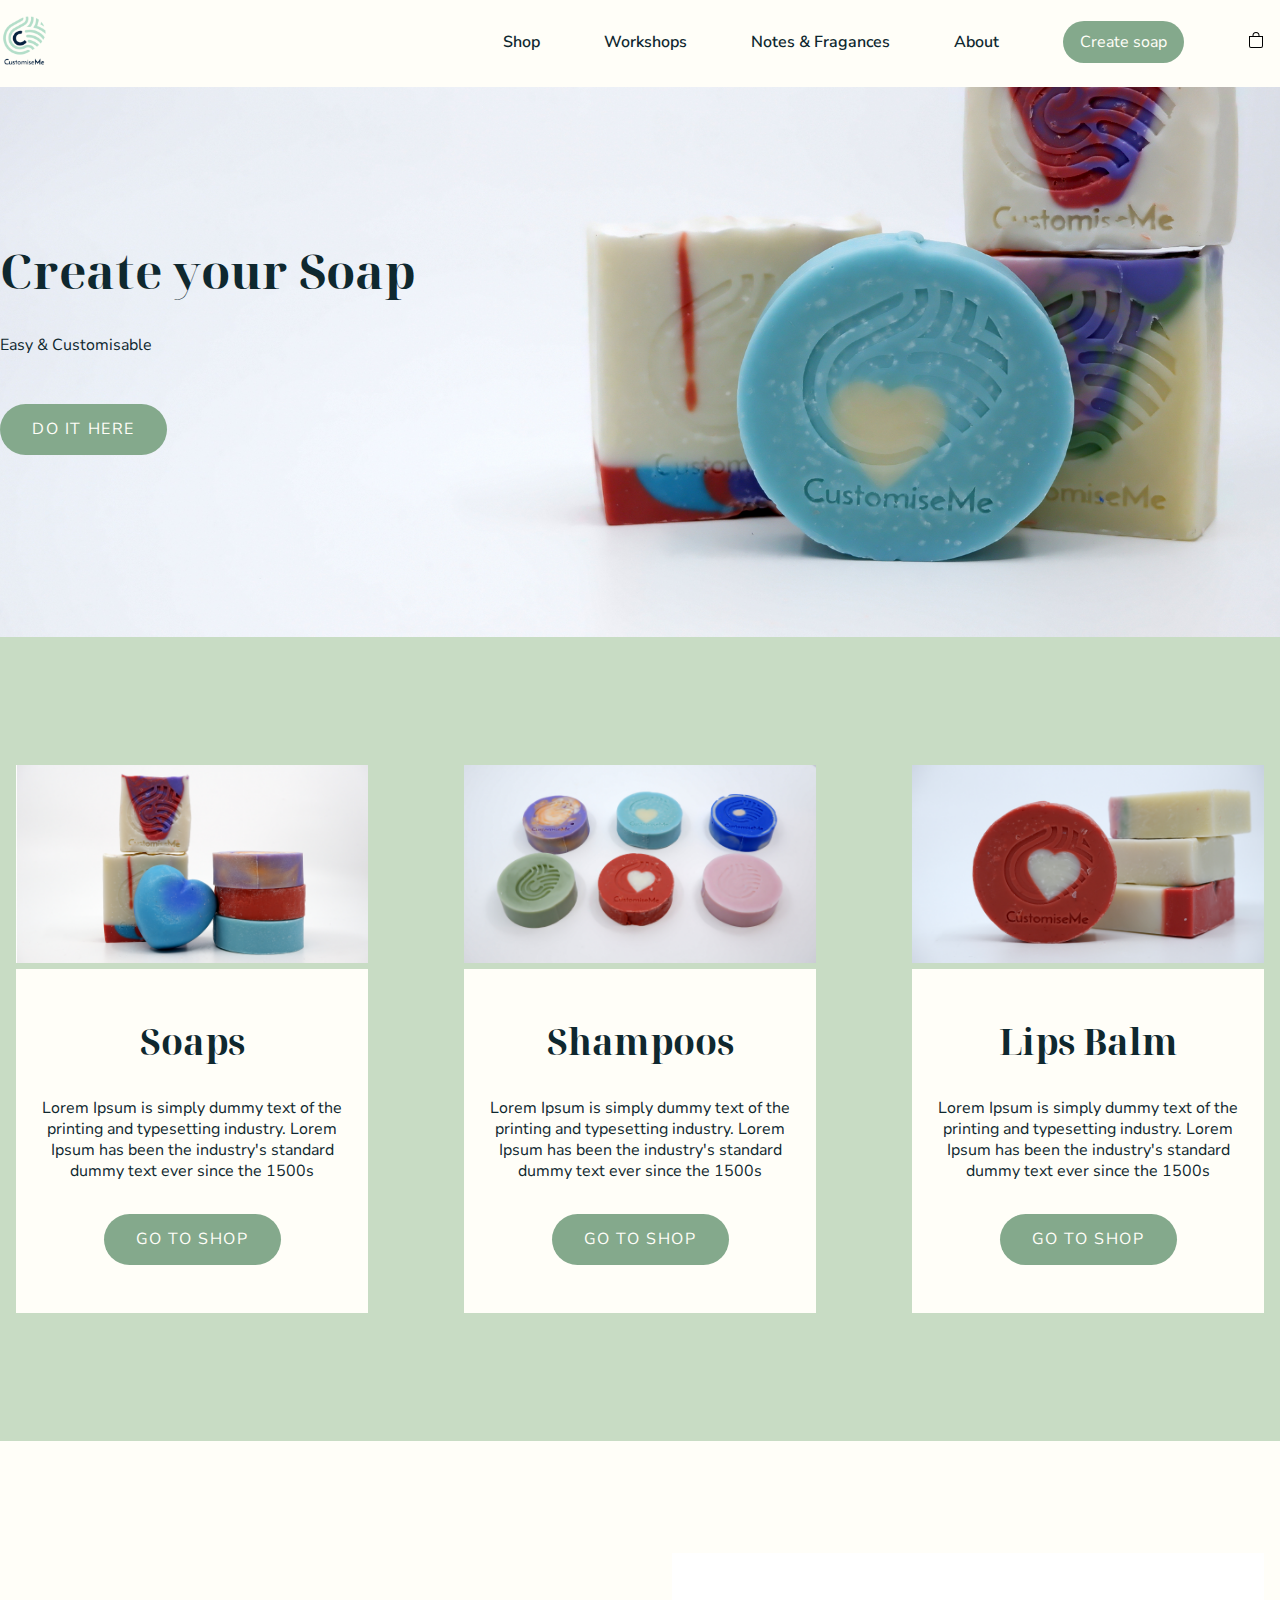
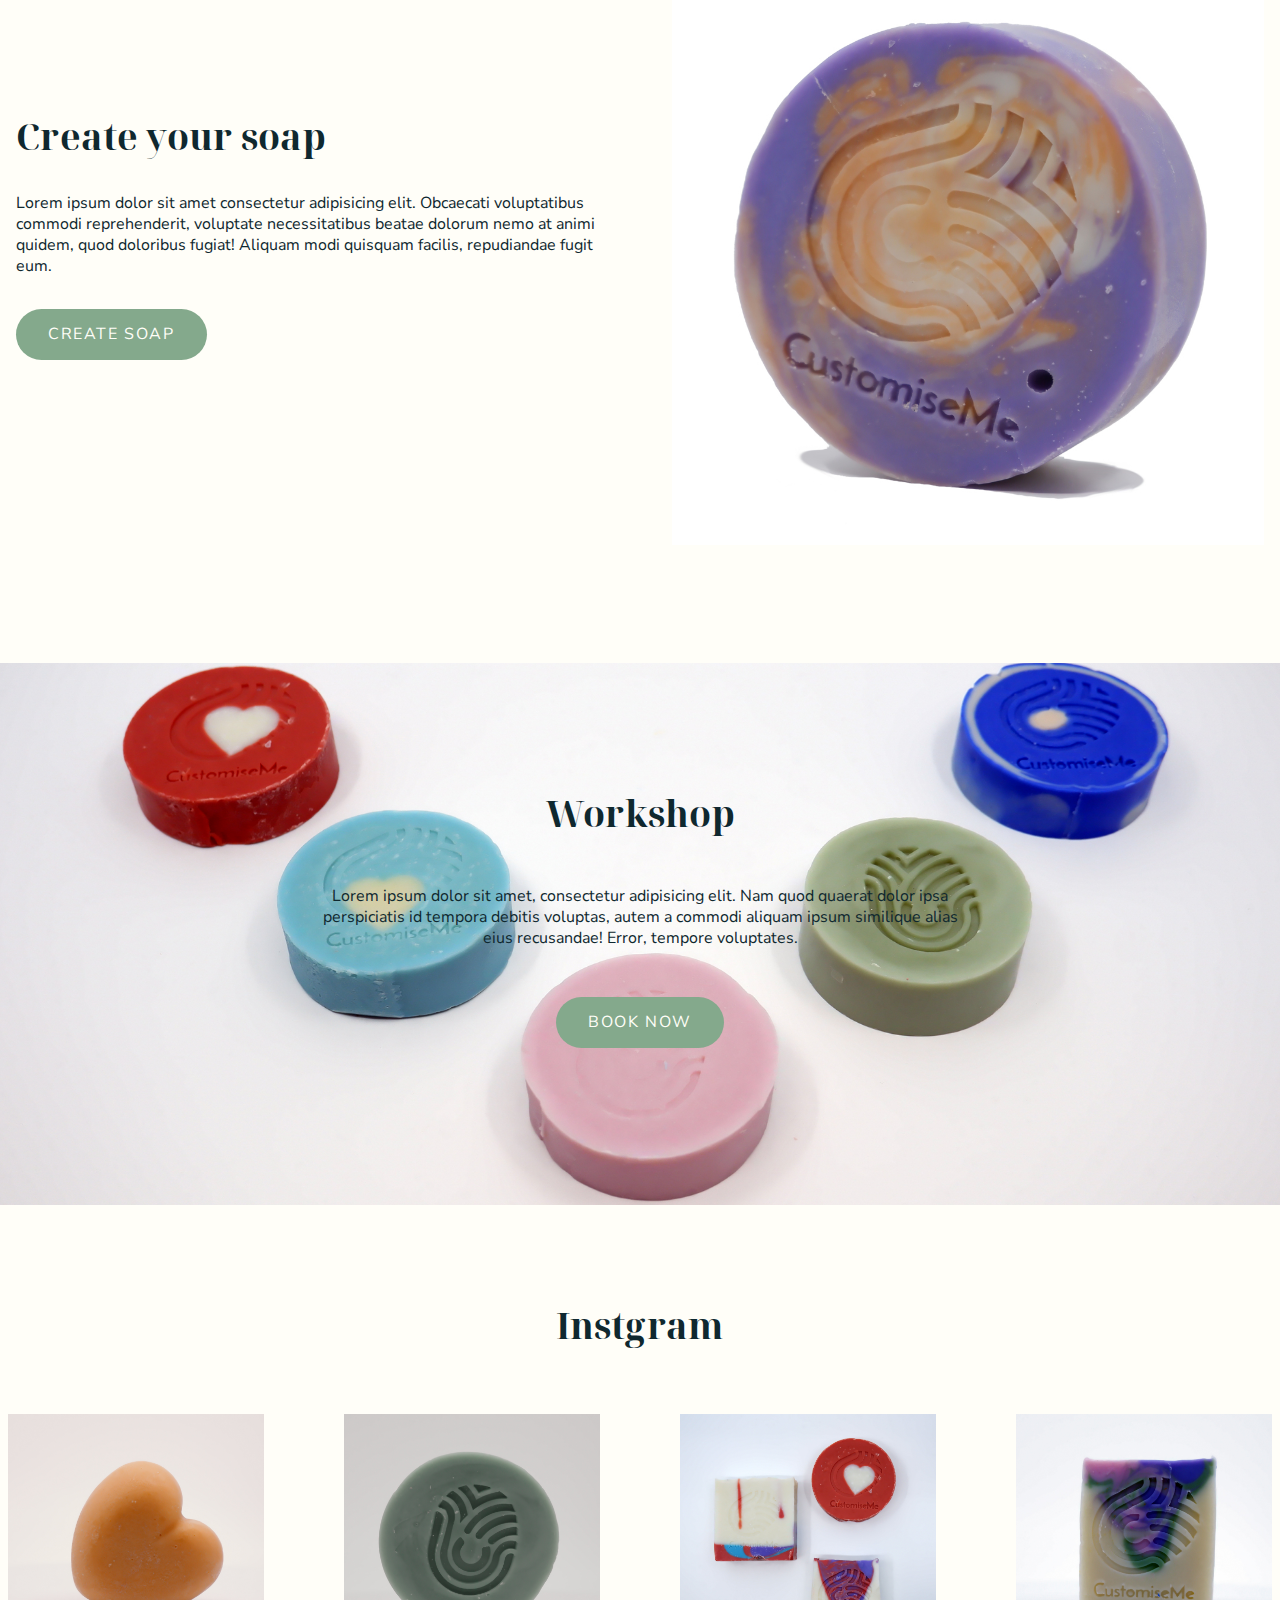
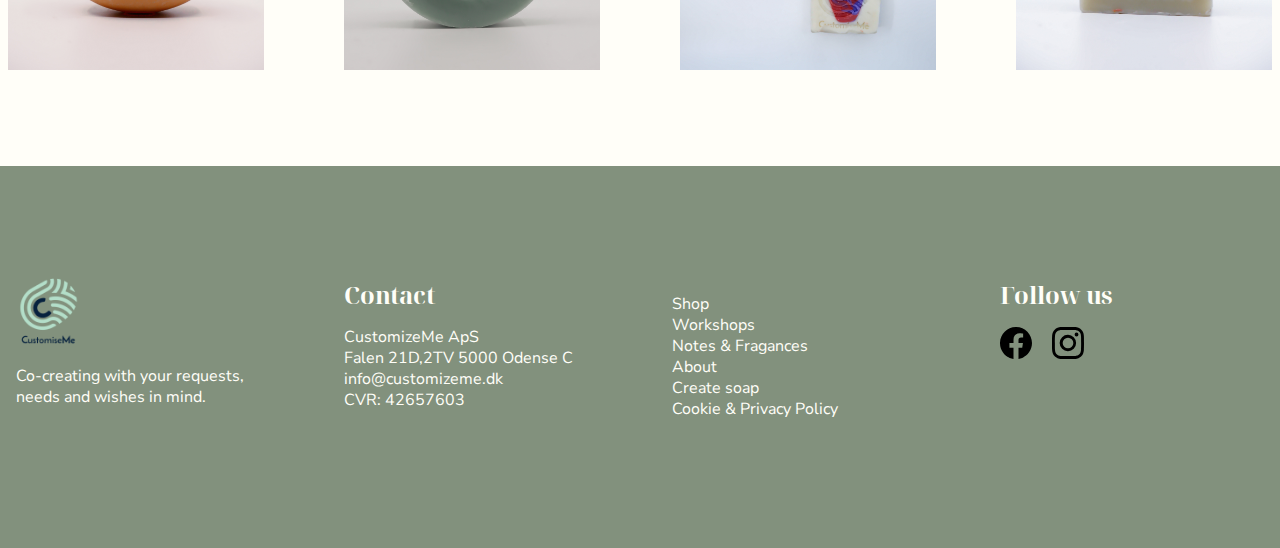
==== commit 4dd69dd5: "Html-Css-Js-And-Images" ====
--- a/index.html
+++ b/index.html
@@ -1,211 +1,238 @@
 <!DOCTYPE html>
 <html lang="en">
-
-<head>
+  <head>
     <meta charset="UTF-8" />
     <meta http-equiv="X-UA-Compatible" content="IE=edge" />
     <meta name="viewport" content="width=device-width, initial-scale=1.0" />
     <title>CustomiseMe</title>
     <link rel="stylesheet" href="css/style.css" />
-</head>
-
-<body class="wrapper">
+  </head>
+
+  <body class="wrapper">
     <header class="main-container-header header_bg_content">
-        <nav>
-            <div id="logo" class="logo">
-                <a href="index.html"><img src="images/logo.png" alt="Logo" /></a>
-            </div>
-
-
-            <div class="icons-nav">
-
-                <div class="button-nav">
-                    <a class="button-nav" href="create-soap.html">Create Soap</a>
+      <nav>
+        <div id="logo" class="logo">
+          <a href="index.html"><img src="images/logo.png" alt="Logo" /></a>
+        </div>
+
+        <div class="icons-nav">
+          <div class="button-nav">
+            <a class="button-nav" href="create-soap.html">Create Soap</a>
+          </div>
+
+          <div class="cart">
+            <a class="icon">
+              <img src="images/bag.svg" alt="Ivon Menu" />
+            </a>
+          </div>
+
+          <div class="hamburger">
+            <a class="icon" onclick="openmenumobile()">
+              <img src="images/bars-solid.svg" alt="Icon Menu" />
+            </a>
+          </div>
+        </div>
+
+        <ul id="mainmenu">
+          <!--Mobile-->
+          <li><a href="shop.html" class="mainmenu">Shop</a></li>
+          <li><a href="workshops.html" class="mainmenu">Workshops</a></li>
+          <li>
+            <a href="notes-fragances.html" class="mainmenu"
+              >Notes & Fragances</a
+            >
+          </li>
+          <li><a href="about.html" class="mainmenu">About</a></li>
+          <li><a href="create-soap.html" class="mainmenu">Create soap</a></li>
+          <li><a href="cart.html" class="mainmenu">Cart</a></li>
+        </ul>
+
+        <ul id="menu">
+          <!--Desktop-->
+          <li><a href="shop.html" class="menu">Shop</a></li>
+          <li><a href="workshops.html" class="menu">Workshops</a></li>
+          <li>
+            <a href="notes-fragances.html" class="menu">Notes & Fragances</a>
+          </li>
+          <li><a href="about.html" class="menu">About</a></li>
+          <li><a class="button" href="create-soap.html">Create soap</a></li>
+          <li>
+            <a href="cart.html" class="menu">
+              <img src="images/bag.svg" alt="Icon Menu"
+            /></a>
+          </li>
+        </ul>
+      </nav>
+
+      <div class="hero">
+        <div class="container hero-text">
+          <h1>Create your Soap</h1>
+          <p>Easy & Customisable</p>
+          <a href="create-soap.html" class="links mtb-large">Do it here</a>
+        </div>
+      </div>
+
+      <!-- <div id="overlay" class="w100"></div> -->
+    </header>
+
+    <main>
+      <section id="products">
+        <div class="container">
+          <div class="products">
+            <div class="product">
+              <a href="shop.html" class="pro-home">
+                <img src="images/soaps.jpg" alt="" />
+                <div class="card">
+                  <h2>Soaps</h2>
+                  <p>
+                    Lorem Ipsum is simply dummy text of the printing and
+                    typesetting industry. Lorem Ipsum has been the industry's
+                    standard dummy text ever since the 1500s
+                  </p>
+                  <div class="links m-2-auto">Go to shop</div>
                 </div>
-
-                <div class="cart">
-                    <a class="icon">
-                        <img src="images/bag.svg" alt="Ivon Menu" />
-                    </a>
+              </a>
+            </div>
+            <div class="product">
+              <a href="shop.html" class="pro-home">
+                <img src="images/shampoos.jpg" alt="" />
+                <div class="card">
+                  <h2>Shampoos</h2>
+                  <p>
+                    Lorem Ipsum is simply dummy text of the printing and
+                    typesetting industry. Lorem Ipsum has been the industry's
+                    standard dummy text ever since the 1500s
+                  </p>
+                  <div class="links m-2-auto">Go to shop</div>
                 </div>
-
-                <div class="hamburger">
-                    <a class="icon" onclick="openmenumobile()">
-                        <img src="images/bars-solid.svg" alt="Icon Menu" />
-                    </a>
+              </a>
+            </div>
+            <div class="product">
+              <a href="shop.html" class="pro-home">
+                <img src="images/lips.jpg" alt="" />
+                <div class="card">
+                  <h2>Lips Balm</h2>
+                  <p>
+                    Lorem Ipsum is simply dummy text of the printing and
+                    typesetting industry. Lorem Ipsum has been the industry's
+                    standard dummy text ever since the 1500s
+                  </p>
+                  <div class="links m-2-auto">Go to shop</div>
                 </div>
-            </div>
-
-            <ul id="mainmenu"><!--Mobile-->
-                <li><a href="shop.html" class="mainmenu">Shop</a></li>
-                <li><a href="workshops.html" class="mainmenu">Workshops</a></li>
-                <li><a href="notes-fragances.html" class="mainmenu">Notes & Fragances</a></li>
-                <li><a href="about.html" class="mainmenu">About</a></li>
-                <li><a href="create-soap.html" class="mainmenu">Create soap</a></li>
-                <li><a href="cart.html" class="mainmenu">Cart</a>
-                </li>
+              </a>
+            </div>
+          </div>
+        </div>
+        <!--End Conatainer-->
+      </section>
+
+      <section id="create-soap-home">
+        <div class="container">
+          <div class="create-soap-home">
+            <div class="create-soap-home-text">
+              <h2>Create your soap</h2>
+              <p>
+                Lorem ipsum dolor sit amet consectetur adipisicing elit.
+                Obcaecati voluptatibus commodi reprehenderit, voluptate
+                necessitatibus beatae dolorum nemo at animi quidem, quod
+                doloribus fugiat! Aliquam modi quisquam facilis, repudiandae
+                fugit eum.
+              </p>
+              <div href="create-soap.html" class="links m-large">
+                Create soap
+              </div>
+            </div>
+            <div class="create-soap-home-img">
+              <img src="images/create-soap.jpg" alt="Soap" />
+            </div>
+          </div>
+        </div>
+        <!--Container ends-->
+      </section>
+
+      <section id="workshops">
+        <div class="container">
+          <div class="workshops">
+            <h2>Workshop</h2>
+            <p>
+              Lorem ipsum dolor sit amet, consectetur adipisicing elit. Nam quod
+              quaerat dolor ipsa perspiciatis id tempora debitis voluptas, autem
+              a commodi aliquam ipsum similique alias eius recusandae! Error,
+              tempore voluptates.
+            </p>
+            <a href="workshops.html" class="links m-large">Book now</button></a>
+          </div>
+        </div>
+        <!--Container ends-->
+      </section>
+
+      <section id="instagram">
+        <div class="container">
+          <div class="insta-social">
+            <h2>Instgram</h2>
+            <div class="insta-social-images">
+              <img src="images/insta-1.jpg" alt="" />
+              <img src="images/insta-2.jpg" alt="" />
+              <img src="images/insta-3.jpg" alt="" />
+              <img src="images/insta-4.jpg" alt="" />
+            </div>
+          </div>
+        </div>
+        <!--Container ends-->
+      </section>
+    </main>
+
+    <footer>
+      <div class="container">
+        <div class="footer">
+          <div class="logo">
+            <!-- <h3>Logo</h3> -->
+            <img src="images/logo.png" alt="Logo" />
+            <p>Co-creating with your requests, needs and wishes in mind.</p>
+          </div>
+
+          <div class="contact">
+            <h3>Contact</h3>
+            <ul>
+              <li>CustomizeMe ApS</li>
+              <li>Falen 21D,2TV 5000 Odense C</li>
+              <li>info@customizeme.dk</li>
+              <li>CVR: 42657603</li>
             </ul>
-
-            <ul id="menu"><!--Desktop-->
-                <li><a href="shop.html" class="menu">Shop</a></li>
-                <li><a href="workshops.html" class="menu">Workshops</a></li>
-                <li><a href="notes-fragances.html" class="menu">Notes & Fragances</a></li>
-                <li><a href="about.html" class="menu">About</a></li>
-                <li><a class="button" href="create-soap.html">Create soap</a></li>
-                <li>
-                    <a href="cart.html" class="menu">
-                        <img src="images/bag.svg" alt="Icon Menu" /></a>
-                </li>
-            </ul>
-        </nav>
-
-        <div class="hero">
-            <div class="container hero-text">
-                <h1>Headline</h1>
-                <p>Lorem Ipsum is simply dummy text of the printing and typesetting industry.</p>
-                <button type="button">Create soap</button>
-            </div>
-
-        </div>
-        </div>
-
-        <!-- <div id="overlay" class="w100"></div> -->
-    </header>
-
-    <main>
-        
-
-        <section id="products">
-            <div class="container">
-                <div class="products">
-                    <div class="product">
-                        <a href="shop.html" class="pro-home">
-                            <img src="images/soap.png" alt="">
-                            <div class="card">
-                                <h2>Soaps</h2>
-                                <p>Lorem Ipsum is simply dummy text of the printing and typesetting industry. Lorem Ipsum has been the industry's standard dummy text ever since the 1500s</p>
-                                <button type="button">Go to shop</button>
-                            </div>
-                        </a>
-                    </div>
-                    <div class="product">
-                        <a href="shop.html" class="pro-home">
-                            <img src="images/soap.png" alt="">
-                            <div class="card">
-                                <h2>Shampoos</h2>
-                                <p>Lorem Ipsum is simply dummy text of the printing and typesetting industry. Lorem Ipsum has been the industry's standard dummy text ever since the 1500s</p>
-                                <button type="button">Go to shop</button>
-                            </div>
-                        </a>
-                    </div>
-                    <div class="product">
-                        <a href="shop.html" class="pro-home">
-                            <img src="images/soap.png" alt="">
-                            <div class="card">
-                                <h2>Lips Balm</h2>
-                                <p>Lorem Ipsum is simply dummy text of the printing and typesetting industry. Lorem Ipsum has been the industry's standard dummy text ever since the 1500s</p>
-                                <button type="button">Go to shop</button>
-                            </div>
-                        </a>
-                    </div>
-                </div>
-            </div> <!--End Conatainer-->
-        </section>
-
-        <section id="create-soap-home">
-            <div class="container">
-                <div class="create-soap-home">
-                    <div class="create-soap-home-text">
-                        <h2>Create your soap</h2>
-                        <p>Lorem ipsum dolor sit amet consectetur adipisicing elit. Obcaecati voluptatibus commodi reprehenderit, voluptate necessitatibus beatae dolorum nemo at animi quidem, quod doloribus fugiat! Aliquam modi quisquam facilis, repudiandae fugit eum.
-                        </p>
-                        <a href="create-soap.html">
-                            <button type="button">Create soap</button>
-                        </a>
-                    </div>
-                    <div class="create-soap-home-img">
-                        <img src="images/soap.png" alt="Soap">
-                    </div>
-                </div>
-            </div><!--Container ends-->
-        </section>
-
-
-        <section id="workshops">
-            <div class="container">
-                <div class="workshops">
-                    <h2>Workshop</h2>
-                    <p>Lorem ipsum dolor sit amet, consectetur adipisicing elit. Nam quod quaerat dolor ipsa perspiciatis id tempora debitis voluptas, autem a commodi aliquam ipsum similique alias eius recusandae! Error, tempore voluptates.
-                    </p>
-                    <a href="workshops.html"><button type="button" href="">Book now</button></a>
-                </div>
-            </div><!--Container ends-->
-        </section>
-
-
-        <section id="instagram">
-            <div class="container">
-                <div class="insta-social">
-                    <h2>Instgram</h2>
-                    <div class="insta-social-images">
-                        <img src="images/soap.png" alt="">
-                        <img src="images/soap.png" alt="">
-                        <img src="images/soap.png" alt="">
-                        <img src="images/soap.png" alt="">
-                    </div>
-                </div>
-            </div><!--Container ends-->
-        </section>
-
-
-    </main>
-    
-    <footer>
-        <div class="container">
-            <div class="footer">
-
-                
-                <div class="logo">
-                    <!-- <h3>Logo</h3> -->
-                    <img src="images/logo.png" alt="Logo">
-                    <p>Co-creating with your requests, needs and wishes in mind.</p>
-                </div>
-
-
-                <div class="contact">
-                    <h3>Contact</h3>
-                    <ul>
-                        <li>CustomizeMe ApS</li>
-                        <li>Falen 21D,2TV 5000 Odense C</li>
-                        <li>info@customizeme.dk</li>
-                        <li>CVR: 42657603</li>
-                    </ul>
-                </div>
-
-                <ul class="footer-menu"><!--Mobile-->
-                    <li><a href="shop.html" class="footer-menu">Shop</a></li>
-                    <li><a href="workshops.html" class="footer-menu">Workshops</a></li>
-                    <li><a href="notes_fragances.html" class="footer-menu">Notes & Fragances</a></li>
-                    <li><a href="about.html" class="footer-menu">About</a></li>
-                    <li><a href="create-soap.html" class="footer-menu">Create soap</a></li>
-                    <li><a href="cookies-privacy-policy.html" class="footer-menu">Cookie & Privacy Policy</a>
-                    </li>
-                </ul>
-
-
-                <div class="social">
-                    <h3>Follow us</h3>
-                <div>
-                    <img src="images/facebook.svg" alt="">
-                    <img src="images/instagram.svg" alt="">
-                </div>
-                </div>
-        
-        </div><!-- ".footer" ends-->
-    </div> <!--Container ends-->
-    
-</footer>
+          </div>
+
+          <ul class="footer-menu">
+            <!--Mobile-->
+            <li><a href="shop.html" class="footer-menu">Shop</a></li>
+            <li><a href="workshops.html" class="footer-menu">Workshops</a></li>
+            <li>
+              <a href="notes_fragances.html" class="footer-menu"
+                >Notes & Fragances</a
+              >
+            </li>
+            <li><a href="about.html" class="footer-menu">About</a></li>
+            <li>
+              <a href="create-soap.html" class="footer-menu">Create soap</a>
+            </li>
+            <li>
+              <a href="cookies-privacy-policy.html" class="footer-menu"
+                >Cookie & Privacy Policy</a
+              >
+            </li>
+          </ul>
+
+          <div class="social">
+            <h3>Follow us</h3>
+            <div>
+              <img src="images/facebook.svg" alt="" />
+              <img src="images/instagram.svg" alt="" />
+            </div>
+          </div>
+        </div>
+        <!-- ".footer" ends-->
+      </div>
+      <!--Container ends-->
+    </footer>
     <script src="js/functions.js"></script>
-</body>
-
-</html>+  </body>
+</html>
--- a/css/style.css
+++ b/css/style.css
@@ -133,7 +133,7 @@
 }
 
 .cart {
-  padding: var(--p);
+  padding: var(--pl);
   width: 16px;
   cursor: pointer;
 }
@@ -208,15 +208,18 @@
   font-weight: 600;
 }
 
+.hero,
+.calming {
+  height: 400px;
+}
+
 .hero {
-  grid-column: 1 / -1;
-  grid-row: 2 / 3;
   background-color: var(--middle_green);
   width: 100%;
-  height: auto;
+  /* height: auto; */
   display: flex;
   flex-flow: row;
-  background-image: url(images/bg.png);
+  background-image: url("../images/create-soap-home.jpg");
   background-repeat: no-repeat;
   background-position: bottom;
   background-size: cover;
@@ -234,6 +237,39 @@
   /* height: fit-content; */
   /* justify-content: baseline; */
   align-content: center;
+}
+
+.calming {
+  background-color: var(--middle_green);
+  width: 100%;
+  /* height: auto; */
+  display: flex;
+  flex-flow: row;
+  background-image: url("../images/calming.jpg");
+  background-repeat: no-repeat;
+  background-position: center;
+  background-size: cover;
+  justify-content: flex-start;
+  align-items: center;
+  text-align: left;
+}
+
+.calming-text {
+  display: flex;
+  flex-flow: column;
+  width: 50%;
+  padding: var(--p);
+  margin: var(--m);
+  /* height: fit-content; */
+  justify-content: center;
+  align-content: center;
+  text-align: center;
+}
+
+.center-text {
+  width: 100%;
+  text-align: center;
+  padding: var(--p);
 }
 
 button {
@@ -248,6 +284,36 @@
   letter-spacing: 0.1rem;
   border-radius: var(--border-radius-100);
   cursor: pointer;
+  margin: var(--mtb-large);
+}
+
+.links {
+  width: fit-content;
+  background-color: var(--dark-green);
+  border: none;
+  color: var(--white);
+  padding: 15px 32px;
+  text-align: center;
+  text-decoration: none;
+  text-transform: uppercase;
+  letter-spacing: 0.1rem;
+  border-radius: var(--border-radius-100);
+  cursor: pointer;
+}
+
+.m-auto {
+  margin: 0 auto;
+}
+
+.m-2-auto {
+  margin: 2rem auto;
+}
+
+.m-large {
+  margin: var(--mtb-large);
+}
+
+.mtb-large {
   margin: var(--mtb-large);
 }
 
@@ -375,7 +441,7 @@
 /******************   Workshops Home   **************************/
 
 #workshops {
-  background-image: url(images/soap.png);
+  background-image: url("../images/workshops.jpg");
   background-position: center;
   background-repeat: no-repeat;
   background-size: cover;
@@ -432,10 +498,26 @@
   margin: 0 auto;
 }
 
-/******************  Mobile CReate Soap - Custom Form ***************************/
+/******************  Mobile Create Soap - Custom Form ***************************/
 
 #form-mobile {
   display: flex;
+}
+
+#select {
+  border: none;
+  border-radius: var(--border-radius);
+  padding: var(--p);
+  background-color: var(--green);
+  font-weight: bold;
+}
+
+#select option {
+  padding: var(--p);
+}
+
+label {
+  box-shadow: none;
 }
 
 .head-main {
@@ -449,11 +531,14 @@
 
 .shipping,
 .filter {
-  width: 25%;
+  width: 100%;
 }
 
 .heading {
-  width: 50%;
+  width: 100%;
+  display: flex;
+  flex-flow: column;
+  gap: 1rem;
 }
 
 .form-create-soap-mobile {
@@ -471,19 +556,23 @@
   list-style: none;
   cursor: pointer;
   padding: var(--ps);
+  /* border: 1px solid var(--dark-green); */
+  /* border-width: thin; */
   /* margin: var(--mlr); */
 }
 
 .ingredients {
   padding: var(--plr);
+  margin: var(--mtb-large);
 }
 
 .exp-sel,
 .oil-selected {
-  background-color: var(--dark-green);
-  color: var(--white);
+  background-color: var(--green);
+  border-radius: var(--border-radius);
+  color: var(--black);
   padding: var(--ps);
-  border-radius: var(--border-radius);
+  font-weight: bold;
 }
 
 .oil-selected {
@@ -498,7 +587,8 @@
 }
 
 .form-create-soap-mobile ul li img {
-  width: 1rem;
+  /* width: 1rem; */
+  width: 100%;
 }
 
 .form-create-soap-mobile img {
@@ -537,19 +627,33 @@
 
 .icon-item,
 .icon-text {
-  padding: var(--p);
-  width: 28px;
-  text-align: center;
-  display: flex;
-  align-items: center;
-  justify-content: center;
+  padding: var(--ps);
+  width: 36px;
+  text-align: center;
+  display: flex;
+  align-items: center;
+  justify-content: center;
+  background-size: cover;
 }
 
 .icon-item {
-  background-color: var(--dark-green);
   color: var(--white);
   border-radius: var(--border-radius);
-  height: 28px;
+  height: 36px;
+}
+
+.rosemary {
+  background-image: url("../images/rosemary.jpg");
+}
+
+.cinnamon {
+  background-image: url("../images/cinnamon.jpg");
+}
+.ginger {
+  background-image: url("../images/ginger.jpg");
+}
+.jasmine {
+  background-image: url("../images/jasmine.jpg");
 }
 
 .icon-text {
@@ -558,15 +662,32 @@
 }
 
 .list-items .arrows {
+  width: 1rem;
+  /* height: 1rem; */
   margin-bottom: 3rem;
+  background-color: var(--green);
+  border-radius: var(--border-radius);
+  padding: var(--ps);
+  cursor: pointer;
 }
 
 .color-shape {
   display: inline-flex;
   width: 100%;
   flex-flow: row;
-  justify-content: center;
-}
+  justify-content: space-around;
+}
+
+.list-color-shape .color-img {
+  background-color: #695192;
+}
+
+/* .list-color-shape .shape-img {
+  background-image: url("../images/circle.svg");
+  background-repeat: no-repeat;
+  background-position: center;
+  background-size: 100%;
+} */
 
 .list-color-shape {
   display: flex;
@@ -574,8 +695,23 @@
   justify-content: center;
   align-items: center;
   width: auto;
-  gap: 1rem;
+  gap: 0.5rem;
   padding: 0;
+}
+
+.list-color-shape .arrows {
+  width: 1rem;
+  /* height: 1rem; */
+  /* margin-bottom: 3rem; */
+  background-color: var(--green);
+  border-radius: var(--border-radius);
+  padding: var(--ps);
+  cursor: pointer;
+}
+
+.item {
+  display: flex;
+  flex-flow: column;
 }
 
 .items-title {
@@ -594,6 +730,12 @@
   flex-flow: column;
   margin: var(--mtb-large);
   width: 100%;
+}
+
+.container-cost {
+  display: flex;
+  width: 90%;
+  padding: var(--plr);
 }
 
 .rows-cost {
@@ -618,6 +760,7 @@
   border: 1px solid var(--black);
   border-radius: var(--border-radius-100);
   padding: var(--ps);
+  cursor: pointer;
 }
 
 .field {
@@ -628,17 +771,17 @@
   padding: var(--plr);
 }
 
-.align-right {
-  display: flex;
-  flex-flow: row;
-  width: 100%;
-  align-items: end !important;
+.container-add-to-cart {
+  width: 100%;
+  display: flex;
+  justify-content: center;
 }
 
 .add-to-cart {
   padding: var(--p-large);
   /* font-size: medium; */
-  margin: var(--mt);
+  /* margin: var(--mt); */
+  /* width: 100%; */
 }
 
 #form-mobile {
@@ -648,6 +791,90 @@
 #form-desktop {
   display: none;
 }
+
+/************** Desktop Form Select Color, Shape, Note  ****************************/
+
+/* Hide the browser's default checkbox */
+.label-color input,
+.label-shape input,
+.label-note input {
+  position: absolute;
+  opacity: 0;
+  cursor: pointer;
+  height: 0;
+  width: 0;
+}
+/* Create a custom checkbox */
+.label-color .purple {
+  background-color: #695192;
+  cursor: pointer;
+  opacity: 1;
+}
+/* On mouse-over, add a inner shadow */
+.label-color:hover input ~ .purple {
+  /* background-color: #ccc; */
+  box-shadow: inset 0 0 10px rgba(0, 0, 0, 0.35);
+}
+/* When the checkbox is checked, add a blue background */
+.label-color input:checked ~ .purple {
+  background-color: #695192;
+}
+/* Create the checkmark/indicator (hidden when not checked) */
+.purple:after,
+.circle:after,
+.note:after {
+  content: "";
+  display: none;
+}
+/* Show the checkmark when checked */
+.label-color input:checked ~ .purple:after,
+.label-shape input:checked ~ .circle:after,
+.label-note input:checked ~ .note:after {
+  display: block;
+}
+/* Style the checkmark/indicator */
+.label-color .purple:after,
+.label-shape .circle:after,
+.label-note .note:after {
+  width: 5px;
+  height: 10px;
+  border: solid var(--green);
+  border-width: 0 3px 3px 0;
+  -webkit-transform: rotate(45deg);
+  -ms-transform: rotate(45deg);
+  transform: rotate(45deg);
+  position: absolute;
+  z-index: 1;
+}
+
+/******************  Desktop Form Select Shape ************************************/
+
+/* Create a custom checkbox */
+.label-shape .circle,
+.label-note .note {
+  /* background-color: #695192; */
+  cursor: pointer;
+  opacity: 1;
+}
+
+/* On mouse-over, add a inner shadow */
+.label-shape:hover input ~ .circle {
+  /* background-color: #ccc; */
+  box-shadow: inset 0 0 10px rgba(0, 0, 0, 0.35);
+}
+
+/**************  Form Select Note  ****************************/
+
+/* On mouse-over, add a inner shadow */
+.label-note:hover input ~ .note {
+  box-shadow: inset 0px 0px 0px 1px var(--beige);
+}
+/* When the checkbox is checked, add a blue background */
+.label-note input:checked ~ .note {
+  box-shadow: inset 0px 0px 0px 2px var(--green);
+}
+
+/******************************************************/
 
 /***********  Mobile Product.html page **********************/
 
@@ -715,14 +942,38 @@
 }
 
 .icons-sustainability .icon img {
-  width: 4rem;
+  /* width: 4rem; */
   max-width: 100%;
-  border-radius: 100%;
-  border: 2px solid var(--black);
+  /* border-radius: 100%; */
+  /* border: 2px solid var(--black); */
+  display: inline-flex;
+  height: 4rem;
+  padding: var(--p);
+}
+
+/******************** Mobile Shop  *************************************/
+.buttons-type-products {
+  display: flex;
+  flex-flow: column;
+  justify-content: center;
+  text-align: center;
+  gap: 2rem;
+  /* width: 100%; */
+}
+
+.shampoo-lips {
+  width: fit-content;
   background-color: var(--white);
-}
-
-/******************** Mobile Shop  *************************************/
+  border: 1px solid var(--dark-green);
+  color: var(--dark-green);
+  padding: 15px 32px;
+  /* text-align: center; */
+  /* text-decoration: none; */
+  text-transform: uppercase;
+  /* letter-spacing: 0.1rem; */
+  border-radius: var(--border-radius-100);
+  cursor: pointer;
+}
 
 #shop-grid {
   display: grid;
@@ -749,7 +1000,7 @@
 /********************  Mobile Notes & Fragances *******************************/
 
 #experiences {
-  width: 100%;
+  /* width: 100%; */
   display: flex;
   flex-flow: column;
 }
@@ -760,20 +1011,87 @@
   justify-content: flex-start;
   align-items: center;
   gap: 0;
+  flex-flow: column;
+}
+
+.col-reverse {
+  flex-direction: column-reverse;
 }
 
 .experience-img img {
-  width: 50%;
+  width: 100%;
 }
 
 .experience-text {
-  padding: 4rem;
+  padding: var(--p);
+  display: flex;
+  flex-flow: column;
+}
+
+a.experience-oil:link,
+a.experience-oil:visited,
+a.experience-oil:active,
+a.experience-oil:active {
+  width: fit-content;
+  background-color: var(--white);
+  border: 1px solid var(--black);
+  color: var(--black);
+  padding: 15px 32px;
+  border-radius: var(--border-radius-100);
+  text-decoration: none;
+  margin: var(--mtb-large);
 }
 
 .experience-img,
 .experience-text {
-  width: 50%;
+  /* width: 80%; */
   margin: var(--xxl);
+}
+
+/***************  Mobile - Calming page *******************/
+
+#essential-oils {
+  background-color: var(--white);
+}
+
+.oils {
+  width: 80%;
+  display: flex;
+  justify-content: center;
+  align-items: center;
+  flex-direction: column;
+  gap: 4rem;
+}
+
+a.pro-home:link,
+a.pro-home:visited,
+a.pro-home:active,
+a.pro-home:hover {
+  color: var(--black);
+  text-decoration: none;
+}
+
+.oils .oil {
+  /* width: 70%; */
+  display: flex;
+  flex-direction: column;
+  padding: var(--p);
+  align-items: center;
+  text-align: center;
+}
+
+.card {
+  background-color: var(--white);
+  padding: var(--p);
+}
+
+.oils .oil h2 {
+  margin: var(--mtb-large);
+  color: var(--black);
+}
+
+.oils .oil img {
+  max-width: 100%;
 }
 
 /********************  Mobile Footer **************************************/
@@ -863,6 +1181,31 @@
 /* Extra large devices (large laptops and desktops, 1200px and up) */
 
 @media only screen and (min-width: 1200px) {
+  .experience {
+    display: flex;
+    /* flex-flow: row; */
+    justify-content: flex-start;
+    align-items: center;
+    gap: 0;
+    flex-flow: row;
+  }
+
+  .col-reverse {
+    flex-direction: row;
+  }
+
+  .experience-img,
+  .experience-text {
+    width: 50%;
+    margin: var(--xxl);
+  }
+
+  .experience-text {
+    padding: 4rem;
+    display: flex;
+    flex-flow: column;
+  }
+
   .hamburger {
     display: none;
   }
@@ -915,8 +1258,15 @@
     display: none;
   }
 
-  .hero {
+  .hero,
+  .calming {
     height: 550px;
+  }
+
+  .center-text {
+    width: 50%;
+    text-align: center;
+    /* padding: var(--p); */
   }
 
   button {
@@ -980,6 +1330,12 @@
     width: 50%;
   }
 
+  .container-add-to-cart {
+    width: 100%;
+    display: flex;
+    justify-content: end;
+  }
+
   /************** Desktop Intagram **********************/
 
   .insta-social {
@@ -1008,6 +1364,18 @@
     text-align: center;
   }
 
+  .shipping,
+  .filter {
+    width: 25%;
+  }
+
+  .heading {
+    width: 50%;
+    display: flex;
+    flex-flow: column;
+    gap: 1rem;
+  }
+
   /********************  Mobile Notes & Fragances *******************************/
 
   .experiences {
@@ -1017,8 +1385,24 @@
     align-items: center;
   }
 
-  .experience-img img {
+  .experience-img,
+  .experience-text {
     width: 100%;
+    margin: 0;
+  }
+
+  /**********************  Desktop Calming page *****************************/
+
+  .oils {
+    width: 100%;
+    margin: var(--mtb);
+    display: flex;
+    flex-direction: row;
+    flex-wrap: wrap;
+  }
+
+  .oils .oil {
+    width: 27%;
   }
 
   /******************  Desktop Footer *****************/
@@ -1087,11 +1471,95 @@
   }
 
   .icon-item {
-    background-color: var(--dark-green);
+    height: 48px;
+    background-color: var(--white);
     color: var(--white);
     border-radius: var(--border-radius);
-    height: 48px;
-  }
+  }
+
+  /************** Desktop Form Select Color, Shape, Note  ****************************/
+
+  /* Hide the browser's default checkbox */
+  .label-color input,
+  .label-shape input,
+  .label-note input {
+    position: absolute;
+    opacity: 0;
+    cursor: pointer;
+    height: 0;
+    width: 0;
+  }
+  /* Create a custom checkbox */
+  .label-color .purple {
+    background-color: #695192;
+    cursor: pointer;
+    opacity: 1;
+  }
+  /* On mouse-over, add a inner shadow */
+  .label-color:hover input ~ .purple {
+    /* background-color: #ccc; */
+    box-shadow: inset 0 0 10px rgba(0, 0, 0, 0.35);
+  }
+  /* When the checkbox is checked, add a blue background */
+  .label-color input:checked ~ .purple {
+    background-color: #695192;
+  }
+  /* Create the checkmark/indicator (hidden when not checked) */
+  .purple:after,
+  .circle:after,
+  .note:after {
+    content: "";
+    display: none;
+  }
+  /* Show the checkmark when checked */
+  .label-color input:checked ~ .purple:after,
+  .label-shape input:checked ~ .circle:after,
+  .label-note input:checked ~ .note:after {
+    display: block;
+  }
+  /* Style the checkmark/indicator */
+  .label-color .purple:after,
+  .label-shape .circle:after,
+  .label-note .note:after {
+    width: 5px;
+    height: 10px;
+    border: solid var(--green);
+    border-width: 0 3px 3px 0;
+    -webkit-transform: rotate(45deg);
+    -ms-transform: rotate(45deg);
+    transform: rotate(45deg);
+    position: absolute;
+    z-index: 1;
+  }
+
+  /******************  Desktop Form Select Shape ************************************/
+
+  /* Create a custom checkbox */
+  .label-shape .circle,
+  .label-note .note {
+    /* background-color: #695192; */
+    cursor: pointer;
+    opacity: 1;
+  }
+
+  /* On mouse-over, add a inner shadow */
+  .label-shape:hover input ~ .circle {
+    /* background-color: #ccc; */
+    box-shadow: inset 0 0 10px rgba(0, 0, 0, 0.35);
+  }
+
+  /**************  Form Select Note  ****************************/
+
+  /* On mouse-over, add a inner shadow */
+  .label-note:hover input ~ .note {
+    box-shadow: inset 0px 0px 0px 1px var(--beige);
+  }
+  /* When the checkbox is checked, add a blue background */
+  .label-note input:checked ~ .note {
+    box-shadow: inset 0px 0px 0px 2px var(--green);
+  }
+
+  /******************************************************/
 
   .list-experiences li {
     padding: 0.5rem 1.5rem;
@@ -1127,6 +1595,10 @@
     right: 0;
   }
 
+  .list-color-shape .shape-img {
+    background-size: 65%;
+  }
+
   /***********  Desktop Product.html page > Using Create Soap **********************/
 
   #product {
@@ -1171,7 +1643,25 @@
 
   /***************** Desktop Shop Page ***********************************/
 
-  #product-shop {
+  .buttons-type-products {
+    display: flex;
+    flex-flow: row;
+    gap: 4rem;
+  }
+
+  .shampoo-lips {
+    width: fit-content;
+    background-color: var(--white);
+    border: 1px solid var(--dark-green);
+    color: var(--dark-green);
+    padding: 15px 32px;
+    /* text-align: center; */
+    /* text-decoration: none; */
+    text-transform: uppercase;
+    /* letter-spacing: 0.1rem; */
+    border-radius: var(--border-radius-100);
+    cursor: pointer;
+    /* margin: 0; */
   }
 
   #shop-grid {
